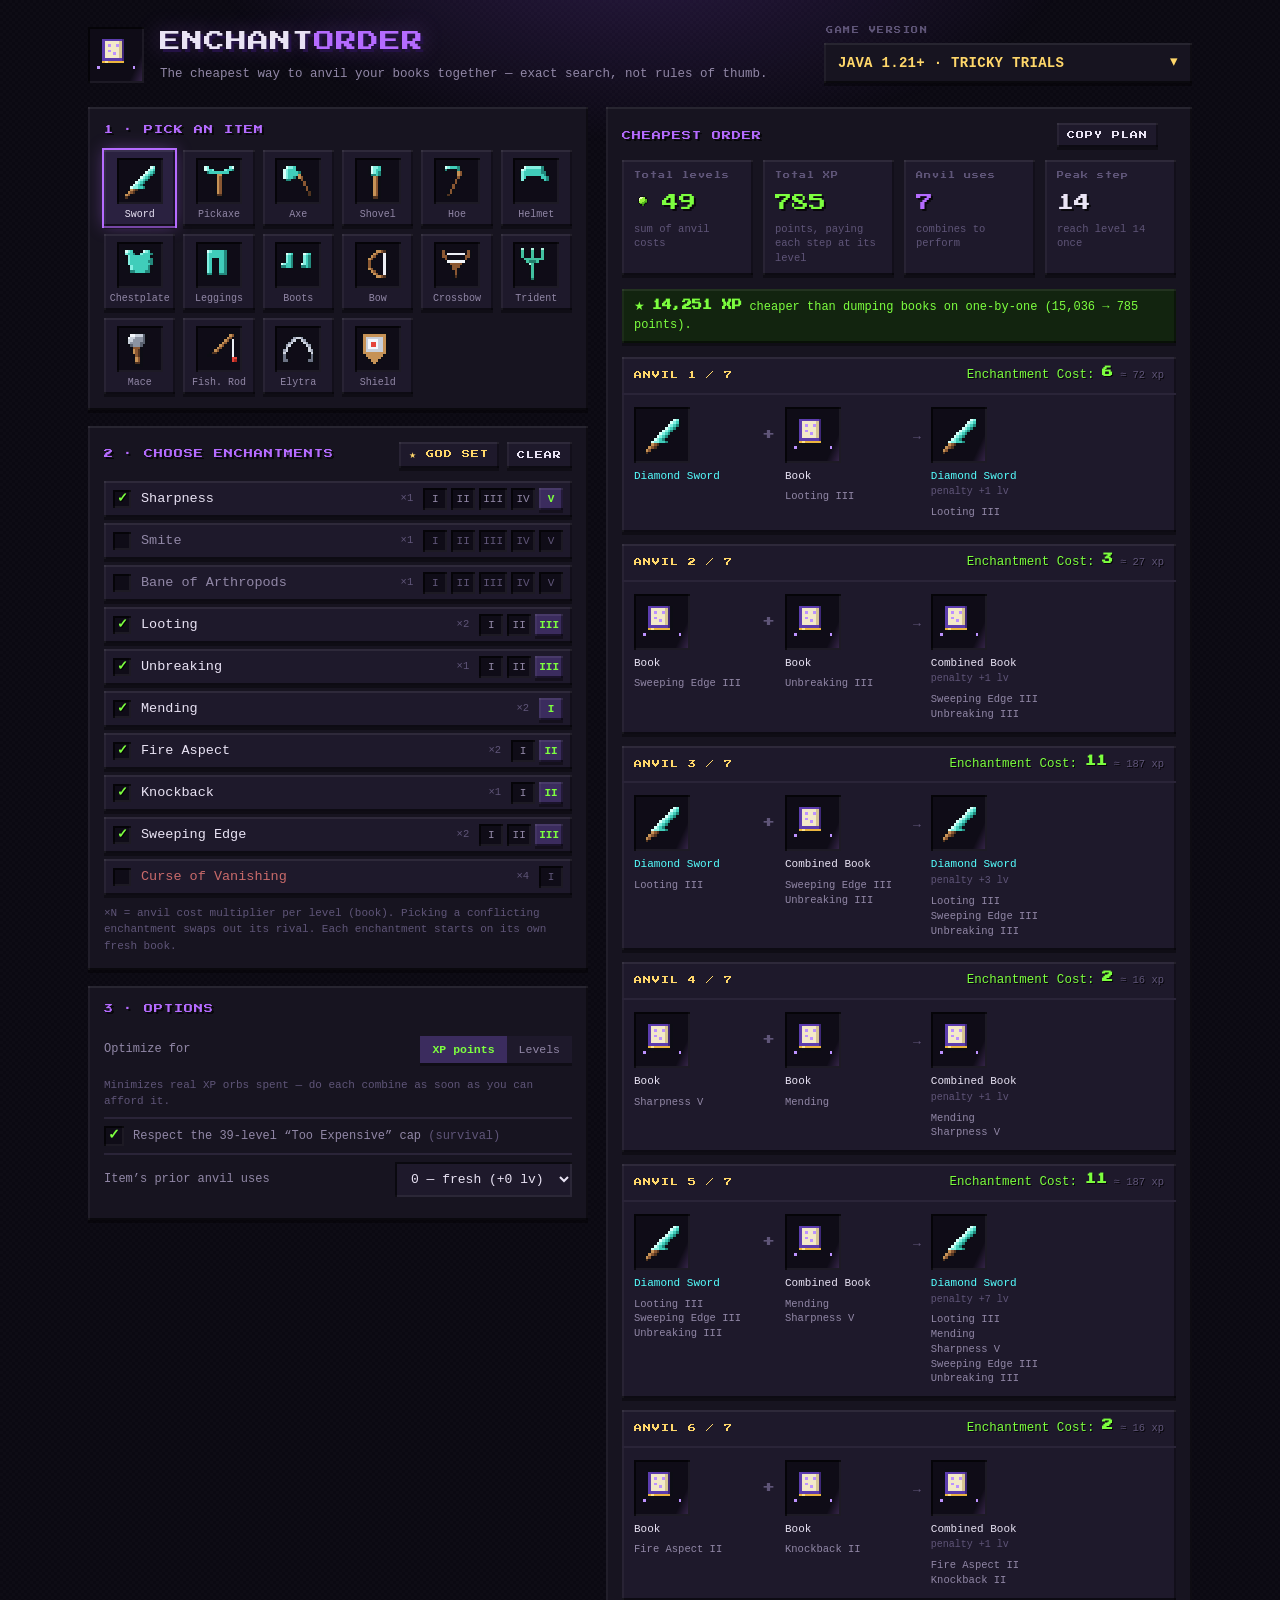
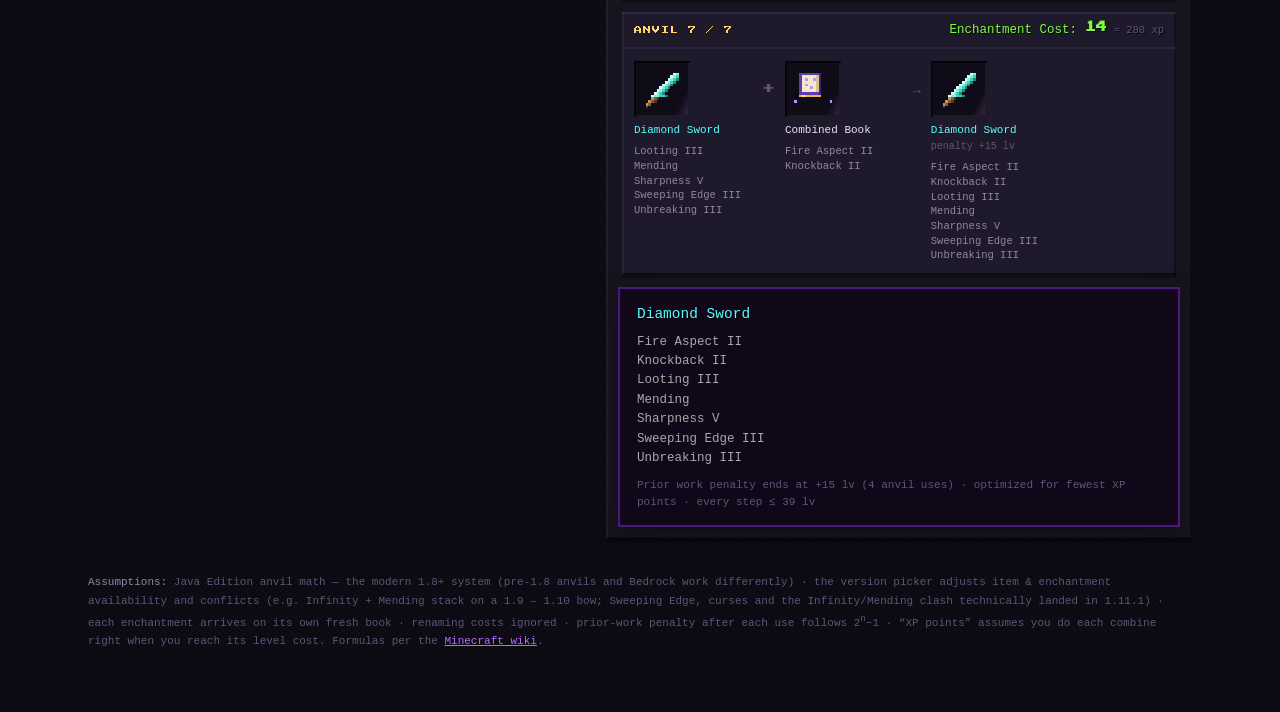
==== index.html @ 8fbfc524 "Redraw item sprites and enlarge version dropdown - Rework all 16 item icons plus the book, orb and a" ====
<!DOCTYPE html>
<html lang="en">
<head>
<meta charset="utf-8">
<meta name="viewport" content="width=device-width, initial-scale=1">
<meta name="description" content="Minecraft anvil calculator — find the cheapest order to combine enchanted books onto your gear (Java 1.8 – 1.21+ mechanics).">
<title>Enchant Order — Minecraft Anvil Calculator</title>
<style>
@font-face{font-family:'Press Start 2P';font-style:normal;font-weight:400;src:url([data-uri]) format('woff2');}
:root{
  color-scheme: dark;
  --void:#0b0912;
  --panel:#171420;
  --panel2:#1e192b;
  --slot:#0f0c17;
  --ink:#e9e3f4;
  --dim:#9187a6;
  --faint:#5f5578;
  --line:#2a2438;
  --glint:#b56bff;
  --glint-deep:#7d4ce0;
  --aqua:#55ffff;
  --xp:#7dff3f;
  --gold:#ffd76a;
  --red:#ff6a6a;
  --px:'Press Start 2P','Courier New',monospace;
  --mono:'Cascadia Mono','Consolas',ui-monospace,Menlo,monospace;
}
*{box-sizing:border-box;margin:0;padding:0}
html{background:var(--void)}
body{
  font-family:var(--mono); font-size:13.5px; line-height:1.5; color:var(--ink);
  background:
    conic-gradient(rgba(255,255,255,.012) 25%, transparent 0 50%, rgba(255,255,255,.012) 0 75%, transparent 0) 0 0/6px 6px,
    var(--void);
  min-height:100vh; overflow-x:hidden;
}
body::before{
  content:""; position:fixed; inset:0; pointer-events:none; z-index:0;
  background:radial-gradient(640px 320px at 50% -80px, rgba(139,79,222,.26), transparent 70%);
}
#runes{position:fixed; inset:0; overflow:hidden; pointer-events:none; z-index:0}
#runes span{
  position:absolute; bottom:-6vh; font-family:var(--mono); color:var(--glint);
  animation:runefloat linear infinite; opacity:0; will-change:transform,opacity;
  text-shadow:0 0 8px rgba(181,107,255,.8);
}
@keyframes runefloat{
  0%{transform:translateY(0) rotate(0deg); opacity:0}
  12%{opacity:var(--o,.13)}
  85%{opacity:var(--o,.13)}
  100%{transform:translateY(-108vh) rotate(var(--r,25deg)); opacity:0}
}
@media (prefers-reduced-motion: reduce){
  #runes{display:none}
  *,*::before,*::after{animation:none !important; transition:none !important}
}
.wrap{position:relative; z-index:1; max-width:1140px; margin:0 auto; padding:26px 18px 60px}

/* ---------- header ---------- */
header{display:flex; align-items:center; gap:16px; margin-bottom:24px; flex-wrap:wrap}
header .hslot{flex:none}
.h-title{font-family:var(--px); font-size:21px; color:var(--ink); letter-spacing:1px;
  text-shadow:3px 3px 0 #241245, 0 0 22px rgba(181,107,255,.35)}
.h-title .accent{color:var(--glint)}
.h-sub{color:var(--dim); font-size:12.5px; margin-top:7px}
.verwrap{margin-left:auto; align-self:flex-start; display:flex; flex-direction:column; gap:6px}
.verwrap .eyebrow{font-family:var(--px); font-size:7px; letter-spacing:1.5px; color:var(--faint);
  padding-left:2px}
.verpick{position:relative}
select.h-chip{font-family:var(--mono); font-size:14px; font-weight:bold; color:var(--gold);
  border:0; cursor:pointer; width:100%;
  padding:12px 40px 12px 14px; background:var(--panel); box-shadow:var(--bev-out);
  -webkit-appearance:none; appearance:none; letter-spacing:.3px}
select.h-chip:hover{color:#ffe9a0}
select.h-chip:focus-visible{outline:2px dashed var(--glint); outline-offset:2px}
select.h-chip option{background:#141019; color:var(--ink); font-weight:normal; padding:8px}
.verpick::after{content:"▾"; position:absolute; right:14px; top:50%; transform:translateY(-50%);
  color:var(--gold); pointer-events:none; font-size:15px}

/* ---------- pixel bevels ---------- */
:root{
  --bev-out: inset 0 2px 0 rgba(255,255,255,.07), inset 2px 0 0 rgba(255,255,255,.045),
             inset 0 -2px 0 rgba(0,0,0,.55), inset -2px 0 0 rgba(0,0,0,.4), 0 3px 0 rgba(0,0,0,.35);
  --bev-in:  inset 2px 2px 0 rgba(0,0,0,.65), inset -2px -2px 0 rgba(255,255,255,.06);
}
.panel{background:var(--panel); box-shadow:var(--bev-out); padding:16px; position:relative}
.panel + .panel{margin-top:16px}
.p-head{display:flex; align-items:baseline; gap:10px; margin-bottom:13px; flex-wrap:wrap}
.p-title{font-family:var(--px); font-size:9px; letter-spacing:1px; color:var(--glint);
  text-shadow:2px 2px 0 rgba(0,0,0,.7); text-transform:uppercase}
.p-note{color:var(--faint); font-size:11px}

/* ---------- layout ---------- */
main{display:grid; grid-template-columns:minmax(430px,500px) 1fr; gap:18px; align-items:start}
#right{position:sticky; top:16px}
@media (max-width:1020px){
  main{grid-template-columns:1fr}
  #right{position:static}
  .verwrap{margin-left:0}
}

/* ---------- slots & sprites ---------- */
.slot{
  width:56px; height:56px; background:var(--slot); box-shadow:var(--bev-in);
  display:flex; align-items:center; justify-content:center; position:relative; flex:none;
}
.slot .spr{image-rendering:pixelated}
.slot.glint::after{
  content:""; position:absolute; inset:2px; pointer-events:none; mix-blend-mode:screen;
  background:linear-gradient(115deg, transparent 32%, rgba(190,120,255,.42) 45%, rgba(120,200,255,.30) 55%, transparent 68%);
  background-size:260% 260%; animation:glintsweep 3.2s linear infinite;
}
@keyframes glintsweep{0%{background-position:120% 0}100%{background-position:-140% 0}}
@media (prefers-reduced-motion: reduce){.slot.glint::after{background:rgba(181,107,255,.12); animation:none}}

/* ---------- item grid ---------- */
#itemGrid{display:grid; grid-template-columns:repeat(auto-fill,minmax(66px,1fr)); gap:8px}
.itembtn{
  background:var(--panel2); border:0; box-shadow:var(--bev-out); cursor:pointer;
  padding:8px 4px 6px; display:flex; flex-direction:column; align-items:center; gap:5px;
  color:var(--dim); font-family:var(--mono); font-size:10px;
}
.itembtn .box{width:46px; height:46px; display:flex; align-items:center; justify-content:center;
  background:var(--slot); box-shadow:var(--bev-in)}
.itembtn:hover{color:var(--ink)}
.itembtn:active{transform:translateY(1px)}
.itembtn.on{color:var(--ink); background:#2a2140;
  box-shadow:var(--bev-out), 0 0 0 2px var(--glint), 0 0 16px rgba(181,107,255,.4)}
.itembtn:focus-visible{outline:2px dashed var(--glint); outline-offset:2px}

/* ---------- enchant list ---------- */
.tools{display:flex; gap:8px; margin-left:auto}
.pxbtn{
  font-family:var(--px); font-size:8px; color:var(--ink); background:var(--panel2);
  border:0; box-shadow:var(--bev-out); padding:8px 10px; cursor:pointer; letter-spacing:1px;
}
.pxbtn:hover{background:#2a2140}
.pxbtn:active{box-shadow:var(--bev-in); transform:translateY(1px)}
.pxbtn:focus-visible{outline:2px dashed var(--glint); outline-offset:2px}
.pxbtn.gold{color:var(--gold)}
#enchList{display:flex; flex-direction:column; gap:6px}
.ench{
  display:flex; align-items:center; gap:10px; padding:7px 9px; background:var(--panel2);
  box-shadow:var(--bev-out); cursor:pointer; user-select:none;
}
.ench:hover{background:#251d38}
.ench .tick{
  width:18px; height:18px; flex:none; background:var(--slot); box-shadow:var(--bev-in);
  display:flex; align-items:center; justify-content:center;
  color:var(--xp); font-weight:bold; font-size:13px;
}
.ench .tick::after{content:""}
.ench.on .tick::after{content:"✓"; text-shadow:1px 1px 0 rgba(0,0,0,.8)}
.ench .nm{color:var(--dim); flex:1 1 auto; min-width:0}
.ench.on .nm{color:var(--ink)}
.ench.curse .nm{color:#c96a6a}
.ench.on.curse .nm{color:var(--red)}
.ench .mult{color:var(--faint); font-size:10.5px; flex:none}
.lvls{display:flex; gap:4px; flex:none}
.lvl{
  min-width:24px; height:22px; border:0; background:var(--slot); box-shadow:var(--bev-in);
  color:var(--faint); font-family:var(--mono); font-size:11px; cursor:pointer; padding:0 4px;
}
.ench.on .lvl{color:var(--dim)}
.ench.on .lvl.sel{background:#3b2c5e; color:var(--xp); box-shadow:var(--bev-out); font-weight:bold}
.lvl:focus-visible{outline:2px dashed var(--glint); outline-offset:1px}
.ench.flash{animation:flashout .55s ease}
@keyframes flashout{0%{background:#4b2a2a}100%{background:var(--panel2)}}

/* ---------- options ---------- */
.optrow{display:flex; align-items:center; gap:12px; flex-wrap:wrap; padding:7px 0}
.optrow + .optrow{border-top:2px solid var(--line)}
.optlabel{color:var(--dim); font-size:12px; flex:1 1 160px}
.seg{display:flex; gap:0; box-shadow:var(--bev-out)}
.seg button{
  border:0; background:var(--panel2); color:var(--dim); font-family:var(--mono); font-size:11.5px;
  padding:7px 12px; cursor:pointer;
}
.seg button.on{background:#3b2c5e; color:var(--xp); font-weight:bold}
.seg button:focus-visible{outline:2px dashed var(--glint); outline-offset:-2px}
.checkbox{display:flex; align-items:center; gap:9px; cursor:pointer}
.checkbox .box{width:20px; height:20px; background:var(--slot); box-shadow:var(--bev-in);
  display:flex; align-items:center; justify-content:center; color:var(--xp); font-weight:bold}
select{
  background:var(--panel2); color:var(--ink); border:0; box-shadow:var(--bev-in);
  font-family:var(--mono); font-size:13px; padding:9px 12px; cursor:pointer;
}
select option{background:#141019; color:var(--ink)}
.opthint{width:100%; color:var(--faint); font-size:11px; margin-top:2px}

/* ---------- results ---------- */
#results .empty{
  display:flex; flex-direction:column; align-items:center; gap:16px; padding:44px 20px; text-align:center;
  color:var(--dim);
}
.tiles{display:grid; grid-template-columns:repeat(auto-fit,minmax(118px,1fr)); gap:10px; margin-bottom:14px}
.tile{background:var(--panel2); box-shadow:var(--bev-out); padding:11px 12px 10px}
.tile .t-label{font-family:var(--px); font-size:7px; letter-spacing:1px; color:var(--faint); margin-bottom:8px}
.tile .t-num{font-family:var(--px); font-size:17px; color:var(--ink); text-shadow:2px 2px 0 rgba(0,0,0,.7);
  display:flex; align-items:center; gap:8px; font-variant-numeric:tabular-nums}
.tile .t-num.green{color:var(--xp)}
.tile .t-num.purple{color:var(--glint)}
.tile .t-sub{color:var(--faint); font-size:10.5px; margin-top:7px; line-height:1.35}
.savings{
  margin:0 0 14px; padding:9px 12px; background:#12240f; box-shadow:var(--bev-out);
  color:var(--xp); font-size:12px;
}
.savings b{font-family:var(--px); font-size:10px}
.warncard{
  margin:0 0 14px; padding:12px 14px; background:#2c1113; box-shadow:var(--bev-out), 0 0 0 2px #7a2a2a;
  color:#ffb3b3; font-size:12.5px; line-height:1.55;
}
.warncard .wt{font-family:var(--px); font-size:9px; color:var(--red); margin-bottom:8px}

.step{background:var(--panel2); box-shadow:var(--bev-out); margin-bottom:12px}
.step-head{display:flex; align-items:center; gap:10px; padding:8px 12px; border-bottom:2px solid var(--line)}
.step-no{font-family:var(--px); font-size:8px; color:var(--gold); letter-spacing:1px}
.step-cost{margin-left:auto; color:var(--xp); font-size:12.5px; text-shadow:1px 1px 0 rgba(0,0,0,.8)}
.step-cost b{font-family:var(--px); font-size:11px}
.step-cost .xpeq{color:var(--faint); font-size:10.5px; margin-left:7px}
.combo{display:flex; align-items:flex-start; gap:10px; padding:12px; flex-wrap:wrap}
.cell{display:flex; flex-direction:column; gap:6px; width:118px}
.cell .nm{font-size:11px; color:var(--ink); line-height:1.35; overflow-wrap:break-word}
.cell .nm .t{color:var(--aqua)}
.cell .enchline{display:block; color:var(--dim); font-size:10.5px; line-height:1.4}
.cell .enchline.curse{color:var(--red)}
.cell .more{color:var(--faint); font-size:10px}
.op{font-family:var(--px); font-size:13px; color:var(--faint); padding-top:18px; flex:none}
.pwp{display:inline-block; margin-top:2px; font-size:10px; color:var(--faint)}

.tt{
  margin-top:16px; background:rgba(16,8,24,.96); padding:13px 15px;
  box-shadow:0 0 0 2px #17061f, 0 0 0 4px #4a1a78, 0 6px 24px rgba(0,0,0,.55);
}
.tt .tt-name{color:var(--aqua); font-size:14.5px; margin-bottom:7px; text-shadow:1px 1px 0 rgba(0,0,0,.8)}
.tt .tt-e{color:#a8a8a8; font-size:12.5px; line-height:1.55}
.tt .tt-e.curse{color:var(--red)}
.tt .tt-meta{color:var(--faint); font-size:11px; margin-top:9px; line-height:1.5}
.res-head{display:flex; align-items:center; gap:10px; margin-bottom:13px}
.res-head .p-title{font-size:9px}
#copyBtn{margin-left:auto}
.copied{color:var(--xp); font-size:11px; margin-left:8px}

footer{margin-top:34px; color:var(--faint); font-size:11px; line-height:1.7}
footer b{color:var(--dim); font-weight:normal}
a{color:var(--glint)}
</style>
</head>
<body>
<div id="runes" aria-hidden="true"></div>
<div class="wrap">

<header>
  <div class="slot glint hslot" id="headSlot"></div>
  <div>
    <div class="h-title">ENCHANT<span class="accent">ORDER</span></div>
    <div class="h-sub">The cheapest way to anvil your books together — exact search, not rules of thumb.</div>
  </div>
  <span class="verwrap">
    <span class="eyebrow">GAME VERSION</span>
    <span class="verpick"><select id="verSel" class="h-chip" aria-label="Minecraft version"
      title="Adjusts which items, enchantments and conflicts exist. Anvil math itself is identical from 1.8 onward."></select></span>
  </span>
</header>

<main>
  <section id="left">
    <div class="panel">
      <div class="p-head">
        <span class="p-title">1 · Pick an item</span>
      </div>
      <div id="itemGrid"></div>
    </div>

    <div class="panel">
      <div class="p-head">
        <span class="p-title">2 · Choose enchantments</span>
        <div class="tools">
          <button class="pxbtn gold" id="presetBtn" title="Select the classic max loadout for this item">★ GOD SET</button>
          <button class="pxbtn" id="clearBtn">CLEAR</button>
        </div>
      </div>
      <div id="enchList"></div>
      <div class="p-note" style="margin-top:10px">×N = anvil cost multiplier per level (book). Picking a conflicting enchantment swaps out its rival. Each enchantment starts on its own fresh book.</div>
    </div>

    <div class="panel">
      <div class="p-head"><span class="p-title">3 · Options</span></div>
      <div class="optrow">
        <span class="optlabel">Optimize for</span>
        <div class="seg" role="group" aria-label="Optimization metric">
          <button id="metXp">XP points</button><button id="metLv">Levels</button>
        </div>
        <div class="opthint" id="metHint"></div>
      </div>
      <div class="optrow">
        <label class="checkbox" id="capBox">
          <span class="box" id="capTick">✓</span>
          <span class="optlabel" style="flex:none">Respect the 39-level “Too Expensive” cap <span style="color:var(--faint)">(survival)</span></span>
        </label>
      </div>
      <div class="optrow">
        <span class="optlabel">Item’s prior anvil uses</span>
        <select id="priorSel" aria-label="Prior anvil uses on the item">
          <option value="0">0 — fresh (+0 lv)</option>
          <option value="1">1 (+1 lv)</option>
          <option value="2">2 (+3 lv)</option>
          <option value="3">3 (+7 lv)</option>
          <option value="4">4 (+15 lv)</option>
          <option value="5">5 (+31 lv)</option>
          <option value="6">6 (+63 lv)</option>
        </select>
      </div>
    </div>
  </section>

  <section id="right">
    <div class="panel" id="results"></div>
  </section>
</main>

<footer>
  <b>Assumptions:</b> Java Edition anvil math — the modern 1.8+ system (pre-1.8 anvils and Bedrock work differently) · the version picker adjusts item &amp; enchantment availability and conflicts (e.g. Infinity + Mending stack on a 1.9 – 1.10 bow; Sweeping Edge, curses and the Infinity/Mending clash technically landed in 1.11.1) · each enchantment arrives on its own fresh book · renaming costs ignored ·
  prior-work penalty after each use follows 2<sup>n</sup>−1 · “XP points” assumes you do each combine right when you reach its level cost.
  Formulas per the <a href="https://minecraft.wiki/w/Anvil_mechanics" target="_blank" rel="noopener">Minecraft wiki</a>.
</footer>

</div>
<script>
"use strict";
/* ============================== DATA ============================== */
const ROMAN = ["","I","II","III","IV","V","VI"];
const E = {
  protection:            {n:"Protection",            max:4, m:1},
  fire_protection:       {n:"Fire Protection",       max:4, m:1},
  blast_protection:      {n:"Blast Protection",      max:4, m:2},
  projectile_protection: {n:"Projectile Protection", max:4, m:1},
  feather_falling:       {n:"Feather Falling",       max:4, m:1},
  respiration:           {n:"Respiration",           max:3, m:2},
  aqua_affinity:         {n:"Aqua Affinity",         max:1, m:2},
  thorns:                {n:"Thorns",                max:3, m:4},
  depth_strider:         {n:"Depth Strider",         max:3, m:2},
  frost_walker:          {n:"Frost Walker",          max:2, m:2},
  soul_speed:            {n:"Soul Speed",            max:3, m:4},
  swift_sneak:           {n:"Swift Sneak",           max:3, m:4},
  sharpness:             {n:"Sharpness",             max:5, m:1},
  smite:                 {n:"Smite",                 max:5, m:1},
  bane_of_arthropods:    {n:"Bane of Arthropods",    max:5, m:1},
  knockback:             {n:"Knockback",             max:2, m:1},
  fire_aspect:           {n:"Fire Aspect",           max:2, m:2},
  looting:               {n:"Looting",               max:3, m:2},
  sweeping_edge:         {n:"Sweeping Edge",         max:3, m:2},
  efficiency:            {n:"Efficiency",            max:5, m:1},
  silk_touch:            {n:"Silk Touch",            max:1, m:4},
  unbreaking:            {n:"Unbreaking",            max:3, m:1},
  fortune:               {n:"Fortune",               max:3, m:2},
  power:                 {n:"Power",                 max:5, m:1},
  punch:                 {n:"Punch",                 max:2, m:2},
  flame:                 {n:"Flame",                 max:1, m:2},
  infinity:              {n:"Infinity",              max:1, m:4},
  luck_of_the_sea:       {n:"Luck of the Sea",       max:3, m:2},
  lure:                  {n:"Lure",                  max:3, m:2},
  loyalty:               {n:"Loyalty",               max:3, m:1},
  impaling:              {n:"Impaling",              max:5, m:2},
  riptide:               {n:"Riptide",               max:3, m:2},
  channeling:            {n:"Channeling",            max:1, m:4},
  multishot:             {n:"Multishot",             max:1, m:2},
  piercing:              {n:"Piercing",              max:4, m:1},
  quick_charge:          {n:"Quick Charge",          max:3, m:1},
  density:               {n:"Density",               max:5, m:1},
  breach:                {n:"Breach",                max:4, m:2},
  wind_burst:            {n:"Wind Burst",            max:3, m:2},
  mending:               {n:"Mending",               max:1, m:2},
  curse_of_binding:      {n:"Curse of Binding",      max:1, m:4, curse:true},
  curse_of_vanishing:    {n:"Curse of Vanishing",    max:1, m:4, curse:true},
};
/* ---- version gating ---- */
const VERSIONS = [
  {id:21, label:"JAVA 1.21+ · TRICKY TRIALS"},
  {id:19, label:"JAVA 1.19 - 1.20 · WILD UPDATE"},
  {id:16, label:"JAVA 1.16 - 1.18 · NETHER UPDATE"},
  {id:14, label:"JAVA 1.14 - 1.15 · VILLAGE &amp; PILLAGE"},
  {id:13, label:"JAVA 1.13 · UPDATE AQUATIC"},
  {id:11, label:"JAVA 1.11 - 1.12 · EXPLORATION"},
  {id:9,  label:"JAVA 1.9 - 1.10 · COMBAT UPDATE"},
  {id:8,  label:"JAVA 1.8 · BOUNTIFUL UPDATE"},
];
/* first version tier each enchantment exists in (default 8 = 1.8 or earlier) */
const ENCH_SINCE = {
  mending:9, frost_walker:9,
  curse_of_binding:11, curse_of_vanishing:11, sweeping_edge:11,   /* 1.11.1 */
  impaling:13, riptide:13, loyalty:13, channeling:13,
  multishot:14, piercing:14, quick_charge:14,
  soul_speed:16, swift_sneak:19,
  density:21, breach:21, wind_burst:21,
};
const ITEM_SINCE = { shield:9, elytra:9, trident:13, crossbow:14, mace:21 };
/* per-item exceptions: hoes only became enchantable mining tools in 1.16.2 */
const ITEM_ENCH_SINCE = { hoe: { efficiency:16, fortune:16, silk_touch:16 } };

function enchAvail(itemId, k, v){
  if ((ENCH_SINCE[k] || 8) > v) return false;
  const ex = ITEM_ENCH_SINCE[itemId];
  return !(ex && (ex[k] || 8) > v);
}
function availItems(v){ return ITEMS.filter(i => (ITEM_SINCE[i.id] || 8) <= v); }
function availEnch(item, v){ return item.ench.filter(k => enchAvail(item.id, k, v)); }

/* mutually exclusive sets (pairwise within each list) — version aware:
   Infinity/Mending only conflict from 1.11.1 onward. (The four Protections
   were stackable only during 1.14 - 1.14.2 — too narrow to model as a tier,
   so they stay exclusive everywhere.) */
let CONFLICTS = {};
function conflictsFor(v){
  const sets = [
    ["protection","fire_protection","blast_protection","projectile_protection"],
    ["sharpness","smite","bane_of_arthropods","density","breach"],
    ["silk_touch","fortune"],
    ["depth_strider","frost_walker"],
    ["riptide","loyalty"],
    ["riptide","channeling"],
    ["multishot","piercing"],
  ];
  if (v >= 11) sets.push(["infinity","mending"]);
  const map = {};
  for (const set of sets) for (const a of set){
    map[a] = map[a] || new Set();
    for (const b of set) if (b !== a) map[a].add(b);
  }
  return map;
}
/* enchant order = god-set priority (curses always skipped by preset) */
const ITEMS = [
  {id:"sword",       n:"Sword",       tip:"Diamond Sword",       ench:["sharpness","smite","bane_of_arthropods","looting","unbreaking","mending","fire_aspect","knockback","sweeping_edge","curse_of_vanishing"]},
  {id:"pickaxe",     n:"Pickaxe",     tip:"Diamond Pickaxe",     ench:["efficiency","fortune","silk_touch","unbreaking","mending","curse_of_vanishing"]},
  {id:"axe",         n:"Axe",         tip:"Diamond Axe",         ench:["efficiency","sharpness","smite","bane_of_arthropods","fortune","silk_touch","unbreaking","mending","curse_of_vanishing"]},
  {id:"shovel",      n:"Shovel",      tip:"Diamond Shovel",      ench:["efficiency","silk_touch","fortune","unbreaking","mending","curse_of_vanishing"]},
  {id:"hoe",         n:"Hoe",         tip:"Diamond Hoe",         ench:["efficiency","fortune","silk_touch","unbreaking","mending","curse_of_vanishing"]},
  {id:"helmet",      n:"Helmet",      tip:"Diamond Helmet",      ench:["protection","fire_protection","blast_protection","projectile_protection","respiration","aqua_affinity","thorns","unbreaking","mending","curse_of_binding","curse_of_vanishing"]},
  {id:"chestplate",  n:"Chestplate",  tip:"Diamond Chestplate",  ench:["protection","fire_protection","blast_protection","projectile_protection","thorns","unbreaking","mending","curse_of_binding","curse_of_vanishing"]},
  {id:"leggings",    n:"Leggings",    tip:"Diamond Leggings",    ench:["protection","fire_protection","blast_protection","projectile_protection","swift_sneak","thorns","unbreaking","mending","curse_of_binding","curse_of_vanishing"]},
  {id:"boots",       n:"Boots",       tip:"Diamond Boots",       ench:["protection","fire_protection","blast_protection","projectile_protection","feather_falling","depth_strider","frost_walker","soul_speed","thorns","unbreaking","mending","curse_of_binding","curse_of_vanishing"]},
  {id:"bow",         n:"Bow",         tip:"Bow",                 ench:["power","punch","flame","unbreaking","mending","infinity","curse_of_vanishing"]},
  {id:"crossbow",    n:"Crossbow",    tip:"Crossbow",            ench:["quick_charge","piercing","multishot","unbreaking","mending","curse_of_vanishing"]},
  {id:"trident",     n:"Trident",     tip:"Trident",             ench:["impaling","loyalty","channeling","riptide","unbreaking","mending","curse_of_vanishing"]},
  {id:"mace",        n:"Mace",        tip:"Mace",                ench:["density","breach","smite","bane_of_arthropods","wind_burst","fire_aspect","unbreaking","mending","curse_of_vanishing"]},
  {id:"fishing_rod", n:"Fish. Rod",   tip:"Fishing Rod",         ench:["luck_of_the_sea","lure","unbreaking","mending","curse_of_vanishing"]},
  {id:"elytra",      n:"Elytra",      tip:"Elytra",              ench:["unbreaking","mending","curse_of_binding","curse_of_vanishing"]},
  {id:"shield",      n:"Shield",      tip:"Shield",              ench:["unbreaking","mending","curse_of_vanishing"]},
];

/* ============================== SPRITES ============================== */
const PAL = {
  X:"#0d0d15",                                        // outline
  D:"#d8fff9", C:"#84efe1", c:"#40cdba", e:"#23887c", // diamond hi/lt/mid/shadow
  W:"#c69256", w:"#8a5732", v:"#503320",              // wood handle
  I:"#f3f6fb", i:"#c8cfda", j:"#8b93a2", J:"#5a6270", // iron / steel
  O:"#ffe488", o:"#ecb63f", y:"#a9761d",              // gold
  s:"#edeff5", S:"#aab0c0",                           // string / bowstring
  G:"#eaffb4", g:"#95f13a", h:"#57ba1e", H:"#318014", // xp orb greens
  T:"#aef3de", t:"#42c2a1", u:"#227e6b",              // trident teal
  P:"#5c3cae", p:"#402879", q:"#bd92ff", n:"#f3e9c9", N:"#d6c592", // book
  m:"#d0d5e1", M:"#99a0b2", k:"#6b7284",              // elytra membrane
  r:"#e5443a", R:"#a8281f",                           // red accents
};
const SPRITES = {
sword:[
"................",
"............XX..",
"...........XDCX.",
"..........XDCcX.",
".........XDCceX.",
"........XDCceX..",
".......XDCceX...",
"......XDCceX....",
".....XDCceX.....",
"....XDCceX......",
"...XDCCcceX.....",
"...XWwvX........",
"..XWwvX.........",
".XWwX...........",
".XvX............",
"................"],
pickaxe:[
"................",
"..XX........XX..",
".XDCXX....XXCDX.",
".XDCcCXXXXCcceX.",
"..XeccccccccXX..",
"...XXXXWWXXXX...",
"......XWwX......",
"......XWwX......",
"......XWwX......",
"......XWwX......",
"......XWwX......",
"......XWwX......",
"......XWwX......",
"......XvvX......",
"......XXXX......",
"................"],
axe:[
"................",
"...XXXX.........",
"..XDCCcX........",
".XDCcccXX.......",
".XDCcccceX......",
".XDCccccWX......",
".XDCcceXWwX.....",
"..XeeX..XwX.....",
"...XX....XwX....",
".........XwX....",
"..........XwX...",
"..........XwX...",
"...........XvX..",
"...........XvX..",
"............XX..",
"................"],
shovel:[
"................",
".....XXXX.......",
"....XDCCcX......",
"....XDCccX......",
"....XDCceX......",
"....XeeceX......",
".....XWwX.......",
".....XWwX.......",
".....XWwX.......",
".....XWwX.......",
".....XWwX.......",
".....XWwX.......",
".....XWwX.......",
".....XWwX.......",
".....XvvX.......",
".....XXXX......."],
hoe:[
"................",
"...XXXXXX.......",
"..XDCccceX......",
"..XeXXXXeX......",
"..XX...XWwX.....",
".......XWwX.....",
".......XwX......",
"......XwX.......",
"......XwX.......",
".....XwX........",
".....XwX........",
"....XwX.........",
"....XwX.........",
"...XvX..........",
"...XX...........",
"................"],
bow:[
"................",
".......XXXX.....",
"......XWWwvX....",
".....XWwX.sX....",
"....XWwX..sX....",
"...XWwX...sX....",
"...XwX....sX....",
"...XwX....sX....",
"...XwX....sX....",
"...XWwX...sX....",
"....XWwX..sX....",
".....XWwX.sX....",
"......XWWwvX....",
".......XXXX.....",
"................",
"................"],
crossbow:[
"................",
"..X.........X...",
".XwX.......XwX..",
".XwXsssssssXwX..",
".XwwX.....XwwX..",
"..XwXXXXXXXwX...",
"...XIIIIIIIX....",
"....XwwwwwX.....",
".....XwwwX......",
".....XwwX.......",
"......XwX.......",
"......XwX.......",
"......XvX.......",
"......XXX.......",
"................",
"................"],
trident:[
"................",
".XTX.XTX.XTX....",
".XtX.XtX.XtX....",
".XtX.XtX.XtX....",
".XtXXXtXXXtX....",
"..XttttttttX....",
"...XtuuutX......",
"....XTtX........",
".....XtX........",
".....XtX........",
".....XtX........",
".....XtX........",
".....XtX........",
".....XuX........",
".....XXX........",
"................"],
mace:[
"................",
"....XXXXXX......",
"...XIIiiiJX.....",
"..XIiijjjJX.....",
"..XiijjjjJX.....",
"..XijjjjJJX.....",
"...XJjjjJX......",
"....XwwwX.......",
"....XWwvX.......",
"....XWwvX.......",
".....XwvX.......",
".....XWwX.......",
".....XWwX.......",
".....XvvX.......",
".....XXXX.......",
"................"],
helmet:[
"................",
"...XXXXXXXX.....",
"..XDCCCCCCeX....",
".XDCcccccceX....",
".XCccccccceeX...",
".XCcccccccceX...",
".XCcXXXXXXcceX..",
".XCX......XceX..",
".XXX......XXX...",
"................",
"................",
"................",
"................",
"................",
"................",
"................"],
chestplate:[
"................",
".XXXX....XXXX...",
".XDCcX..XDCcX...",
".XCcceXXCccceX..",
"..XCccccccccX...",
"..XCcccccccceX..",
"..XCccccccceeX..",
"..XCcccccccceX..",
"...XCcccccceX...",
"...XCcccccceX...",
"...XeecccceeX...",
"....XXXXXXXX....",
"................",
"................",
"................",
"................"],
leggings:[
"................",
"...XXXXXXXX.....",
"..XDCccccceX....",
"..XCcccccceX....",
"..XCcccccceX....",
"..XCcXXXcceX....",
"..XCcX.XcceX....",
"..XCcX.XcceX....",
"..XCcX.XcceX....",
"..XCcX.XcceX....",
"..XCcX.XcceX....",
"..XeeX.XeeeX....",
"..XXX...XXX.....",
"................",
"................",
"................"],
boots:[
"................",
"................",
"...XXX....XXX...",
"..XDCcX..XDCcX..",
"..XCceX..XCceX..",
"..XCceX..XCceX..",
"XXXCceX.XXCceX..",
"XDCcceX.XDCceX..",
"XeecceX.XeeceX..",
"XXXXXXX.XXXXXX..",
"................",
"................",
"................",
"................",
"................",
"................"],
elytra:[
"................",
"................",
"......XXXX......",
".....XMmmMX.....",
"....XMmXXmMX....",
"...XMmX..XmMX...",
"..XMmX....XmMX..",
"..XmX......XmX..",
".XMmX......XmMX.",
".XmX........XmX.",
".XkX........XkX.",
".XkX........XkX.",
".XkkX......XkkX.",
"..XX........XX..",
"................",
"................"],
fishing_rod:[
"................",
"............XXX.",
"...........XWwX.",
"..........XWwX..",
".........XWwXs..",
"........XWwX.s..",
".......XWwX..s..",
"......XWwX...s..",
".....XWwX....s..",
"....XvvX.....s..",
"...XX........s..",
".............rr.",
".............rR.",
"................",
"................",
"................"],
shield:[
"................",
".XXXXXXXXXXX....",
".XWWWWWWWWWX....",
".XWiiiiiiiWX....",
".XWiIIIIiiWX....",
".XWiIrrIiiWX....",
".XWiIrrIiiWX....",
".XWiIIIIiiWX....",
".XWiiiiiiiWX....",
".XWWWWWWWWWX....",
"..XWWWWWWWX.....",
"...XWWWWWX......",
"....XWWWX.......",
".....XWX........",
"......X.........",
"................"],
book:[
"................",
"...XXXXXXXX.....",
"..XPPPPPPPpX....",
"..XPnnnnnNpX....",
"..XPnqnnqNpX....",
"..XPnnnnnNpX....",
"..XPnqnnnNpX....",
"..XPnnnqnNpX....",
"..XPnnnnnNpX....",
"..XPPPPPPPpX....",
"..XoOooooooX....",
"...XXXXXXXX.....",
".q............q.",
"................",
"................",
"................"],
anvil:[
"................",
"...XXXXXXXXXX...",
"..XIIIIIIIIIIX..",
"..XiiiiiiiiiiX..",
"...XJJJJJJJJX...",
".....XJJJJX.....",
".....XjjjjX.....",
"....XjjjjjjX....",
"...XiiiiiiiiX...",
"..XIIIIIIIIIIX..",
"..XJJJJJJJJJJX..",
"...XXXXXXXXXX...",
"................",
"................",
"................",
"................"],
orb:[
"................",
"................",
".....XXXX.......",
"....XGGggX......",
"...XGGgggX......",
"...XGgggghX.....",
"...XgggghhX.....",
"...XgghhhHX.....",
"....XhhhHX......",
".....XHHX.......",
"................",
"................",
"................",
"................",
"................",
"................"],
};
function spriteSVG(name, size){
  const g = SPRITES[name]; if (!g) return "";
  let rects = "";
  for (let y = 0; y < 16; y++){
    const row = g[y] || ""; let x = 0;
    while (x < 16){
      const ch = row[x];
      if (!ch || ch === "."){ x++; continue; }
      let x2 = x + 1;
      while (x2 < 16 && row[x2] === ch) x2++;
      rects += '<rect x="'+x+'" y="'+y+'" width="'+(x2-x)+'" height="1" fill="'+(PAL[ch]||"#f0f")+'"/>';
      x = x2;
    }
  }
  return '<svg class="spr" viewBox="0 0 16 16" width="'+size+'" height="'+size+'" shape-rendering="crispEdges" aria-hidden="true">'+rects+'</svg>';
}

/* ============================== SOLVER ============================== */
const xpPoints = l => l <= 0 ? 0 : l <= 16 ? l*l + 6*l : l <= 31 ? 2.5*l*l - 40.5*l + 360 : 4.5*l*l - 162.5*l + 2220;
const pen = u => Math.pow(2, u) - 1;

/* Exact minimum over every possible merge tree.
   books: [{value}] (value = level × book multiplier, paid every time that
   book's subtree is the sacrifice). DP over subsets keeping a Pareto
   frontier of (anvil-uses, cost) — fewer uses can never hurt later, so
   the frontier is exact. */
function solve(books, opts){
  const n = books.length;
  if (!n) return null;
  const full = (1 << n) - 1;
  const useXP = opts.metric === "xp";
  const capLv = opts.cap ? 39 : Infinity;
  const met = lv => useXP ? xpPoints(lv) : lv;

  const val = new Array(1 << n).fill(0);
  for (let m = 1; m <= full; m++){
    const lb = m & -m;
    val[m] = val[m ^ lb] + books[31 - Math.clz32(lb)].value;
  }
  function pareto(list){
    list.sort((a, b) => a.u - b.u || a.cost - b.cost);
    const keep = []; let best = Infinity;
    for (const e of list){ if (e.cost < best - 1e-9){ keep.push(e); best = e.cost; } }
    return keep;
  }
  /* book-only subtrees */
  const bdp = new Array(1 << n);
  function combine(out, T, tm, S, sm){
    for (const t of T) for (const s of S){
      const lv = pen(t.u) + pen(s.u) + val[sm];
      if (lv > capLv) continue;
      out.push({ u: Math.max(t.u, s.u) + 1, cost: t.cost + s.cost + met(lv), lv,
                 via: { tm, tu: t.u, sm, su: s.u } });
    }
  }
  for (let m = 1; m <= full; m++){
    if ((m & (m - 1)) === 0){ bdp[m] = [{ u: 0, cost: 0, lv: 0, via: null }]; continue; }
    const out = [];
    for (let a = (m - 1) & m; a > 0; a = (a - 1) & m){
      const b = m ^ a;
      if (a < b) continue;              /* each unordered split once */
      combine(out, bdp[a], a, bdp[b], b);
      combine(out, bdp[b], b, bdp[a], a);
    }
    bdp[m] = pareto(out);
  }
  /* item + subset (item is always the target) */
  const idp = new Array(1 << n);
  idp[0] = [{ u: opts.prior || 0, cost: 0, lv: 0, via: null }];
  for (let m = 1; m <= full; m++){
    const out = [];
    for (let s = m; s > 0; s = (s - 1) & m){
      const r = m ^ s;
      for (const t of idp[r]) for (const b of bdp[s]){
        const lv = pen(t.u) + pen(b.u) + val[s];
        if (lv > capLv) continue;
        out.push({ u: Math.max(t.u, b.u) + 1, cost: t.cost + b.cost + met(lv), lv,
                   via: { im: r, iu: t.u, sm: s, su: b.u } });
      }
    }
    idp[m] = pareto(out);
  }
  const finals = idp[full];
  if (!finals.length) return { infeasible: true };
  let best = finals[0];
  for (const f of finals) if (f.cost < best.cost) best = f;

  const steps = [];
  const find = (arr, u) => arr.find(e => e.u === u);
  function emitB(m, u){
    const e = find(bdp[m], u);
    if (!e.via) return;
    emitB(e.via.tm, e.via.tu);
    emitB(e.via.sm, e.via.su);
    steps.push({ kind:"book", tgtMask:e.via.tm, sacMask:e.via.sm, resMask:m, lv:e.lv, resU:e.u });
  }
  function emitI(m, u){
    const e = find(idp[m], u);
    if (!e.via) return;
    emitI(e.via.im, e.via.iu);
    emitB(e.via.sm, e.via.su);
    steps.push({ kind:"item", tgtMask:e.via.im, sacMask:e.via.sm, resMask:m, lv:e.lv, resU:e.u });
  }
  emitI(full, best.u);

  let totalLv = 0, totalXp = 0, peak = 0;
  for (const s of steps){ totalLv += s.lv; totalXp += xpPoints(s.lv); peak = Math.max(peak, s.lv); }
  /* naive baseline: one book at a time straight onto the item */
  let naiveLv = 0, naiveXp = 0;
  books.forEach((b, i) => {
    const lv = pen((opts.prior || 0) + i) + b.value;
    naiveLv += lv; naiveXp += xpPoints(lv);
  });
  return { infeasible:false, steps, totalLv, totalXp, peak, naiveLv, naiveXp, finalUses: best.u };
}

/* ============================== STATE & UI ============================== */
const $ = s => document.querySelector(s);
const fmt = x => Math.round(x).toLocaleString("en-US");
const STORE_KEY = "enchantorder_v1";

let S = { item: "sword", sel: {}, metric: "xp", cap: true, prior: 0, ver: 21 };
try {
  const saved = JSON.parse(localStorage.getItem(STORE_KEY) || "null");
  if (saved && saved.item && ITEMS.some(i => i.id === saved.item)) S = Object.assign(S, saved);
} catch (e) {}
if (!VERSIONS.some(v => v.id === S.ver)) S.ver = 21;
sanitizeForVersion();

function persist(){
  try { localStorage.setItem(STORE_KEY, JSON.stringify(S)); } catch (e) {}
}
function currentItem(){ return ITEMS.find(i => i.id === S.item); }

/* drop anything the chosen version doesn't have, then re-settle conflicts
   (item order = priority, mirrors the preset) */
function sanitizeForVersion(){
  CONFLICTS = conflictsFor(S.ver);
  if (!availItems(S.ver).some(i => i.id === S.item)) S.item = "sword";
  const it = currentItem();
  const keep = {};
  for (const k of availEnch(it, S.ver)){
    if (!(k in S.sel)) continue;
    let clash = false;
    for (const o in keep) if (CONFLICTS[k] && CONFLICTS[k].has(o)){ clash = true; break; }
    if (!clash) keep[k] = Math.min(S.sel[k], E[k].max);
  }
  S.sel = keep;
}

function applyPreset(rerender = true){
  const it = ITEMS.find(i => i.id === S.item) || ITEMS[0];
  S.sel = {};
  for (const k of availEnch(it, S.ver)){
    if (E[k].curse) continue;
    let clash = false;
    for (const other of Object.keys(S.sel)) if (CONFLICTS[k] && CONFLICTS[k].has(other)) { clash = true; break; }
    if (!clash) S.sel[k] = E[k].max;
  }
  if (rerender){ renderEnchList(); queueSolve(); persist(); }
}

/* ---- item grid ---- */
function renderItemGrid(){
  $("#itemGrid").innerHTML = availItems(S.ver).map(it =>
    '<button class="itembtn'+(it.id===S.item?" on":"")+'" data-item="'+it.id+'" title="'+it.tip+'" aria-pressed="'+(it.id===S.item)+'">'+
      '<span class="box">'+spriteSVG(it.id,40)+'</span><span>'+it.n+'</span></button>'
  ).join("");
}
document.addEventListener("click", e => {
  const b = e.target.closest(".itembtn");
  if (!b) return;
  if (b.dataset.item !== S.item){
    S.item = b.dataset.item;
    applyPreset(false);
    renderItemGrid(); renderEnchList(); queueSolve(); persist();
  }
});

/* ---- enchant list ---- */
function renderEnchList(flashKeys){
  const it = currentItem();
  $("#enchList").innerHTML = availEnch(it, S.ver).map(k => {
    const e = E[k], on = k in S.sel, lvl = S.sel[k] || e.max;
    const flash = flashKeys && flashKeys.has(k) ? " flash" : "";
    let lvls = "";
    for (let L = 1; L <= e.max; L++)
      lvls += '<button class="lvl'+(on&&L===lvl?" sel":"")+'" data-l="'+L+'" aria-label="'+e.n+" "+ROMAN[L]+'">'+ROMAN[L]+"</button>";
    return '<div class="ench'+(on?" on":"")+(e.curse?" curse":"")+flash+'" data-k="'+k+'" role="button" tabindex="0" aria-pressed="'+on+'">'+
      '<span class="tick"></span><span class="nm">'+e.n+'</span><span class="mult">×'+e.m+'</span><span class="lvls">'+lvls+"</span></div>";
  }).join("");
}
function toggleEnch(k, forceLvl){
  const removed = new Set();
  if (k in S.sel && forceLvl === undefined){
    delete S.sel[k];
  } else {
    if (CONFLICTS[k]) for (const other of CONFLICTS[k]) if (other in S.sel){ delete S.sel[other]; removed.add(other); }
    S.sel[k] = forceLvl || S.sel[k] || E[k].max;
  }
  renderEnchList(removed); queueSolve(); persist();
}
$("#enchList").addEventListener("click", e => {
  const lvlBtn = e.target.closest(".lvl");
  const row = e.target.closest(".ench");
  if (!row) return;
  const k = row.dataset.k;
  if (lvlBtn) toggleEnch(k, +lvlBtn.dataset.l);
  else toggleEnch(k);
});
$("#enchList").addEventListener("keydown", e => {
  const row = e.target.closest(".ench");
  if (row && (e.key === "Enter" || e.key === " ")){ e.preventDefault(); toggleEnch(row.dataset.k); }
});
$("#presetBtn").addEventListener("click", () => applyPreset());
$("#clearBtn").addEventListener("click", () => { S.sel = {}; renderEnchList(); queueSolve(); persist(); });

/* ---- options ---- */
function renderOpts(){
  $("#metXp").classList.toggle("on", S.metric === "xp");
  $("#metLv").classList.toggle("on", S.metric === "lv");
  $("#metHint").textContent = S.metric === "xp"
    ? "Minimizes real XP orbs spent — do each combine as soon as you can afford it."
    : "Minimizes the sum of the green level costs shown on the anvil.";
  $("#capTick").textContent = S.cap ? "✓" : "";
  $("#priorSel").value = String(S.prior);
}
$("#metXp").addEventListener("click", () => { S.metric = "xp"; renderOpts(); queueSolve(); persist(); });
$("#metLv").addEventListener("click", () => { S.metric = "lv"; renderOpts(); queueSolve(); persist(); });
$("#capBox").addEventListener("click", e => { e.preventDefault(); S.cap = !S.cap; renderOpts(); queueSolve(); persist(); });
$("#priorSel").addEventListener("change", e => { S.prior = +e.target.value; queueSolve(); persist(); });

/* ---- results ---- */
function booksFromSel(){
  const it = currentItem();
  return it.ench.filter(k => k in S.sel).map(k => ({ key: k, lvl: S.sel[k], value: S.sel[k] * E[k].m }));
}
function enchLabel(k, lvl){ return E[k].n + (E[k].max > 1 ? " " + ROMAN[lvl] : ""); }
function maskLines(mask, books, maxLines){
  const list = [];
  books.forEach((b, i) => { if (mask & (1 << i)) list.push(b); });
  list.sort((a, b) => E[a.key].n.localeCompare(E[b.key].n));
  const lines = list.map(b =>
    '<span class="enchline'+(E[b.key].curse?" curse":"")+'">'+enchLabel(b.key, b.lvl)+"</span>");
  if (maxLines && lines.length > maxLines)
    return lines.slice(0, maxLines).join("") + '<span class="more">+' + (lines.length - maxLines) + " more…</span>";
  return lines.join("");
}
function cellHTML(kind, mask, books, opts){
  const it = currentItem();
  const isItem = kind === "item";
  const sprite = isItem ? it.id : "book";
  const glint = isItem ? (mask !== 0 || S.prior > 0) : true;
  const single = !isItem && (mask & (mask - 1)) === 0;
  const name = isItem ? '<span class="t">'+it.tip+"</span>" : (single ? "Book" : "Combined Book");
  return '<div class="cell"><div class="slot'+(glint?" glint":"")+'">'+spriteSVG(sprite,44)+"</div>"+
    '<div class="nm">'+name+(opts && opts.pwp !== undefined ? ' <span class="pwp">penalty +'+opts.pwp+" lv</span>" : "")+"</div>"+
    '<div>'+maskLines(mask, books, opts && opts.maxLines)+"</div></div>";
}
function renderResults(){
  const el = $("#results");
  const books = booksFromSel();
  const it = currentItem();
  if (!books.length){
    el.innerHTML = '<div class="res-head"><span class="p-title">Cheapest order</span></div>'+
      '<div class="empty"><div class="slot glint" style="width:76px;height:76px">'+spriteSVG("book",60)+"</div>"+
      "<div>Pick an item and some enchantments —<br>the cheapest anvil order appears here.</div></div>";
    return;
  }
  const res = solve(books, { metric: S.metric, cap: S.cap, prior: S.prior });
  if (res.infeasible){
    const free = solve(books, { metric: S.metric, cap: false, prior: S.prior });
    el.innerHTML = '<div class="res-head"><span class="p-title">Cheapest order</span></div>'+
      '<div class="warncard"><div class="wt">⚠ TOO EXPENSIVE</div>'+
      "No ordering of these books stays under the 39-level survival cap."+
      (free && !free.infeasible ? " Ignoring the cap it would take <b>"+fmt(free.totalLv)+" levels</b> (creative/commands only)." : "")+
      "<br>Drop an enchantment (Thorns, Soul Speed and curses are the usual culprits), lower the item’s prior anvil uses, or untick the cap.</div>";
    return;
  }
  const steps = res.steps;
  const savedLv = res.naiveLv - res.totalLv;
  const savedXp = res.naiveXp - res.totalXp;
  const showSave = S.metric === "xp" ? savedXp > 0.5 : savedLv > 0;

  let html = '<div class="res-head"><span class="p-title">Cheapest order</span>'+
    '<button class="pxbtn" id="copyBtn" title="Copy the plan as text">COPY PLAN</button><span class="copied" id="copiedNote"></span></div>';

  html += '<div class="tiles">'+
    '<div class="tile"><div class="t-label">Total levels</div><div class="t-num green">'+spriteSVG("orb",20)+fmt(res.totalLv)+"</div>"+
      '<div class="t-sub">sum of anvil costs</div></div>'+
    '<div class="tile"><div class="t-label">Total XP</div><div class="t-num green">'+fmt(res.totalXp)+"</div>"+
      '<div class="t-sub">points, paying each step at its level</div></div>'+
    '<div class="tile"><div class="t-label">Anvil uses</div><div class="t-num purple">'+steps.length+"</div>"+
      '<div class="t-sub">combines to perform</div></div>'+
    '<div class="tile"><div class="t-label">Peak step</div><div class="t-num">'+fmt(res.peak)+"</div>"+
      '<div class="t-sub">reach level '+fmt(res.peak)+" once</div></div></div>";

  if (steps.length > 1 && showSave){
    html += '<div class="savings">★ <b>'+(S.metric === "xp" ? fmt(savedXp)+" XP" : fmt(savedLv)+" levels")+"</b> cheaper than dumping books on one-by-one ("+
      (S.metric === "xp" ? fmt(res.naiveXp)+" → "+fmt(res.totalXp)+" points" : fmt(res.naiveLv)+" → "+fmt(res.totalLv)+" levels")+").</div>";
  }

  steps.forEach((st, i) => {
    const tgt = st.kind === "item"
      ? cellHTML("item", st.tgtMask, books)
      : cellHTML("book", st.tgtMask, books, { maxLines: 4 });
    const sac = cellHTML("book", st.sacMask, books, { maxLines: 4 });
    const resCell = st.kind === "item"
      ? cellHTML("item", st.resMask, books, { pwp: pen(st.resU) })
      : cellHTML("book", st.resMask, books, { maxLines: 4, pwp: pen(st.resU) });
    html += '<div class="step"><div class="step-head"><span class="step-no">ANVIL '+(i+1)+" / "+steps.length+"</span>"+
      '<span class="step-cost">Enchantment Cost: <b>'+fmt(st.lv)+"</b><span class=\"xpeq\">≈ "+fmt(xpPoints(st.lv))+" xp</span></span></div>"+
      '<div class="combo">'+tgt+'<span class="op">+</span>'+sac+'<span class="op">→</span>'+resCell+"</div></div>";
  });

  const finalList = books.slice().sort((a,b) => E[a.key].n.localeCompare(E[b.key].n));
  html += '<div class="tt"><div class="tt-name">'+it.tip+"</div>"+
    finalList.map(b => '<div class="tt-e'+(E[b.key].curse?" curse":"")+'">'+enchLabel(b.key,b.lvl)+"</div>").join("")+
    '<div class="tt-meta">Prior work penalty ends at +'+fmt(pen(res.finalUses))+" lv ("+res.finalUses+" anvil uses) · "+
    "optimized for "+(S.metric === "xp" ? "fewest XP points" : "fewest total levels")+
    (S.cap ? " · every step ≤ 39 lv" : " · cap ignored")+"</div></div>";

  el.innerHTML = html;
  const copyBtn = $("#copyBtn");
  if (copyBtn) copyBtn.addEventListener("click", () => copyPlan(res, books));
}
function copyPlan(res, books){
  const it = currentItem();
  const nameOf = (mask, kind) => {
    const list = [];
    books.forEach((b, i) => { if (mask & (1 << i)) list.push(enchLabel(b.key, b.lvl)); });
    if (kind === "item") return it.tip + (list.length ? " (" + list.join(", ") + ")" : "");
    return "Book (" + list.join(", ") + ")";
  };
  let out = "Enchant Order — " + it.tip + "\n";
  out += "Optimizing: " + (S.metric === "xp" ? "fewest XP points" : "fewest levels") +
    " · 39-lv cap: " + (S.cap ? "on" : "off") + " · prior uses: " + S.prior + "\n\n";
  res.steps.forEach((st, i) => {
    out += (i+1) + ". " + nameOf(st.tgtMask, st.kind === "item" ? "item" : "book") +
      "  +  " + nameOf(st.sacMask, "book") +
      "  →  " + fmt(st.lv) + " levels (≈ " + fmt(xpPoints(st.lv)) + " xp)\n";
  });
  out += "\nTotal: " + fmt(res.totalLv) + " levels · " + fmt(res.totalXp) + " xp · peak step " + fmt(res.peak) + " lv";
  const done = () => { const n = $("#copiedNote"); if (n){ n.textContent = "copied!"; setTimeout(() => n.textContent = "", 1600); } };
  if (navigator.clipboard && navigator.clipboard.writeText)
    navigator.clipboard.writeText(out).then(done, () => fallbackCopy(out, done));
  else fallbackCopy(out, done);
}
function fallbackCopy(text, done){
  const ta = document.createElement("textarea");
  ta.value = text; ta.style.position = "fixed"; ta.style.opacity = "0";
  document.body.appendChild(ta); ta.select();
  try { document.execCommand("copy"); done(); } catch (e) {}
  document.body.removeChild(ta);
}

let solveTimer;
function queueSolve(){ clearTimeout(solveTimer); solveTimer = setTimeout(renderResults, 50); }

/* ---- ambient runes ---- */
(function runes(){
  const glyphs = "ᚠᚢᚦᚨᚱᚲᚷᚹᚺᚾᛁᛃᛇᛈᛉᛊᛏᛒᛖᛗᛚᛜᛞᛟ";
  const host = $("#runes");
  let html = "";
  for (let i = 0; i < 16; i++){
    const g = glyphs[Math.floor(Math.random() * glyphs.length)];
    const left = Math.random() * 100;
    const size = 11 + Math.random() * 15;
    const dur = 16 + Math.random() * 22;
    const delay = -Math.random() * dur;
    const rot = (Math.random() * 70 - 35).toFixed(0);
    const op = (0.07 + Math.random() * 0.1).toFixed(2);
    html += '<span style="left:'+left.toFixed(1)+'%;font-size:'+size.toFixed(0)+'px;'+
      'animation-duration:'+dur.toFixed(1)+'s;animation-delay:'+delay.toFixed(1)+'s;'+
      '--r:'+rot+'deg;--o:'+op+'">'+g+"</span>";
  }
  host.innerHTML = html;
})();

/* ---- boot ---- */
$("#headSlot").innerHTML = spriteSVG("book", 44);
$("#verSel").innerHTML = VERSIONS.map(v => '<option value="'+v.id+'">'+v.label+"</option>").join("");
$("#verSel").value = String(S.ver);
$("#verSel").addEventListener("change", e => {
  S.ver = +e.target.value;
  sanitizeForVersion();
  if (!Object.keys(S.sel).length) applyPreset(false);
  renderItemGrid(); renderEnchList(); queueSolve(); persist();
});
if (!Object.keys(S.sel).length) applyPreset(false);
renderItemGrid(); renderEnchList(); renderOpts(); renderResults();

/* dev hooks for testing */
window.EnchCalc = { solve, xpPoints, pen, E, ITEMS, SPRITES };
(function devCheck(){
  for (const k in SPRITES) SPRITES[k].forEach((r, i) => {
    if (r.length !== 16) console.error("sprite row length", k, i, r.length);
  });
})();
</script>
</body>
</html>
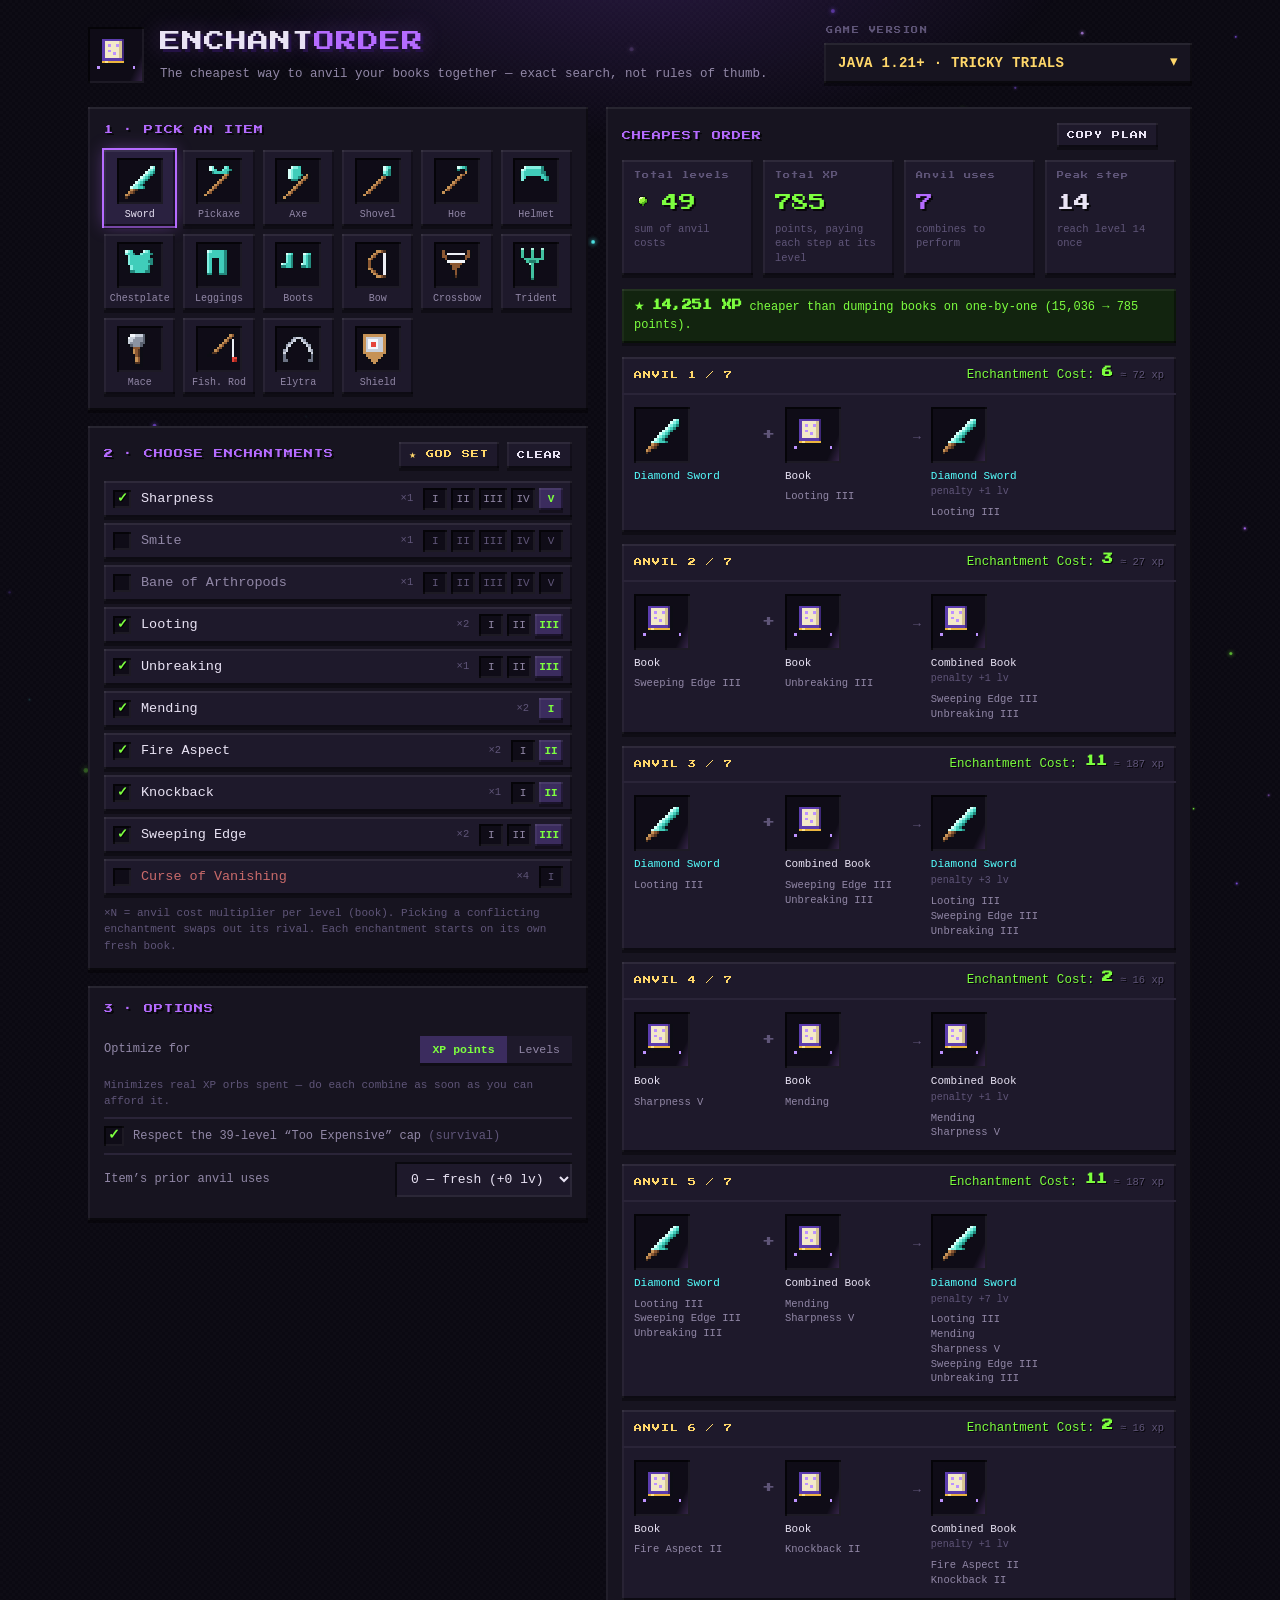
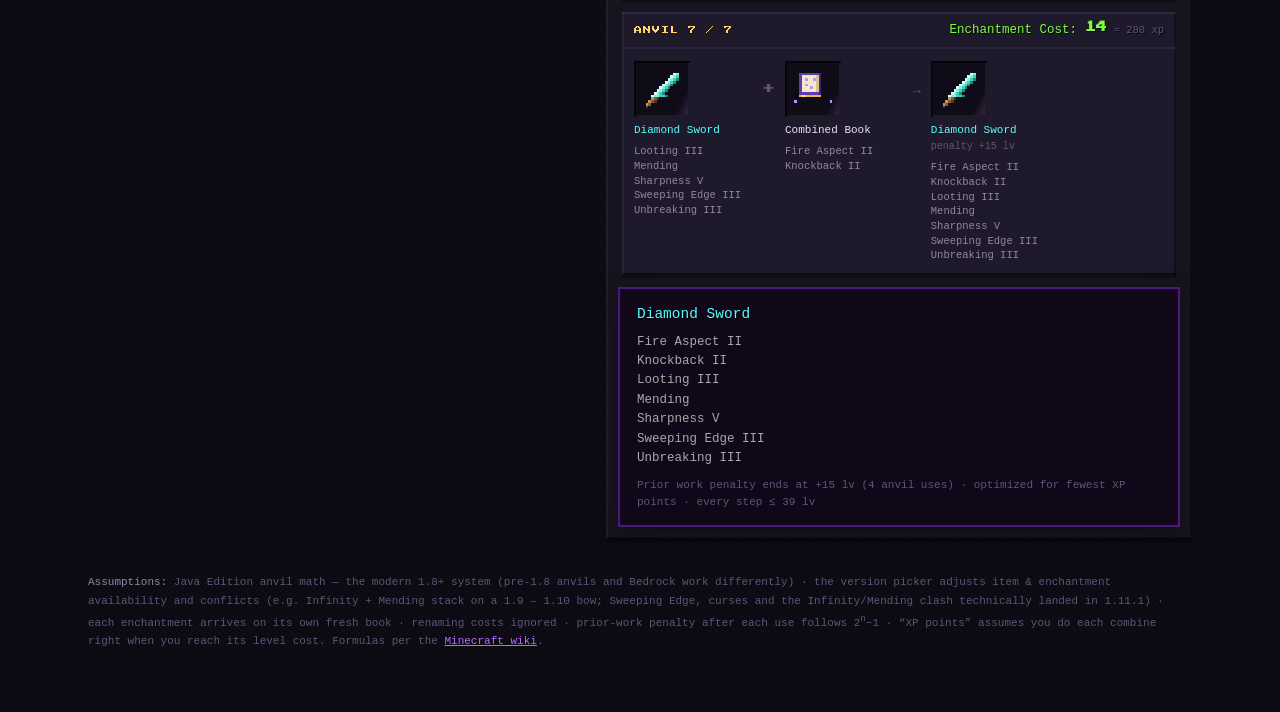
==== commit 7befd3c0: "Authentic MC tool silhouettes + ambient particle field - Redraw pickaxe, axe, shovel and hoe in Mine" ====
--- a/index.html
+++ b/index.html
@@ -39,6 +39,7 @@
   content:""; position:fixed; inset:0; pointer-events:none; z-index:0;
   background:radial-gradient(640px 320px at 50% -80px, rgba(139,79,222,.26), transparent 70%);
 }
+#particles{position:fixed; inset:0; width:100%; height:100%; pointer-events:none; z-index:0}
 #runes{position:fixed; inset:0; overflow:hidden; pointer-events:none; z-index:0}
 #runes span{
   position:absolute; bottom:-6vh; font-family:var(--mono); color:var(--glint);
@@ -248,6 +249,7 @@
 </style>
 </head>
 <body>
+<canvas id="particles" aria-hidden="true"></canvas>
 <div id="runes" aria-hidden="true"></div>
 <div class="wrap">
 
@@ -484,71 +486,71 @@
 "................"],
 pickaxe:[
 "................",
-"..XX........XX..",
-".XDCXX....XXCDX.",
-".XDCcCXXXXCcceX.",
-"..XeccccccccXX..",
-"...XXXXWWXXXX...",
+"....XX....XXX...",
+"...XDCX..XCcX...",
+"...XDCcXXCcceX..",
+"....XeccccceXX..",
+".....XXXXXWwX...",
+"........XWwX....",
+".......XWwX.....",
 "......XWwX......",
-"......XWwX......",
-"......XWwX......",
-"......XWwX......",
-"......XWwX......",
-"......XWwX......",
-"......XWwX......",
-"......XvvX......",
-"......XXXX......",
+".....XWwX.......",
+"....XWwX........",
+"...XWwX.........",
+"..XWwX..........",
+".XWX............",
+".XX.............",
 "................"],
 axe:[
-"................",
-"...XXXX.........",
-"..XDCCcX........",
-".XDCcccXX.......",
-".XDCcccceX......",
-".XDCccccWX......",
-".XDCcceXWwX.....",
-"..XeeX..XwX.....",
-"...XX....XwX....",
-".........XwX....",
-"..........XwX...",
-"..........XwX...",
-"...........XvX..",
-"...........XvX..",
-"............XX..",
-"................"],
-shovel:[
 "................",
 ".....XXXX.......",
 "....XDCCcX......",
-"....XDCccX......",
-"....XDCceX......",
-"....XeeceX......",
+"...XDCcccX......",
+"...XDCcccXX.....",
+"...XDCccceXWX...",
+"...XDCcceXWwX...",
+"....XeeeXWwX....",
+".....XXXWwX.....",
+"......XWwX......",
 ".....XWwX.......",
+"....XWwX........",
+"...XWwX.........",
+"..XWwX..........",
+".XWX............",
+".XX............."],
+shovel:[
+"................",
+".........XXXXX..",
+".........XDCcX..",
+".........XDCeX..",
+".........XCceX..",
+".........XeceX..",
+"........XWwX....",
+".......XWwX.....",
+"......XWwX......",
 ".....XWwX.......",
+"....XWwX........",
+"...XWwX.........",
+"..XWwX..........",
+".XWX............",
+".XX.............",
+"................"],
+hoe:[
+"................",
+"........XXXX....",
+".......XDCceX...",
+".......XeXXeX...",
+".......XX.XWX...",
+"........XWwX....",
+".......XWwX.....",
+"......XWwX......",
 ".....XWwX.......",
-".....XWwX.......",
-".....XWwX.......",
-".....XWwX.......",
-".....XWwX.......",
-".....XWwX.......",
-".....XvvX.......",
-".....XXXX......."],
-hoe:[
-"................",
-"...XXXXXX.......",
-"..XDCccceX......",
-"..XeXXXXeX......",
-"..XX...XWwX.....",
-".......XWwX.....",
-".......XwX......",
-"......XwX.......",
-"......XwX.......",
-".....XwX........",
-".....XwX........",
-"....XwX.........",
-"....XwX.........",
-"...XvX..........",
-"...XX...........",
+"....XWwX........",
+"...XWwX.........",
+"..XWwX..........",
+".XWX............",
+".XX.............",
+"................",
 "................"],
 bow:[
 "................",
@@ -1168,6 +1170,67 @@
   host.innerHTML = html;
 })();
 
+/* ---- ambient enchant particles (canvas) ---- */
+(function particles(){
+  const cv = $("#particles");
+  if (!cv || !cv.getContext) return;
+  const reduce = matchMedia("(prefers-reduced-motion: reduce)").matches;
+  const ctx = cv.getContext("2d");
+  let W = 0, H = 0, DPR = 1;
+  function resize(){
+    DPR = Math.min(window.devicePixelRatio || 1, 2);
+    W = cv.width = Math.floor(innerWidth * DPR);
+    H = cv.height = Math.floor(innerHeight * DPR);
+    cv.style.width = innerWidth + "px";
+    cv.style.height = innerHeight + "px";
+  }
+  resize();
+  addEventListener("resize", resize);
+  const COLORS = ["#b56bff", "#7d4ce0", "#55ffff", "#7dff3f", "#c78fff"];
+  const N = Math.max(36, Math.min(84, Math.floor(innerWidth / 15)));
+  const rnd = (a, b) => a + Math.random() * (b - a);
+  function spawn(atBottom){
+    return {
+      x: rnd(0, W),
+      y: atBottom ? H + rnd(0, 40) * DPR : rnd(0, H),
+      r: rnd(0.7, 2.3) * DPR,
+      vy: -rnd(5, 17) * DPR / 60,
+      sway: rnd(6, 26) * DPR,
+      sw: rnd(0.35, 1.1),
+      ph: rnd(0, Math.PI * 2),
+      tw: rnd(0.5, 1.5),
+      c: COLORS[Math.floor(Math.random() * COLORS.length)]
+    };
+  }
+  const P = [];
+  for (let i = 0; i < N; i++) P.push(spawn(false));
+  function draw(t){
+    ctx.clearRect(0, 0, W, H);
+    ctx.globalCompositeOperation = "lighter";
+    for (const p of P){
+      if (!reduce){ p.y += p.vy; p.ph += 0.016 * p.tw; }
+      const x = p.x + Math.sin(t * p.sw + p.ph) * p.sway;
+      const a = 0.30 + 0.34 * Math.sin(t * p.tw * 1.6 + p.ph);
+      if (p.y < -12 * DPR) Object.assign(p, spawn(true));
+      const halo = p.r * 4.2;
+      const g = ctx.createRadialGradient(x, p.y, 0, x, p.y, halo);
+      g.addColorStop(0, p.c);
+      g.addColorStop(1, "transparent");
+      ctx.globalAlpha = Math.max(0, a) * 0.62;
+      ctx.fillStyle = g;
+      ctx.beginPath(); ctx.arc(x, p.y, halo, 0, Math.PI * 2); ctx.fill();
+      ctx.globalAlpha = Math.max(0, a) * 0.9;
+      ctx.fillStyle = p.c;
+      ctx.beginPath(); ctx.arc(x, p.y, p.r, 0, Math.PI * 2); ctx.fill();
+    }
+    ctx.globalAlpha = 1;
+    ctx.globalCompositeOperation = "source-over";
+  }
+  if (reduce){ draw(0); return; }
+  let t = 0;
+  (function loop(){ t += 0.016; draw(t); requestAnimationFrame(loop); })();
+})();
+
 /* ---- boot ---- */
 $("#headSlot").innerHTML = spriteSVG("book", 44);
 $("#verSel").innerHTML = VERSIONS.map(v => '<option value="'+v.id+'">'+v.label+"</option>").join("");
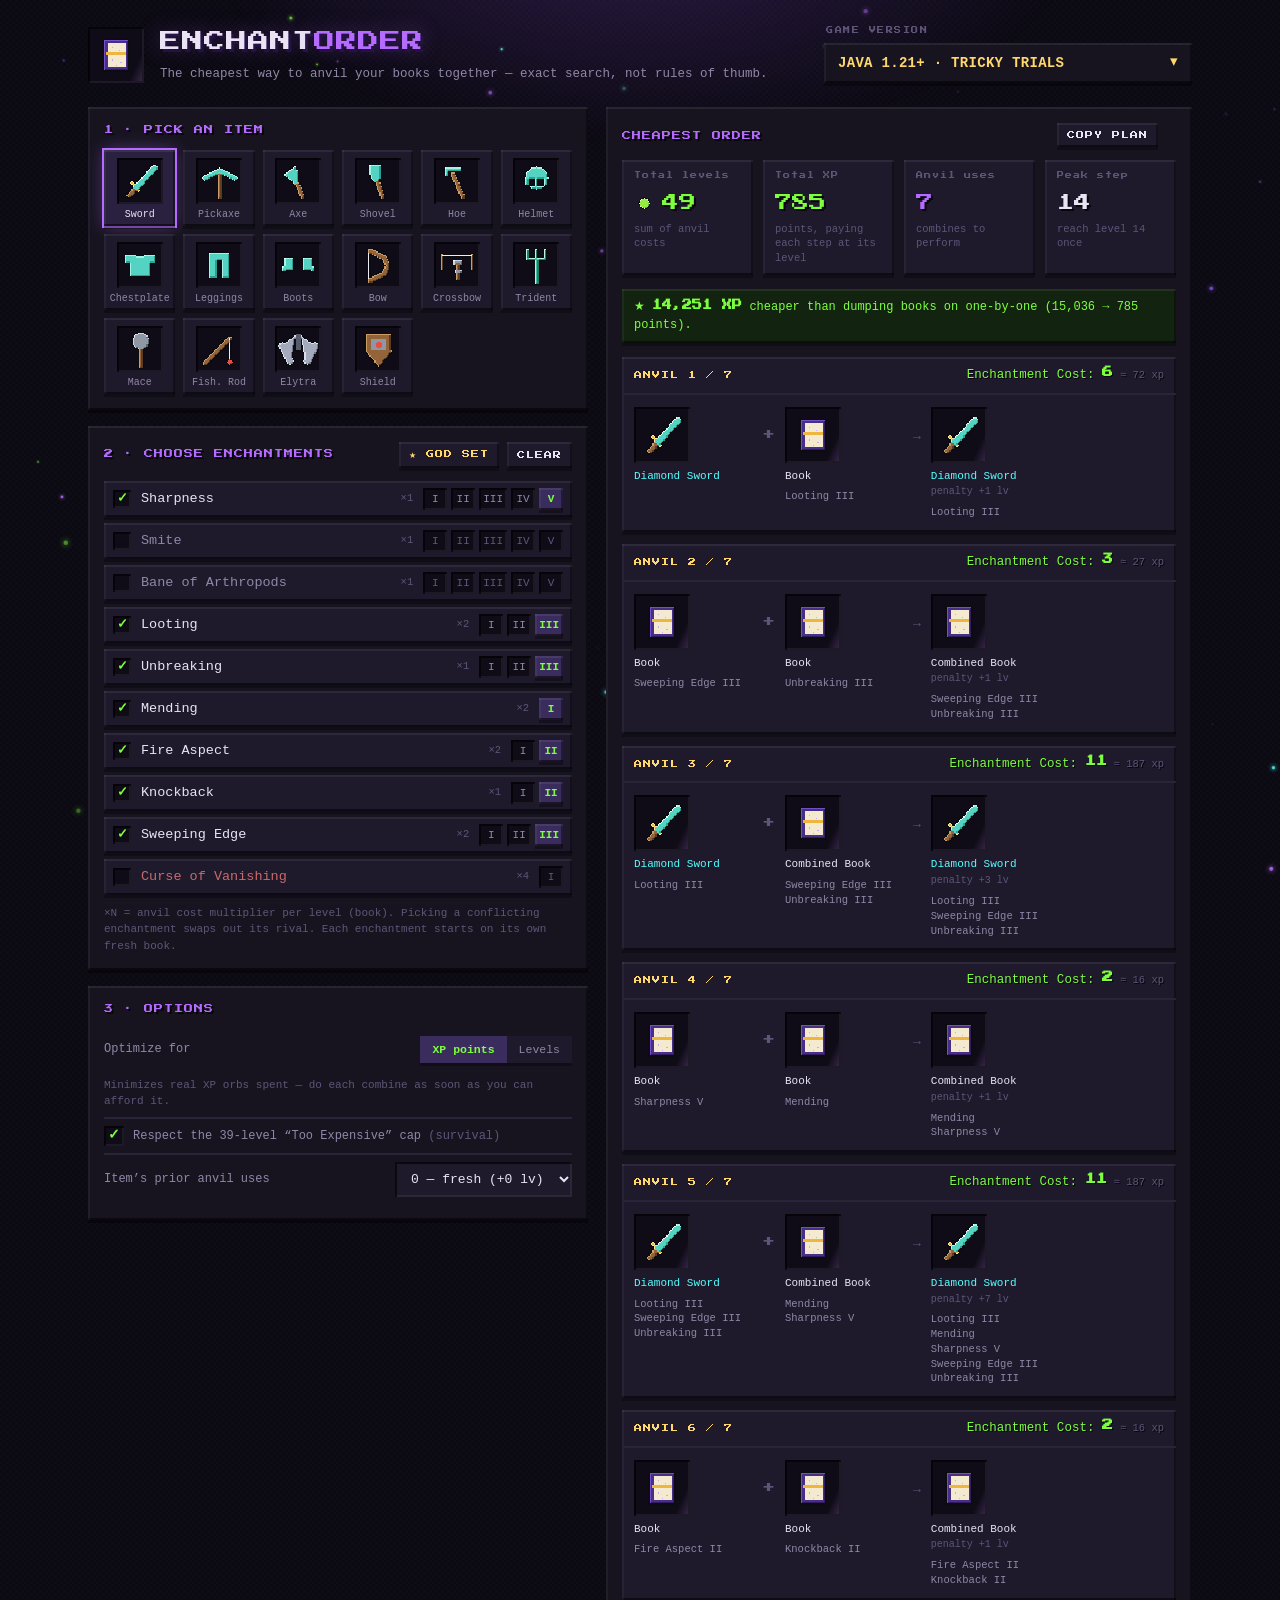
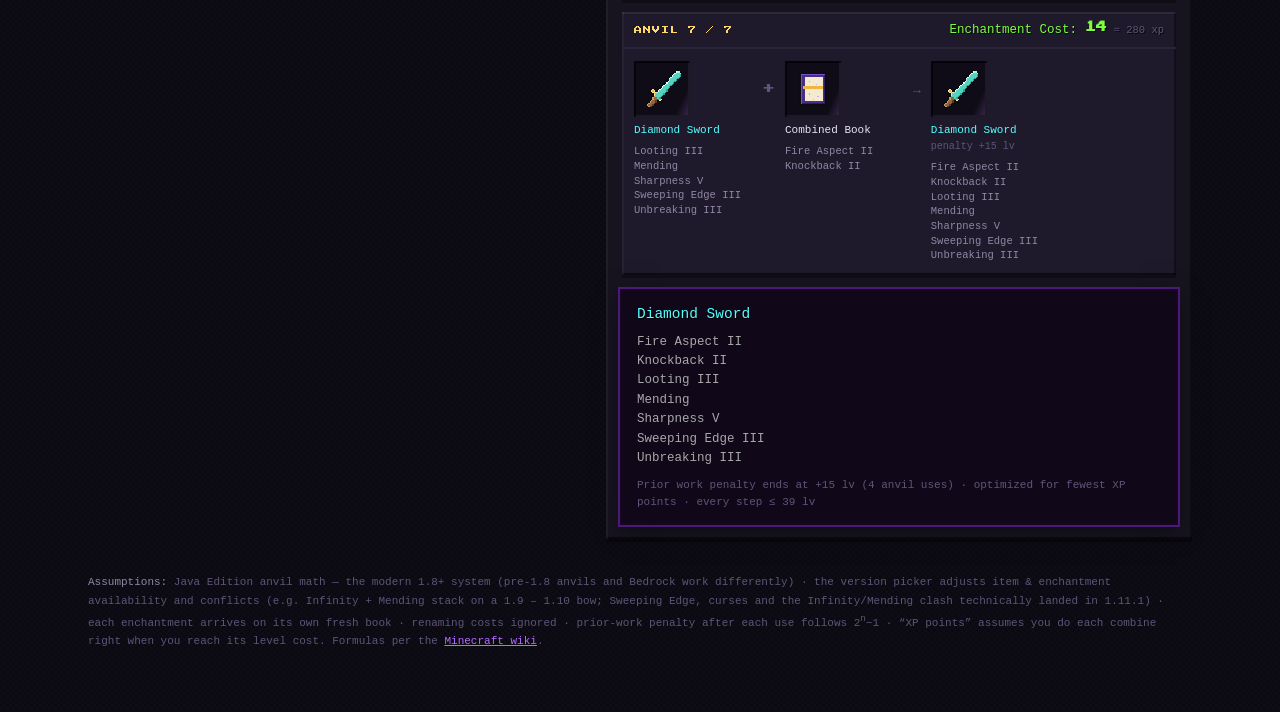
==== commit a3f57ca8: "Generate 32x32 icons procedurally with shading pass Replace the hand-placed 16x16 grids with an icon" ====
--- a/index.html
+++ b/index.html
@@ -454,358 +454,119 @@
 
 /* ============================== SPRITES ============================== */
 const PAL = {
-  X:"#0d0d15",                                        // outline
-  D:"#d8fff9", C:"#84efe1", c:"#40cdba", e:"#23887c", // diamond hi/lt/mid/shadow
-  W:"#c69256", w:"#8a5732", v:"#503320",              // wood handle
-  I:"#f3f6fb", i:"#c8cfda", j:"#8b93a2", J:"#5a6270", // iron / steel
-  O:"#ffe488", o:"#ecb63f", y:"#a9761d",              // gold
-  s:"#edeff5", S:"#aab0c0",                           // string / bowstring
-  G:"#eaffb4", g:"#95f13a", h:"#57ba1e", H:"#318014", // xp orb greens
-  T:"#aef3de", t:"#42c2a1", u:"#227e6b",              // trident teal
-  P:"#5c3cae", p:"#402879", q:"#bd92ff", n:"#f3e9c9", N:"#d6c592", // book
-  m:"#d0d5e1", M:"#99a0b2", k:"#6b7284",              // elytra membrane
-  r:"#e5443a", R:"#a8281f",                           // red accents
+  X:"#0b0b12",                                        // outline
+  D:"#ecfffb", C:"#a6f2e6", c:"#54d3c2", e:"#2ba192", // diamond hi/lt/mid/shadow
+  W:"#cb9c66", w:"#93643a", v:"#5d3b22",              // wood handle
+  I:"#f5f8fd", i:"#cfd6e1", j:"#8f97a5", J:"#59616f", // iron / steel
+  O:"#ffe79a", o:"#eeb63f", y:"#a9761d",              // gold
+  s:"#eceef4", S:"#a9aebd",                           // string / bowstring
+  G:"#ecffbe", g:"#93ec3f", h:"#57b81e",              // xp orb greens
+  T:"#b8f6e2", t:"#43c2a0", u:"#217e6a",              // trident teal
+  P:"#7250c8", p:"#482e88", b:"#301c5f", q:"#cda6ff", // book cover + rune
+  n:"#f4ead0", N:"#d9ca9c",                           // book pages
+  m:"#dbe0ea", M:"#a3aabc", l:"#6f7688", k:"#565c6c", // elytra membrane
+  r:"#ec4d42", R:"#b02b22",                           // red accents
 };
-const SPRITES = {
-sword:[
-"................",
-"............XX..",
-"...........XDCX.",
-"..........XDCcX.",
-".........XDCceX.",
-"........XDCceX..",
-".......XDCceX...",
-"......XDCceX....",
-".....XDCceX.....",
-"....XDCceX......",
-"...XDCCcceX.....",
-"...XWwvX........",
-"..XWwvX.........",
-".XWwX...........",
-".XvX............",
-"................"],
-pickaxe:[
-"................",
-"....XX....XXX...",
-"...XDCX..XCcX...",
-"...XDCcXXCcceX..",
-"....XeccccceXX..",
-".....XXXXXWwX...",
-"........XWwX....",
-".......XWwX.....",
-"......XWwX......",
-".....XWwX.......",
-"....XWwX........",
-"...XWwX.........",
-"..XWwX..........",
-".XWX............",
-".XX.............",
-"................"],
-axe:[
-"................",
-".....XXXX.......",
-"....XDCCcX......",
-"...XDCcccX......",
-"...XDCcccXX.....",
-"...XDCccceXWX...",
-"...XDCcceXWwX...",
-"....XeeeXWwX....",
-".....XXXWwX.....",
-"......XWwX......",
-".....XWwX.......",
-"....XWwX........",
-"...XWwX.........",
-"..XWwX..........",
-".XWX............",
-".XX............."],
-shovel:[
-"................",
-".........XXXXX..",
-".........XDCcX..",
-".........XDCeX..",
-".........XCceX..",
-".........XeceX..",
-"........XWwX....",
-".......XWwX.....",
-"......XWwX......",
-".....XWwX.......",
-"....XWwX........",
-"...XWwX.........",
-"..XWwX..........",
-".XWX............",
-".XX.............",
-"................"],
-hoe:[
-"................",
-"........XXXX....",
-".......XDCceX...",
-".......XeXXeX...",
-".......XX.XWX...",
-"........XWwX....",
-".......XWwX.....",
-"......XWwX......",
-".....XWwX.......",
-"....XWwX........",
-"...XWwX.........",
-"..XWwX..........",
-".XWX............",
-".XX.............",
-"................",
-"................"],
-bow:[
-"................",
-".......XXXX.....",
-"......XWWwvX....",
-".....XWwX.sX....",
-"....XWwX..sX....",
-"...XWwX...sX....",
-"...XwX....sX....",
-"...XwX....sX....",
-"...XwX....sX....",
-"...XWwX...sX....",
-"....XWwX..sX....",
-".....XWwX.sX....",
-"......XWWwvX....",
-".......XXXX.....",
-"................",
-"................"],
-crossbow:[
-"................",
-"..X.........X...",
-".XwX.......XwX..",
-".XwXsssssssXwX..",
-".XwwX.....XwwX..",
-"..XwXXXXXXXwX...",
-"...XIIIIIIIX....",
-"....XwwwwwX.....",
-".....XwwwX......",
-".....XwwX.......",
-"......XwX.......",
-"......XwX.......",
-"......XvX.......",
-"......XXX.......",
-"................",
-"................"],
-trident:[
-"................",
-".XTX.XTX.XTX....",
-".XtX.XtX.XtX....",
-".XtX.XtX.XtX....",
-".XtXXXtXXXtX....",
-"..XttttttttX....",
-"...XtuuutX......",
-"....XTtX........",
-".....XtX........",
-".....XtX........",
-".....XtX........",
-".....XtX........",
-".....XtX........",
-".....XuX........",
-".....XXX........",
-"................"],
-mace:[
-"................",
-"....XXXXXX......",
-"...XIIiiiJX.....",
-"..XIiijjjJX.....",
-"..XiijjjjJX.....",
-"..XijjjjJJX.....",
-"...XJjjjJX......",
-"....XwwwX.......",
-"....XWwvX.......",
-"....XWwvX.......",
-".....XwvX.......",
-".....XWwX.......",
-".....XWwX.......",
-".....XvvX.......",
-".....XXXX.......",
-"................"],
-helmet:[
-"................",
-"...XXXXXXXX.....",
-"..XDCCCCCCeX....",
-".XDCcccccceX....",
-".XCccccccceeX...",
-".XCcccccccceX...",
-".XCcXXXXXXcceX..",
-".XCX......XceX..",
-".XXX......XXX...",
-"................",
-"................",
-"................",
-"................",
-"................",
-"................",
-"................"],
-chestplate:[
-"................",
-".XXXX....XXXX...",
-".XDCcX..XDCcX...",
-".XCcceXXCccceX..",
-"..XCccccccccX...",
-"..XCcccccccceX..",
-"..XCccccccceeX..",
-"..XCcccccccceX..",
-"...XCcccccceX...",
-"...XCcccccceX...",
-"...XeecccceeX...",
-"....XXXXXXXX....",
-"................",
-"................",
-"................",
-"................"],
-leggings:[
-"................",
-"...XXXXXXXX.....",
-"..XDCccccceX....",
-"..XCcccccceX....",
-"..XCcccccceX....",
-"..XCcXXXcceX....",
-"..XCcX.XcceX....",
-"..XCcX.XcceX....",
-"..XCcX.XcceX....",
-"..XCcX.XcceX....",
-"..XCcX.XcceX....",
-"..XeeX.XeeeX....",
-"..XXX...XXX.....",
-"................",
-"................",
-"................"],
-boots:[
-"................",
-"................",
-"...XXX....XXX...",
-"..XDCcX..XDCcX..",
-"..XCceX..XCceX..",
-"..XCceX..XCceX..",
-"XXXCceX.XXCceX..",
-"XDCcceX.XDCceX..",
-"XeecceX.XeeceX..",
-"XXXXXXX.XXXXXX..",
-"................",
-"................",
-"................",
-"................",
-"................",
-"................"],
-elytra:[
-"................",
-"................",
-"......XXXX......",
-".....XMmmMX.....",
-"....XMmXXmMX....",
-"...XMmX..XmMX...",
-"..XMmX....XmMX..",
-"..XmX......XmX..",
-".XMmX......XmMX.",
-".XmX........XmX.",
-".XkX........XkX.",
-".XkX........XkX.",
-".XkkX......XkkX.",
-"..XX........XX..",
-"................",
-"................"],
-fishing_rod:[
-"................",
-"............XXX.",
-"...........XWwX.",
-"..........XWwX..",
-".........XWwXs..",
-"........XWwX.s..",
-".......XWwX..s..",
-"......XWwX...s..",
-".....XWwX....s..",
-"....XvvX.....s..",
-"...XX........s..",
-".............rr.",
-".............rR.",
-"................",
-"................",
-"................"],
-shield:[
-"................",
-".XXXXXXXXXXX....",
-".XWWWWWWWWWX....",
-".XWiiiiiiiWX....",
-".XWiIIIIiiWX....",
-".XWiIrrIiiWX....",
-".XWiIrrIiiWX....",
-".XWiIIIIiiWX....",
-".XWiiiiiiiWX....",
-".XWWWWWWWWWX....",
-"..XWWWWWWWX.....",
-"...XWWWWWX......",
-"....XWWWX.......",
-".....XWX........",
-"......X.........",
-"................"],
-book:[
-"................",
-"...XXXXXXXX.....",
-"..XPPPPPPPpX....",
-"..XPnnnnnNpX....",
-"..XPnqnnqNpX....",
-"..XPnnnnnNpX....",
-"..XPnqnnnNpX....",
-"..XPnnnqnNpX....",
-"..XPnnnnnNpX....",
-"..XPPPPPPPpX....",
-"..XoOooooooX....",
-"...XXXXXXXX.....",
-".q............q.",
-"................",
-"................",
-"................"],
-anvil:[
-"................",
-"...XXXXXXXXXX...",
-"..XIIIIIIIIIIX..",
-"..XiiiiiiiiiiX..",
-"...XJJJJJJJJX...",
-".....XJJJJX.....",
-".....XjjjjX.....",
-"....XjjjjjjX....",
-"...XiiiiiiiiX...",
-"..XIIIIIIIIIIX..",
-"..XJJJJJJJJJJX..",
-"...XXXXXXXXXX...",
-"................",
-"................",
-"................",
-"................"],
-orb:[
-"................",
-"................",
-".....XXXX.......",
-"....XGGggX......",
-"...XGGgggX......",
-"...XGgggghX.....",
-"...XgggghhX.....",
-"...XgghhhHX.....",
-"....XhhhHX......",
-".....XHHX.......",
-"................",
-"................",
-"................",
-"................",
-"................",
-"................"],
-};
+
+/* ============================================================
+   Procedural icon generator — original 32x32 pixel art in the
+   Minecraft style. Each item is drawn from primitives in flat
+   "material" colors, then a light-from-top-left shading pass adds
+   highlight/shadow tiers and an outline pass rims every shape.
+   ============================================================ */
+const ICON = (function(){
+  const N = 32;
+  const grid = () => Array.from({length:N}, () => new Array(N).fill("."));
+  const inb = (x,y) => x>=0 && x<N && y>=0 && y<N;
+  const put = (G,x,y,c) => { x=Math.round(x); y=Math.round(y); if(inb(x,y)) G[y][x]=c; };
+  const rect = (G,x,y,w,h,c) => { for(let j=0;j<h;j++) for(let i=0;i<w;i++) put(G,x+i,y+j,c); };
+  const disc = (G,cx,cy,r,c) => { const r2=r*r;
+    for(let y=Math.floor(cy-r); y<=Math.ceil(cy+r); y++)
+      for(let x=Math.floor(cx-r); x<=Math.ceil(cx+r); x++){
+        const dx=x-cx, dy=y-cy; if(dx*dx+dy*dy<=r2) put(G,x,y,c);
+      } };
+  const line = (G,x0,y0,x1,y1,r,c) => {
+    const st = Math.ceil(Math.max(Math.abs(x1-x0), Math.abs(y1-y0)))*2 + 1;
+    for(let s=0;s<=st;s++){ const t=s/st; disc(G, x0+(x1-x0)*t, y0+(y1-y0)*t, r, c); } };
+  const tri = (G,ax,ay,bx,by,cx,cy,c) => {
+    const e=(px,py,x1,y1,x2,y2)=>(px-x1)*(y2-y1)-(py-y1)*(x2-x1);
+    const mnY=Math.floor(Math.min(ay,by,cy)), mxY=Math.ceil(Math.max(ay,by,cy));
+    const mnX=Math.floor(Math.min(ax,bx,cx)), mxX=Math.ceil(Math.max(ax,bx,cx));
+    for(let y=mnY;y<=mxY;y++) for(let x=mnX;x<=mxX;x++){
+      const d1=e(x+.5,y+.5,ax,ay,bx,by), d2=e(x+.5,y+.5,bx,by,cx,cy), d3=e(x+.5,y+.5,cx,cy,ax,ay);
+      if(!((d1<0||d2<0||d3<0) && (d1>0||d2>0||d3>0))) put(G,x,y,c);
+    } };
+  const TIER = {
+    c:{lt:"C",dk:"e",hl:"D"}, w:{lt:"W",dk:"v",hl:"W"}, j:{lt:"i",dk:"J",hl:"I"},
+    g:{lt:"G",dk:"h",hl:"G"}, t:{lt:"T",dk:"u",hl:"T"}, p:{lt:"P",dk:"b",hl:"P"},
+    M:{lt:"m",dk:"l",hl:"m"}, o:{lt:"O",dk:"y",hl:"O"}, s:{lt:"s",dk:"S",hl:"s"},
+    r:{lt:"r",dk:"R",hl:"r"}, n:{lt:"n",dk:"N",hl:"n"}
+  };
+  const shade = (G) => {
+    const B = G.map(r=>r.slice());
+    const emp = (x,y) => !inb(x,y) || B[y][x]===".";
+    for(let y=0;y<N;y++) for(let x=0;x<N;x++){
+      const t = TIER[B[y][x]]; if(!t) continue;
+      const up=emp(x,y-1), lf=emp(x-1,y), dn=emp(x,y+1), rt=emp(x+1,y);
+      if(up&&lf) G[y][x]=t.hl; else if(up||lf) G[y][x]=t.lt; else if(dn||rt) G[y][x]=t.dk;
+    } };
+  const outline = (G) => {
+    const B = G.map(r=>r.slice());
+    const fl = (x,y) => inb(x,y) && B[y][x]!==".";
+    for(let y=0;y<N;y++) for(let x=0;x<N;x++){
+      if(B[y][x]!==".") continue;
+      if(fl(x-1,y)||fl(x+1,y)||fl(x,y-1)||fl(x,y+1)||fl(x-1,y-1)||fl(x+1,y-1)||fl(x-1,y+1)||fl(x+1,y+1)) G[y][x]="X";
+    } };
+  const DRAW = {
+    sword(G){ line(G,7,27,13,20,1.8,"w"); disc(G,6.5,27,1.8,"w");
+      line(G,9,17,14,23,1.3,"o"); line(G,13,20,27,5,2.4,"c"); },
+    pickaxe(G){ line(G,16,10,16,28,1.6,"w"); line(G,4,13,16,7,2.1,"c"); line(G,28,13,16,7,2.1,"c"); },
+    axe(G){ line(G,19,28,12,11,1.8,"w"); tri(G,14,4,4,11,14,18,"c"); rect(G,12,7,4,11,"c"); },
+    shovel(G){ line(G,19,28,13,11,1.8,"w"); rect(G,9,3,9,8,"c"); disc(G,13.5,11,4.4,"c"); },
+    hoe(G){ line(G,20,28,12,10,1.8,"w"); rect(G,6,5,13,3,"c"); rect(G,6,8,3,4,"c"); },
+    bow(G){ rect(G,8,4,1,24,"s"); line(G,9,4,21,10,1.9,"w"); line(G,21,10,23,16,1.9,"w");
+      line(G,23,16,21,22,1.9,"w"); line(G,21,22,9,28,1.9,"w"); },
+    crossbow(G){ rect(G,3,7,2,13,"w"); rect(G,27,7,2,13,"w"); rect(G,4,8,24,1,"s");
+      rect(G,13,12,7,4,"j"); line(G,16,15,16,26,1.5,"w"); rect(G,14,20,6,2,"j"); },
+    trident(G){ line(G,16,29,16,11,1.5,"t"); rect(G,8,10,16,2,"t");
+      rect(G,8,3,2,8,"t"); rect(G,15,3,2,8,"t"); rect(G,22,3,2,8,"t"); },
+    mace(G){ line(G,16,29,16,13,1.6,"w"); disc(G,16,9,6.5,"j"); rect(G,10,9,12,4,"j"); },
+    fishing_rod(G){ line(G,4,27,24,7,1.5,"w"); rect(G,24,7,1,18,"s"); disc(G,24,26,2,"r"); },
+    shield(G){ rect(G,6,4,20,13,"w");
+      for(let y=17;y<=29;y++){ const hw=Math.round(10*(29-y)/12); rect(G,16-hw,y,2*hw+1,1,"w"); }
+      rect(G,10,8,12,9,"j"); disc(G,16,12,2.5,"r"); },
+    elytra(G){ rect(G,14,4,4,13,"k"); tri(G,14,5,3,13,10,26,"M"); line(G,3,13,9,25,3,"M");
+      tri(G,18,5,29,13,22,26,"M"); line(G,29,13,23,25,3,"M"); },
+    helmet(G){ disc(G,16,13,9,"c"); rect(G,7,13,18,6,"c"); rect(G,10,14,5,6,"."); rect(G,17,14,5,6,"."); },
+    chestplate(G){ rect(G,8,8,16,17,"c"); rect(G,4,8,6,6,"c"); rect(G,22,8,6,6,"c"); rect(G,13,6,6,3,"."); },
+    leggings(G){ rect(G,8,6,16,6,"c"); rect(G,8,12,6,14,"c"); rect(G,18,12,6,14,"c"); },
+    boots(G){ rect(G,5,10,7,10,"c"); rect(G,3,17,3,4,"c"); rect(G,20,10,7,10,"c"); rect(G,26,17,3,4,"c"); },
+    book(G){ rect(G,7,5,18,22,"p"); rect(G,10,7,13,18,"n"); rect(G,7,5,3,22,"p"); rect(G,9,14,14,2,"o");
+      put(G,13,10,"q"); put(G,18,12,"q"); put(G,13,19,"q"); put(G,19,21,"q"); put(G,16,23,"q"); },
+    orb(G){ disc(G,16,16,8,"g"); },
+    anvil(G){ rect(G,7,6,18,4,"j"); rect(G,11,10,10,3,"j"); rect(G,13,13,6,4,"j"); rect(G,9,17,14,3,"j"); rect(G,8,20,16,4,"j"); }
+  };
+  const out = {};
+  for(const k in DRAW){ const G = grid(); DRAW[k](G); shade(G); outline(G); out[k] = G.map(r=>r.join("")); }
+  return out;
+})();
+const SPRITES = ICON;
 function spriteSVG(name, size){
   const g = SPRITES[name]; if (!g) return "";
+  const H = g.length, Wd = g[0].length;
   let rects = "";
-  for (let y = 0; y < 16; y++){
+  for (let y = 0; y < H; y++){
     const row = g[y] || ""; let x = 0;
-    while (x < 16){
+    while (x < Wd){
       const ch = row[x];
       if (!ch || ch === "."){ x++; continue; }
       let x2 = x + 1;
-      while (x2 < 16 && row[x2] === ch) x2++;
+      while (x2 < Wd && row[x2] === ch) x2++;
       rects += '<rect x="'+x+'" y="'+y+'" width="'+(x2-x)+'" height="1" fill="'+(PAL[ch]||"#f0f")+'"/>';
       x = x2;
     }
   }
-  return '<svg class="spr" viewBox="0 0 16 16" width="'+size+'" height="'+size+'" shape-rendering="crispEdges" aria-hidden="true">'+rects+'</svg>';
+  return '<svg class="spr" viewBox="0 0 '+Wd+' '+H+'" width="'+size+'" height="'+size+'" shape-rendering="crispEdges" aria-hidden="true">'+rects+'</svg>';
 }
 
 /* ============================== SOLVER ============================== */
@@ -1247,9 +1008,11 @@
 /* dev hooks for testing */
 window.EnchCalc = { solve, xpPoints, pen, E, ITEMS, SPRITES };
 (function devCheck(){
-  for (const k in SPRITES) SPRITES[k].forEach((r, i) => {
-    if (r.length !== 16) console.error("sprite row length", k, i, r.length);
-  });
+  for (const k in SPRITES){ const w = SPRITES[k][0].length;
+    SPRITES[k].forEach((r, i) => {
+      if (r.length !== w) console.error("sprite row length", k, i, r.length, "expected", w);
+    });
+  }
 })();
 </script>
 </body>
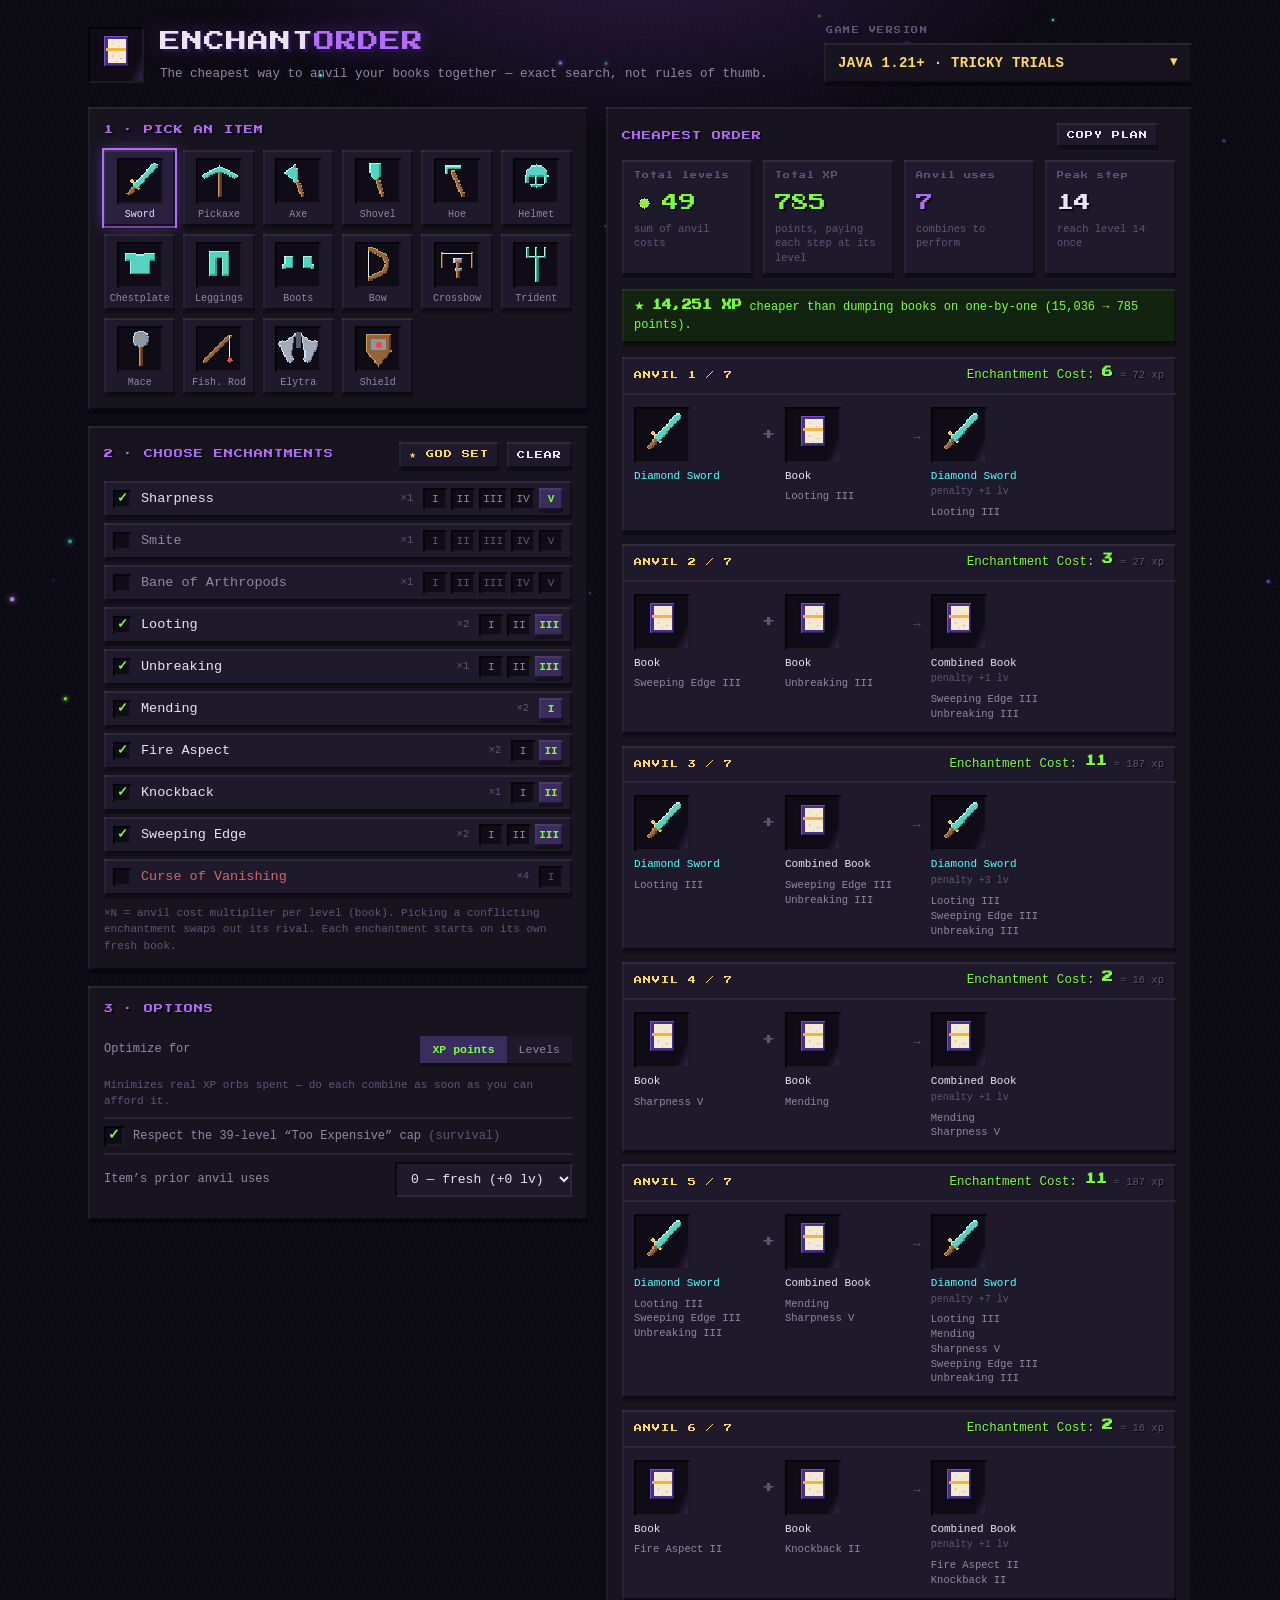
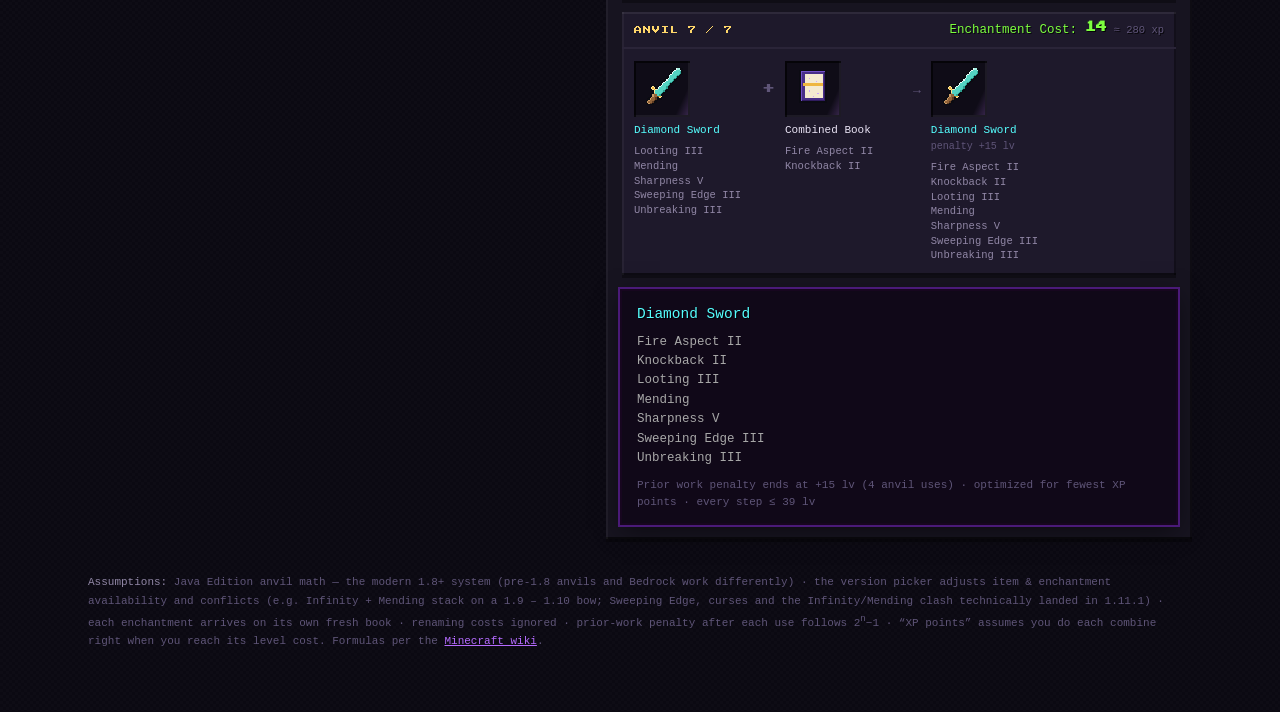
==== commit c19df6aa: "Use local texture pack for item icons with generated fallback Each item now renders its texture from" ====
--- a/index.html
+++ b/index.html
@@ -107,6 +107,7 @@
   display:flex; align-items:center; justify-content:center; position:relative; flex:none;
 }
 .slot .spr{image-rendering:pixelated}
+.tex{image-rendering:pixelated; display:block; object-fit:contain}
 .slot.glint::after{
   content:""; position:absolute; inset:2px; pointer-events:none; mix-blend-mode:screen;
   background:linear-gradient(115deg, transparent 32%, rgba(190,120,255,.42) 45%, rgba(120,200,255,.30) 55%, transparent 68%);
@@ -569,6 +570,28 @@
   return '<svg class="spr" viewBox="0 0 '+Wd+' '+H+'" width="'+size+'" height="'+size+'" shape-rendering="crispEdges" aria-hidden="true">'+rects+'</svg>';
 }
 
+/* Optional local texture pack (see assets/, kept out of git). When a texture
+   file is present it is used; otherwise this silently falls back to the
+   generated pixel-art icon above, so the deployed site always renders. */
+const TEX_BASE = "assets/item-textures/items/";
+const TEX = {
+  sword:"diamond_sword", pickaxe:"diamond_pickaxe", axe:"diamond_axe",
+  shovel:"diamond_shovel", hoe:"diamond_hoe", helmet:"diamond_helmet",
+  chestplate:"diamond_chestplate", leggings:"diamond_leggings", boots:"diamond_boots",
+  bow:"bow", crossbow:"crossbow_standby", trident:"trident", mace:"mace",
+  fishing_rod:"fishing_rod", elytra:"elytra", book:"enchanted_book"
+};
+function iconHTML(name, size){
+  const svg = spriteSVG(name, size);
+  const tex = TEX[name];
+  if (!tex) return svg;
+  const px = size + "px";
+  return '<img class="tex" src="'+TEX_BASE+tex+'.png" width="'+size+'" height="'+size+'"'+
+    ' alt="" style="width:'+px+';height:'+px+'"'+
+    ' onerror="this.style.display=\'none\';this.nextElementSibling.style.display=\'\'">'+
+    '<span class="texfb" style="display:none">'+svg+'</span>';
+}
+
 /* ============================== SOLVER ============================== */
 const xpPoints = l => l <= 0 ? 0 : l <= 16 ? l*l + 6*l : l <= 31 ? 2.5*l*l - 40.5*l + 360 : 4.5*l*l - 162.5*l + 2220;
 const pen = u => Math.pow(2, u) - 1;
@@ -718,7 +741,7 @@
 function renderItemGrid(){
   $("#itemGrid").innerHTML = availItems(S.ver).map(it =>
     '<button class="itembtn'+(it.id===S.item?" on":"")+'" data-item="'+it.id+'" title="'+it.tip+'" aria-pressed="'+(it.id===S.item)+'">'+
-      '<span class="box">'+spriteSVG(it.id,40)+'</span><span>'+it.n+'</span></button>'
+      '<span class="box">'+iconHTML(it.id,40)+'</span><span>'+it.n+'</span></button>'
   ).join("");
 }
 document.addEventListener("click", e => {
@@ -807,7 +830,7 @@
   const glint = isItem ? (mask !== 0 || S.prior > 0) : true;
   const single = !isItem && (mask & (mask - 1)) === 0;
   const name = isItem ? '<span class="t">'+it.tip+"</span>" : (single ? "Book" : "Combined Book");
-  return '<div class="cell"><div class="slot'+(glint?" glint":"")+'">'+spriteSVG(sprite,44)+"</div>"+
+  return '<div class="cell"><div class="slot'+(glint?" glint":"")+'">'+iconHTML(sprite,44)+"</div>"+
     '<div class="nm">'+name+(opts && opts.pwp !== undefined ? ' <span class="pwp">penalty +'+opts.pwp+" lv</span>" : "")+"</div>"+
     '<div>'+maskLines(mask, books, opts && opts.maxLines)+"</div></div>";
 }
@@ -817,7 +840,7 @@
   const it = currentItem();
   if (!books.length){
     el.innerHTML = '<div class="res-head"><span class="p-title">Cheapest order</span></div>'+
-      '<div class="empty"><div class="slot glint" style="width:76px;height:76px">'+spriteSVG("book",60)+"</div>"+
+      '<div class="empty"><div class="slot glint" style="width:76px;height:76px">'+iconHTML("book",60)+"</div>"+
       "<div>Pick an item and some enchantments —<br>the cheapest anvil order appears here.</div></div>";
     return;
   }
@@ -993,7 +1016,7 @@
 })();
 
 /* ---- boot ---- */
-$("#headSlot").innerHTML = spriteSVG("book", 44);
+$("#headSlot").innerHTML = iconHTML("book", 44);
 $("#verSel").innerHTML = VERSIONS.map(v => '<option value="'+v.id+'">'+v.label+"</option>").join("");
 $("#verSel").value = String(S.ver);
 $("#verSel").addEventListener("change", e => {
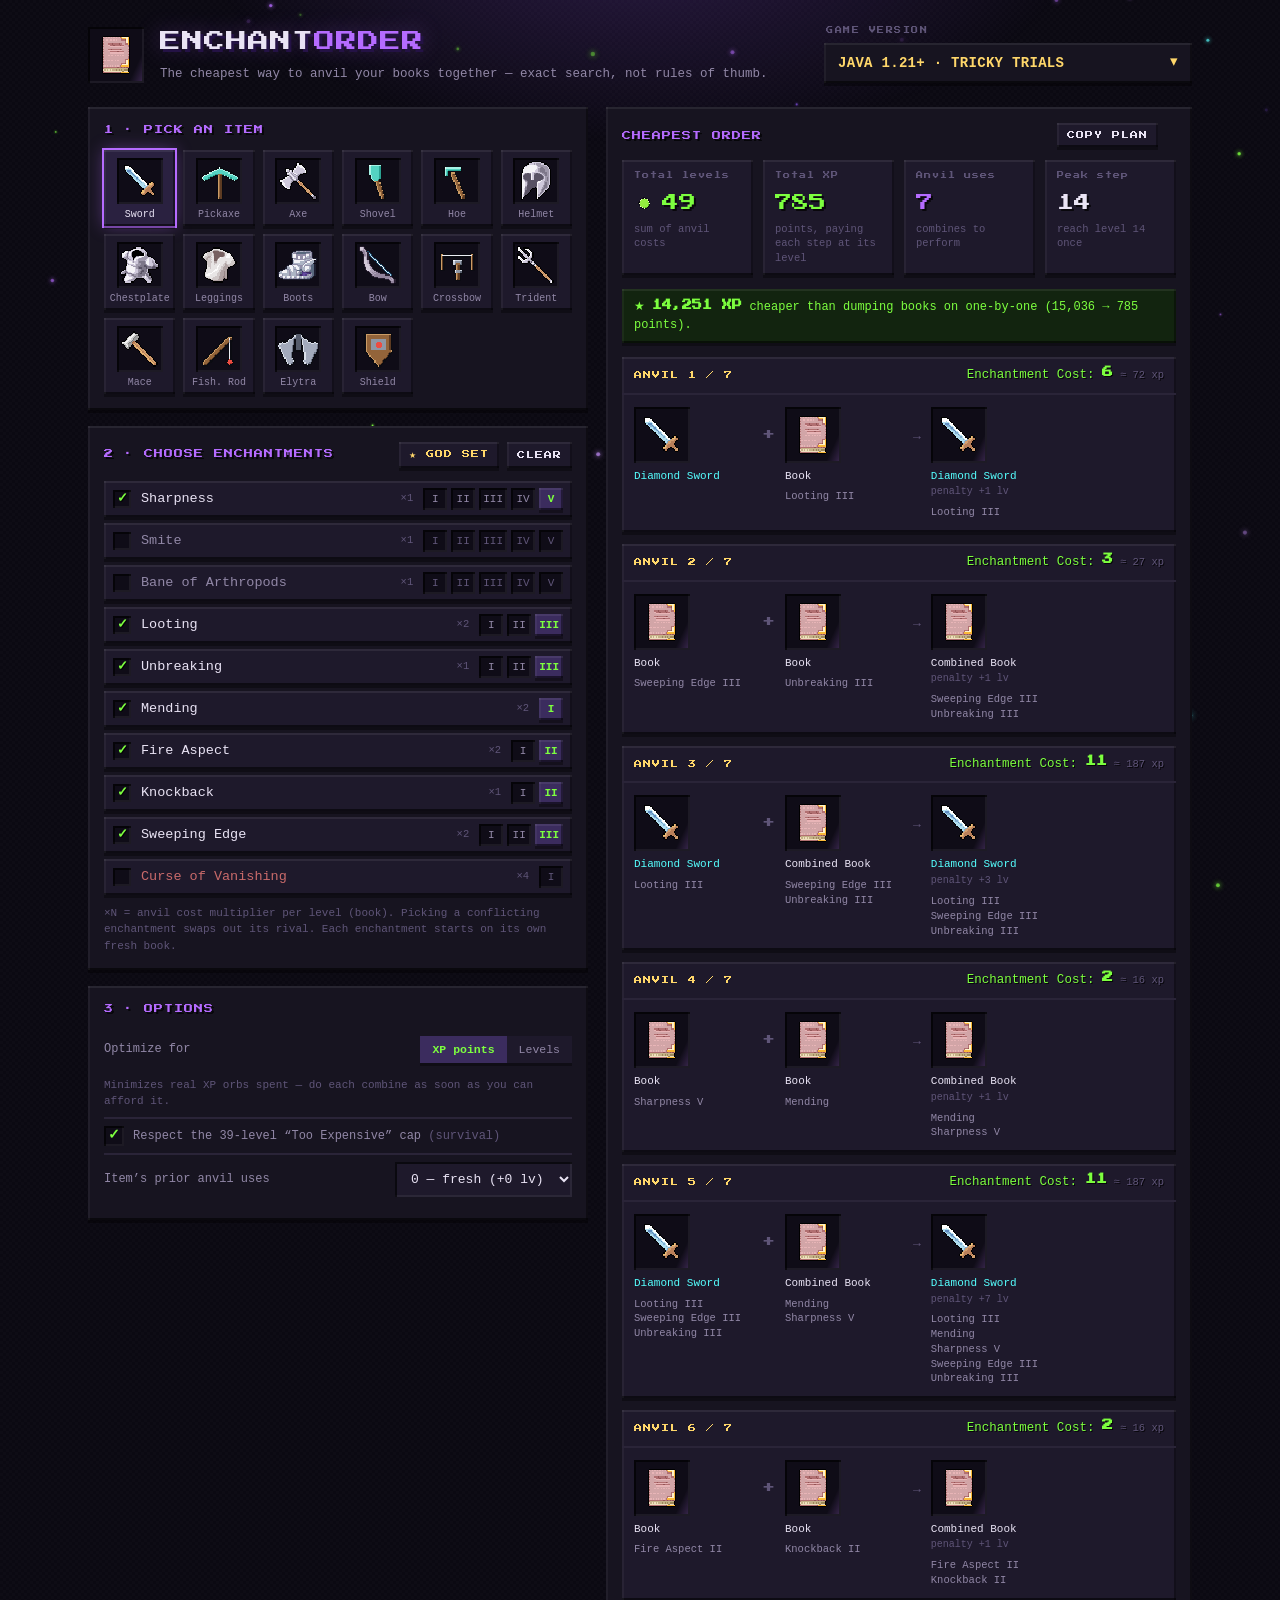
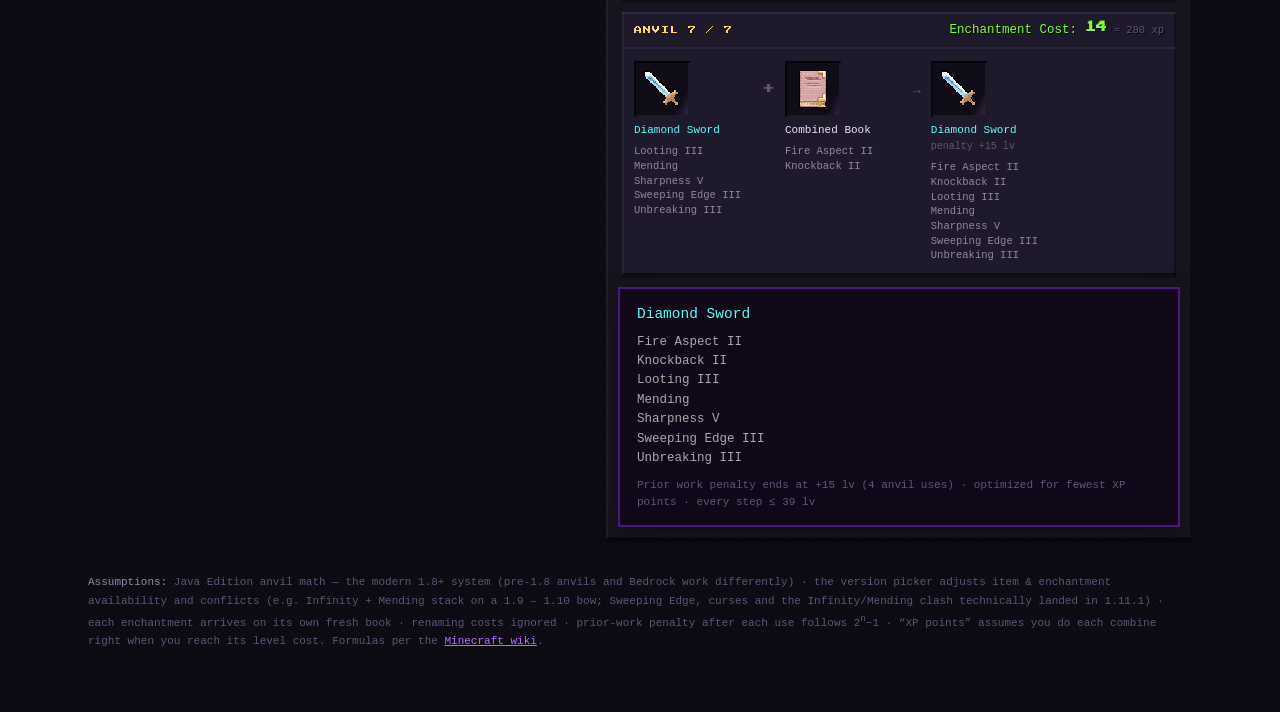
==== commit 54c3cd3d: "Add CC0 item icons and use them for matching items Pull item icons from a new committed assets/cc0-i" ====
--- a/index.html
+++ b/index.html
@@ -570,16 +570,14 @@
   return '<svg class="spr" viewBox="0 0 '+Wd+' '+H+'" width="'+size+'" height="'+size+'" shape-rendering="crispEdges" aria-hidden="true">'+rects+'</svg>';
 }
 
-/* Optional local texture pack (see assets/, kept out of git). When a texture
-   file is present it is used; otherwise this silently falls back to the
-   generated pixel-art icon above, so the deployed site always renders. */
-const TEX_BASE = "assets/item-textures/items/";
+/* CC0 item icons (assets/cc0-icons/, committed & public-domain). Items with a
+   matching icon file use it; everything else silently falls back to the
+   generated pixel-art icon above, so the grid always renders. Filenames match
+   item ids. See assets/cc0-icons/README.txt for the source and license. */
+const TEX_BASE = "assets/cc0-icons/";
 const TEX = {
-  sword:"diamond_sword", pickaxe:"diamond_pickaxe", axe:"diamond_axe",
-  shovel:"diamond_shovel", hoe:"diamond_hoe", helmet:"diamond_helmet",
-  chestplate:"diamond_chestplate", leggings:"diamond_leggings", boots:"diamond_boots",
-  bow:"bow", crossbow:"crossbow_standby", trident:"trident", mace:"mace",
-  fishing_rod:"fishing_rod", elytra:"elytra", book:"enchanted_book"
+  sword:"sword", axe:"axe", mace:"mace", bow:"bow", trident:"trident",
+  book:"book", helmet:"helmet", chestplate:"chestplate", leggings:"leggings", boots:"boots"
 };
 function iconHTML(name, size){
   const svg = spriteSVG(name, size);
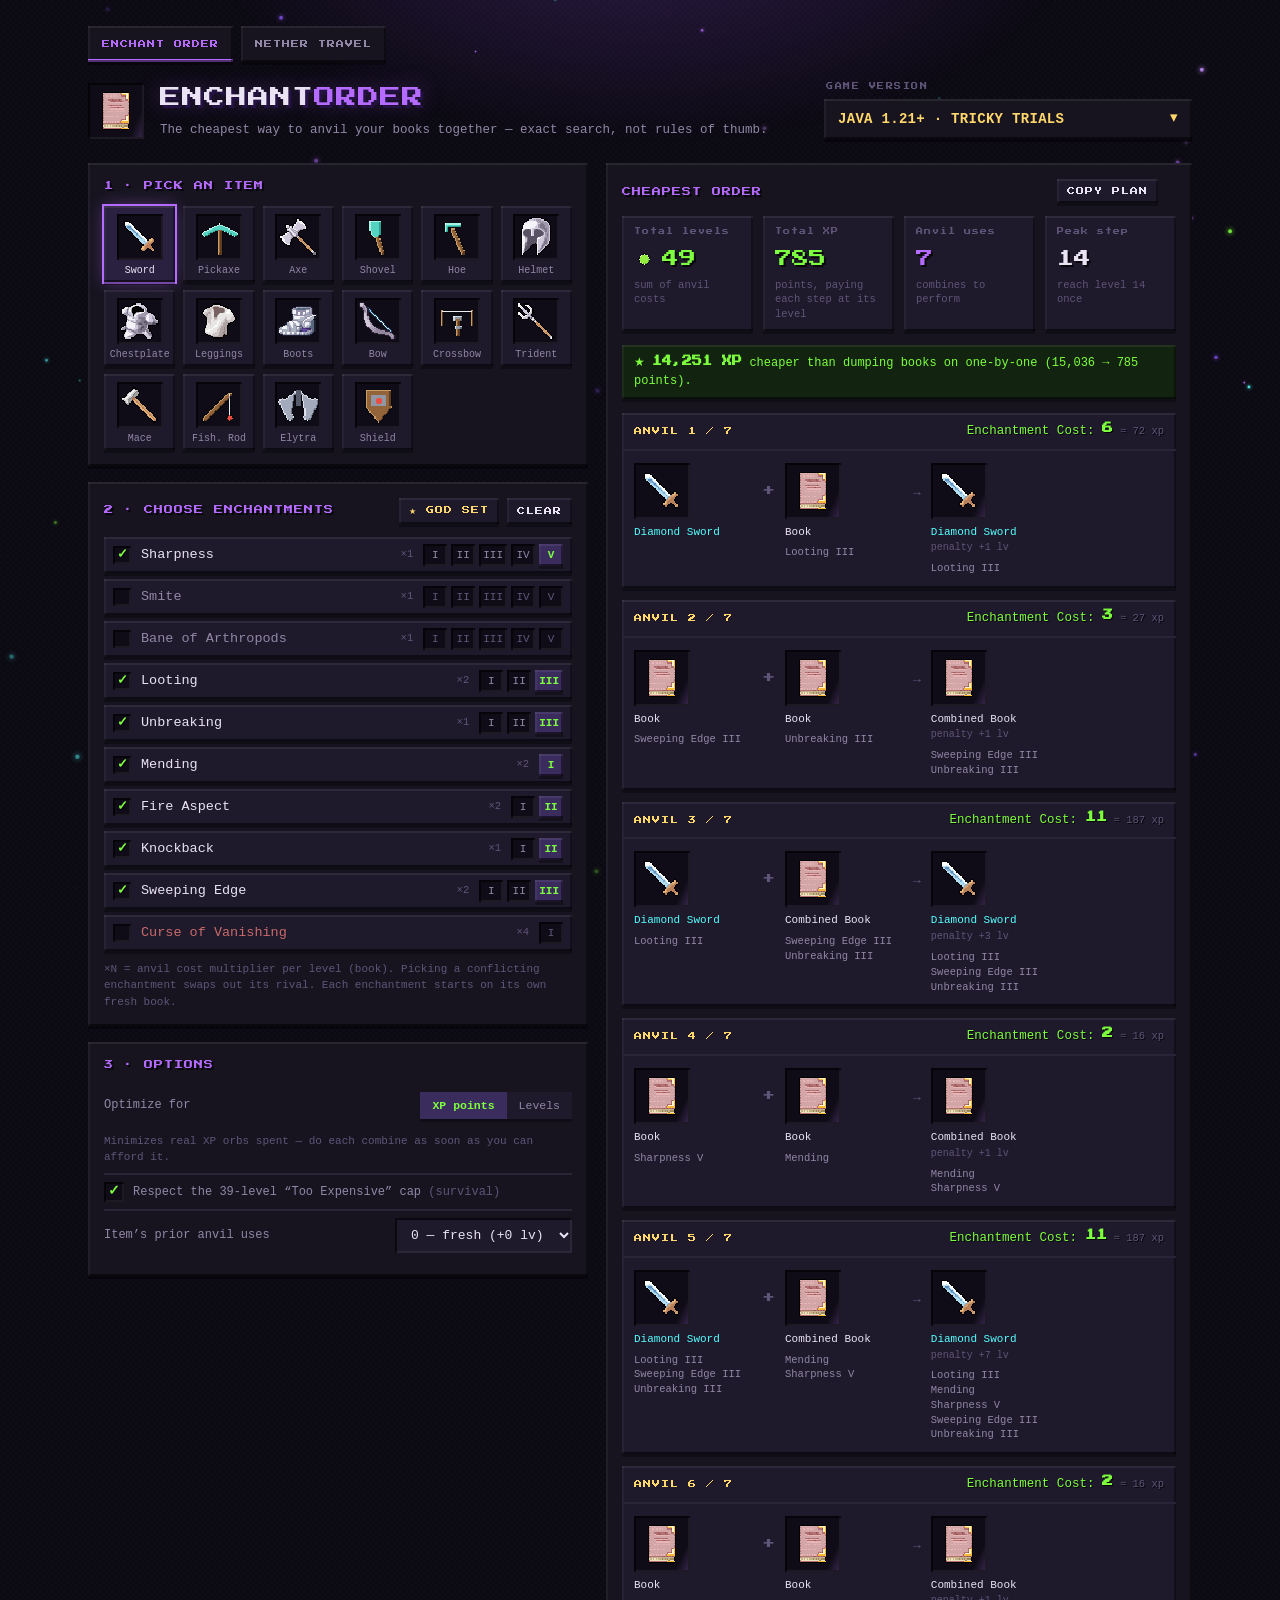
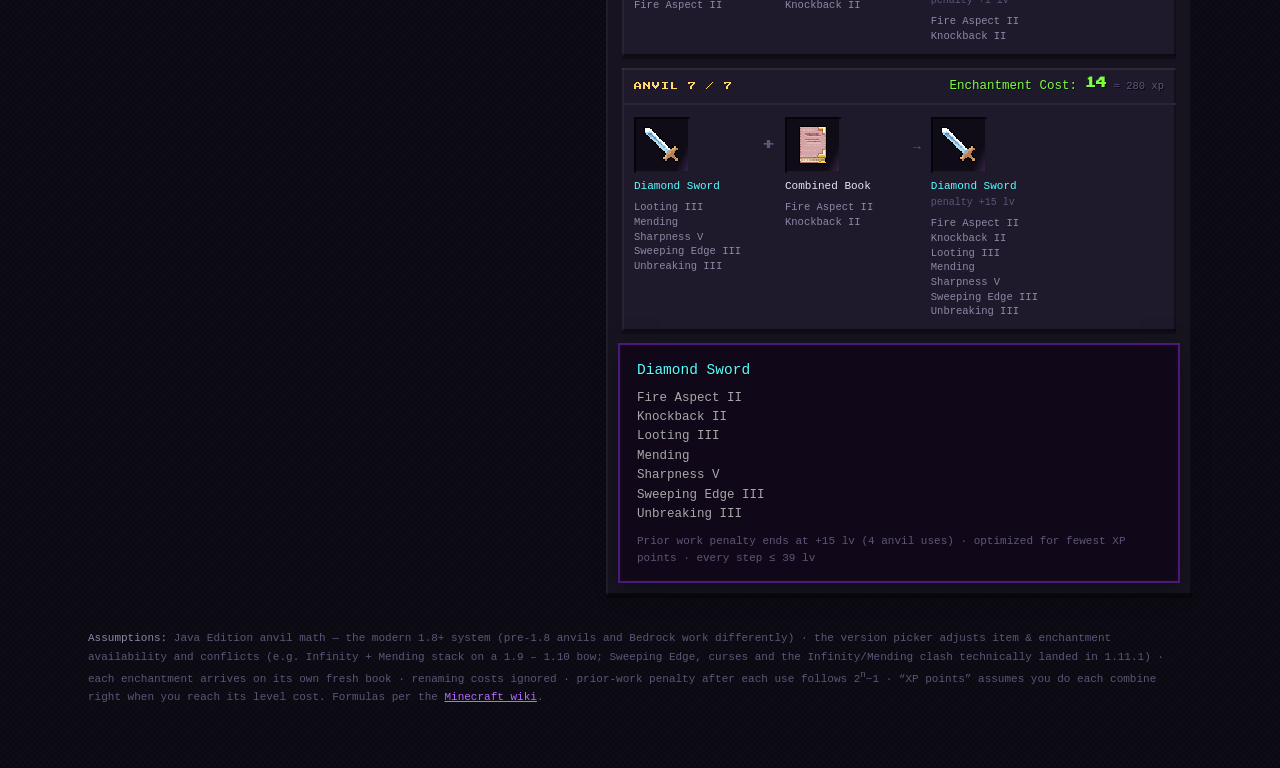
==== commit 62b756c8: "Add Nether Travel page (Overworld <-> Nether coordinate calculator) New nether.html converts Overwor" ====
--- a/index.html
+++ b/index.html
@@ -58,6 +58,15 @@
 }
 .wrap{position:relative; z-index:1; max-width:1140px; margin:0 auto; padding:26px 18px 60px}
 
+/* ---------- nav tabs ---------- */
+.tabs{display:flex; gap:8px; margin-bottom:20px; flex-wrap:wrap}
+.tab{font-family:var(--px); font-size:8px; letter-spacing:1px; text-decoration:none;
+  color:var(--dim); background:var(--panel); box-shadow:var(--bev-out); padding:12px 14px}
+.tab:hover{color:var(--ink); background:var(--panel2)}
+.tab.on{color:var(--glint); box-shadow:var(--bev-out), inset 0 -3px 0 var(--glint)}
+.tab:active{transform:translateY(1px)}
+.tab:focus-visible{outline:2px dashed var(--glint); outline-offset:2px}
+
 /* ---------- header ---------- */
 header{display:flex; align-items:center; gap:16px; margin-bottom:24px; flex-wrap:wrap}
 header .hslot{flex:none}
@@ -253,6 +262,11 @@
 <canvas id="particles" aria-hidden="true"></canvas>
 <div id="runes" aria-hidden="true"></div>
 <div class="wrap">
+
+<nav class="tabs" aria-label="Tools">
+  <a class="tab on" href="index.html" aria-current="page">ENCHANT ORDER</a>
+  <a class="tab" href="nether.html">NETHER TRAVEL</a>
+</nav>
 
 <header>
   <div class="slot glint hslot" id="headSlot"></div>
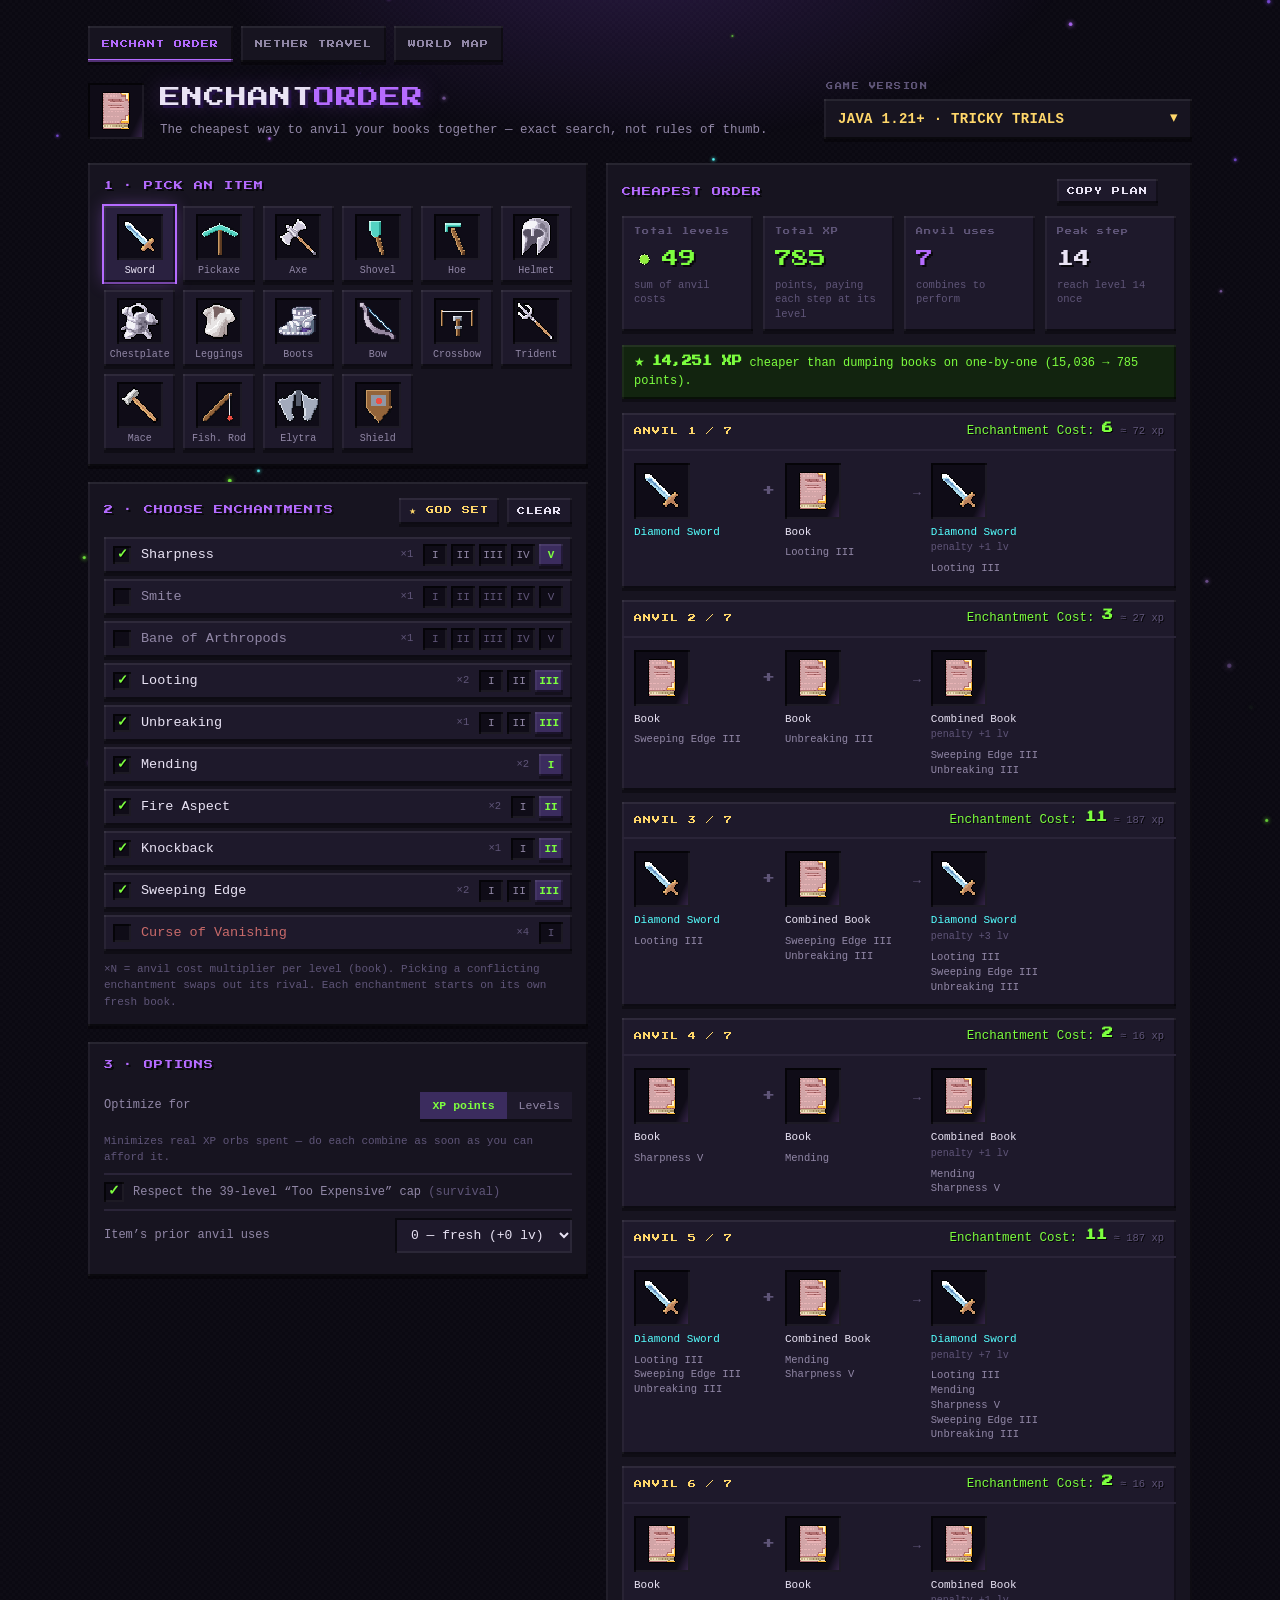
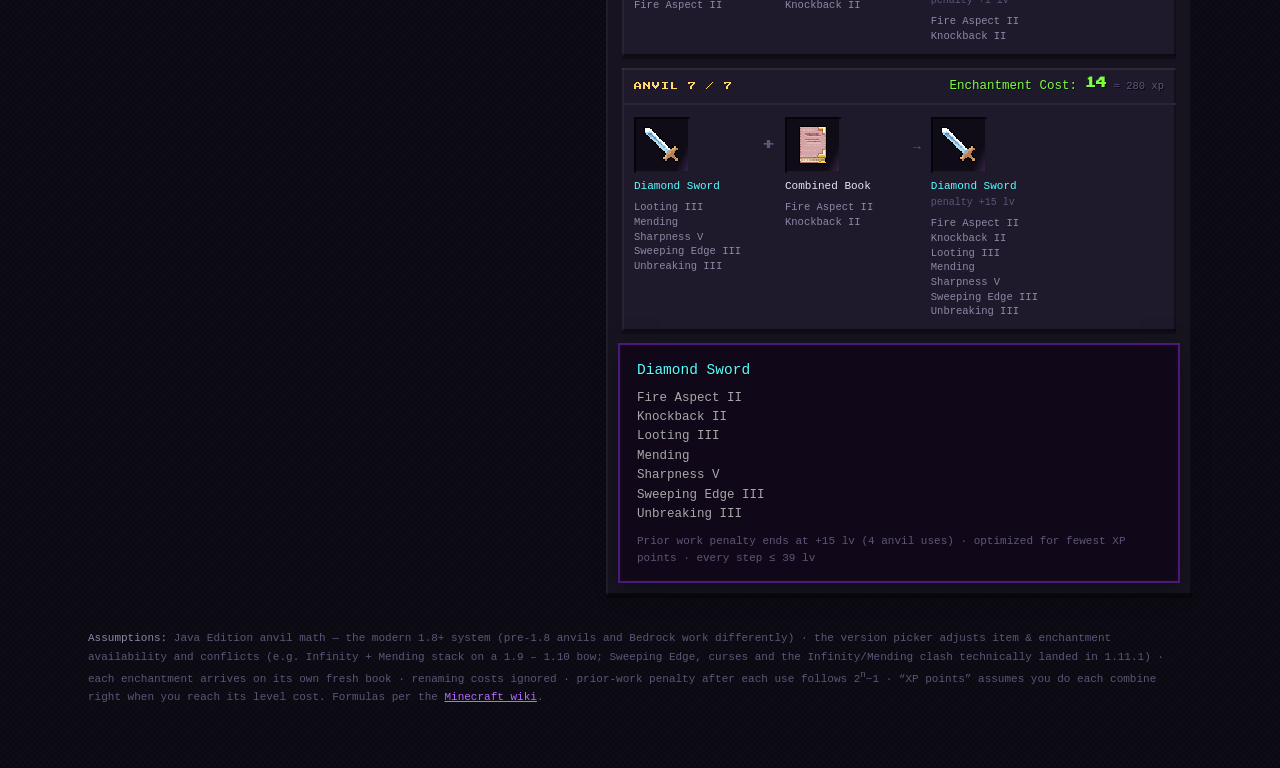
==== commit db8e1066: "Add World Map page: seed explorer that deep-links into Chunkbase New worldmap.html takes a world see" ====
--- a/index.html
+++ b/index.html
@@ -266,6 +266,7 @@
 <nav class="tabs" aria-label="Tools">
   <a class="tab on" href="index.html" aria-current="page">ENCHANT ORDER</a>
   <a class="tab" href="nether.html">NETHER TRAVEL</a>
+  <a class="tab" href="worldmap.html">WORLD MAP</a>
 </nav>
 
 <header>
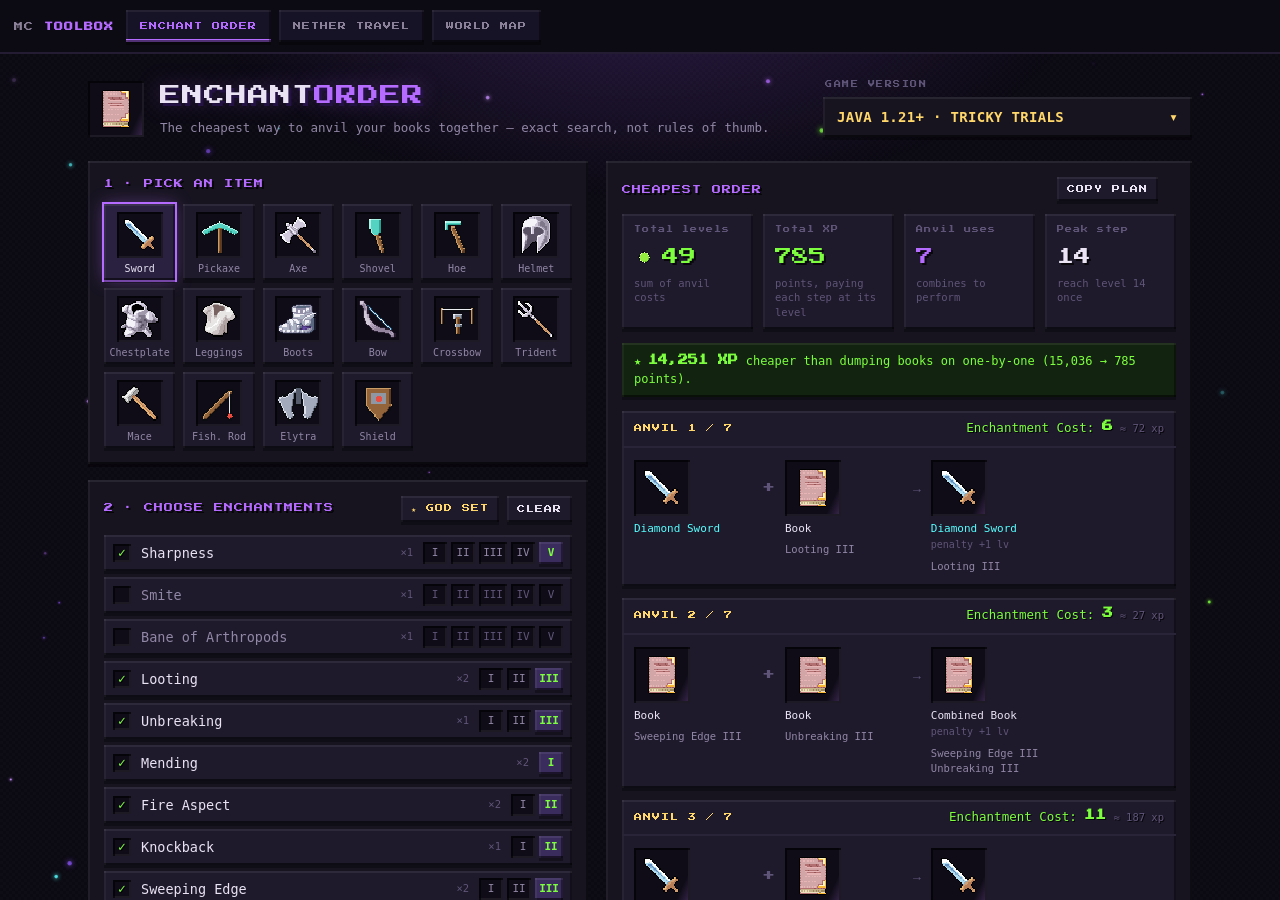
==== commit 247d62e6: "Host all three tools in one shell for instant, state-preserving tabs index.html is now a lightweight" ====
--- a/index.html
+++ b/index.html
@@ -3,1053 +3,110 @@
 <head>
 <meta charset="utf-8">
 <meta name="viewport" content="width=device-width, initial-scale=1">
-<meta name="description" content="Minecraft anvil calculator — find the cheapest order to combine enchanted books onto your gear (Java 1.8 – 1.21+ mechanics).">
-<title>Enchant Order — Minecraft Anvil Calculator</title>
+<meta name="description" content="A Minecraft toolbox: enchantment-order optimizer, Nether travel calculator, and world-map seed explorer — all in one place.">
+<title>Minecraft Toolbox — Enchant · Nether · World Map</title>
+<link rel="stylesheet" href="theme.css">
 <style>
-@font-face{font-family:'Press Start 2P';font-style:normal;font-weight:400;src:url([data-uri]) format('woff2');}
 :root{
-  color-scheme: dark;
-  --void:#0b0912;
-  --panel:#171420;
-  --panel2:#1e192b;
-  --slot:#0f0c17;
-  --ink:#e9e3f4;
-  --dim:#9187a6;
-  --faint:#5f5578;
-  --line:#2a2438;
-  --glint:#b56bff;
-  --glint-deep:#7d4ce0;
-  --aqua:#55ffff;
-  --xp:#7dff3f;
-  --gold:#ffd76a;
-  --red:#ff6a6a;
   --px:'Press Start 2P','Courier New',monospace;
   --mono:'Cascadia Mono','Consolas',ui-monospace,Menlo,monospace;
+  --bar:#0c0a12; --bar2:#171326; --ink:#e9e3f4; --dim:#8b8199; --line:#241c33;
+  --enchant:#b56bff; --nether:#ff8a3c; --world:#43d17f;
+  --bev-out: inset 0 2px 0 rgba(255,255,255,.06), inset 2px 0 0 rgba(255,255,255,.04),
+             inset 0 -2px 0 rgba(0,0,0,.55), inset -2px 0 0 rgba(0,0,0,.4), 0 3px 0 rgba(0,0,0,.35);
 }
-*{box-sizing:border-box;margin:0;padding:0}
-html{background:var(--void)}
-body{
-  font-family:var(--mono); font-size:13.5px; line-height:1.5; color:var(--ink);
-  background:
-    conic-gradient(rgba(255,255,255,.012) 25%, transparent 0 50%, rgba(255,255,255,.012) 0 75%, transparent 0) 0 0/6px 6px,
-    var(--void);
-  min-height:100vh; overflow-x:hidden;
-}
-body::before{
-  content:""; position:fixed; inset:0; pointer-events:none; z-index:0;
-  background:radial-gradient(640px 320px at 50% -80px, rgba(139,79,222,.26), transparent 70%);
-}
-#particles{position:fixed; inset:0; width:100%; height:100%; pointer-events:none; z-index:0}
-#runes{position:fixed; inset:0; overflow:hidden; pointer-events:none; z-index:0}
-#runes span{
-  position:absolute; bottom:-6vh; font-family:var(--mono); color:var(--glint);
-  animation:runefloat linear infinite; opacity:0; will-change:transform,opacity;
-  text-shadow:0 0 8px rgba(181,107,255,.8);
-}
-@keyframes runefloat{
-  0%{transform:translateY(0) rotate(0deg); opacity:0}
-  12%{opacity:var(--o,.13)}
-  85%{opacity:var(--o,.13)}
-  100%{transform:translateY(-108vh) rotate(var(--r,25deg)); opacity:0}
-}
-@media (prefers-reduced-motion: reduce){
-  #runes{display:none}
-  *,*::before,*::after{animation:none !important; transition:none !important}
-}
-.wrap{position:relative; z-index:1; max-width:1140px; margin:0 auto; padding:26px 18px 60px}
+*{box-sizing:border-box; margin:0; padding:0}
+html,body{height:100%}
+body{background:#0b0912; font-family:var(--mono); color:var(--ink); overflow:hidden;
+  display:flex; flex-direction:column}
 
-/* ---------- nav tabs ---------- */
-.tabs{display:flex; gap:8px; margin-bottom:20px; flex-wrap:wrap}
-.tab{font-family:var(--px); font-size:8px; letter-spacing:1px; text-decoration:none;
-  color:var(--dim); background:var(--panel); box-shadow:var(--bev-out); padding:12px 14px}
-.tab:hover{color:var(--ink); background:var(--panel2)}
-.tab.on{color:var(--glint); box-shadow:var(--bev-out), inset 0 -3px 0 var(--glint)}
+.appbar{flex:none; display:flex; align-items:center; gap:12px; flex-wrap:wrap;
+  padding:10px 14px; background:var(--bar); border-bottom:2px solid var(--line); z-index:2}
+.brand{font-family:var(--px); font-size:9px; letter-spacing:1px; color:var(--dim); white-space:nowrap}
+.brand b{color:var(--enchant)}
+.tabbar{display:flex; gap:8px; flex-wrap:wrap}
+.tab{font-family:var(--px); font-size:8px; letter-spacing:1px; color:var(--dim); background:var(--bar2);
+  box-shadow:var(--bev-out); padding:12px 14px; border:0; cursor:pointer}
+.tab:hover{color:var(--ink); background:#20193a}
+.tab[aria-selected="true"]{color:var(--acc); box-shadow:var(--bev-out), inset 0 -3px 0 var(--acc)}
 .tab:active{transform:translateY(1px)}
-.tab:focus-visible{outline:2px dashed var(--glint); outline-offset:2px}
+.tab:focus-visible{outline:2px dashed var(--acc, #fff); outline-offset:2px}
+.tab.enchant{--acc:var(--enchant)} .tab.nether{--acc:var(--nether)} .tab.world{--acc:var(--world)}
 
-/* ---------- header ---------- */
-header{display:flex; align-items:center; gap:16px; margin-bottom:24px; flex-wrap:wrap}
-header .hslot{flex:none}
-.h-title{font-family:var(--px); font-size:21px; color:var(--ink); letter-spacing:1px;
-  text-shadow:3px 3px 0 #241245, 0 0 22px rgba(181,107,255,.35)}
-.h-title .accent{color:var(--glint)}
-.h-sub{color:var(--dim); font-size:12.5px; margin-top:7px}
-.verwrap{margin-left:auto; align-self:flex-start; display:flex; flex-direction:column; gap:6px}
-.verwrap .eyebrow{font-family:var(--px); font-size:7px; letter-spacing:1.5px; color:var(--faint);
-  padding-left:2px}
-.verpick{position:relative}
-select.h-chip{font-family:var(--mono); font-size:14px; font-weight:bold; color:var(--gold);
-  border:0; cursor:pointer; width:100%;
-  padding:12px 40px 12px 14px; background:var(--panel); box-shadow:var(--bev-out);
-  -webkit-appearance:none; appearance:none; letter-spacing:.3px}
-select.h-chip:hover{color:#ffe9a0}
-select.h-chip:focus-visible{outline:2px dashed var(--glint); outline-offset:2px}
-select.h-chip option{background:#141019; color:var(--ink); font-weight:normal; padding:8px}
-.verpick::after{content:"▾"; position:absolute; right:14px; top:50%; transform:translateY(-50%);
-  color:var(--gold); pointer-events:none; font-size:15px}
+.frames{position:relative; flex:1 1 auto; min-height:0}
+.frames iframe{position:absolute; inset:0; width:100%; height:100%; border:0; background:#0b0912;
+  display:none}
+.frames iframe.active{display:block}
 
-/* ---------- pixel bevels ---------- */
-:root{
-  --bev-out: inset 0 2px 0 rgba(255,255,255,.07), inset 2px 0 0 rgba(255,255,255,.045),
-             inset 0 -2px 0 rgba(0,0,0,.55), inset -2px 0 0 rgba(0,0,0,.4), 0 3px 0 rgba(0,0,0,.35);
-  --bev-in:  inset 2px 2px 0 rgba(0,0,0,.65), inset -2px -2px 0 rgba(255,255,255,.06);
-}
-.panel{background:var(--panel); box-shadow:var(--bev-out); padding:16px; position:relative}
-.panel + .panel{margin-top:16px}
-.p-head{display:flex; align-items:baseline; gap:10px; margin-bottom:13px; flex-wrap:wrap}
-.p-title{font-family:var(--px); font-size:9px; letter-spacing:1px; color:var(--glint);
-  text-shadow:2px 2px 0 rgba(0,0,0,.7); text-transform:uppercase}
-.p-note{color:var(--faint); font-size:11px}
-
-/* ---------- layout ---------- */
-main{display:grid; grid-template-columns:minmax(430px,500px) 1fr; gap:18px; align-items:start}
-#right{position:sticky; top:16px}
-@media (max-width:1020px){
-  main{grid-template-columns:1fr}
-  #right{position:static}
-  .verwrap{margin-left:0}
-}
-
-/* ---------- slots & sprites ---------- */
-.slot{
-  width:56px; height:56px; background:var(--slot); box-shadow:var(--bev-in);
-  display:flex; align-items:center; justify-content:center; position:relative; flex:none;
-}
-.slot .spr{image-rendering:pixelated}
-.tex{image-rendering:pixelated; display:block; object-fit:contain}
-.slot.glint::after{
-  content:""; position:absolute; inset:2px; pointer-events:none; mix-blend-mode:screen;
-  background:linear-gradient(115deg, transparent 32%, rgba(190,120,255,.42) 45%, rgba(120,200,255,.30) 55%, transparent 68%);
-  background-size:260% 260%; animation:glintsweep 3.2s linear infinite;
-}
-@keyframes glintsweep{0%{background-position:120% 0}100%{background-position:-140% 0}}
-@media (prefers-reduced-motion: reduce){.slot.glint::after{background:rgba(181,107,255,.12); animation:none}}
-
-/* ---------- item grid ---------- */
-#itemGrid{display:grid; grid-template-columns:repeat(auto-fill,minmax(66px,1fr)); gap:8px}
-.itembtn{
-  background:var(--panel2); border:0; box-shadow:var(--bev-out); cursor:pointer;
-  padding:8px 4px 6px; display:flex; flex-direction:column; align-items:center; gap:5px;
-  color:var(--dim); font-family:var(--mono); font-size:10px;
-}
-.itembtn .box{width:46px; height:46px; display:flex; align-items:center; justify-content:center;
-  background:var(--slot); box-shadow:var(--bev-in)}
-.itembtn:hover{color:var(--ink)}
-.itembtn:active{transform:translateY(1px)}
-.itembtn.on{color:var(--ink); background:#2a2140;
-  box-shadow:var(--bev-out), 0 0 0 2px var(--glint), 0 0 16px rgba(181,107,255,.4)}
-.itembtn:focus-visible{outline:2px dashed var(--glint); outline-offset:2px}
-
-/* ---------- enchant list ---------- */
-.tools{display:flex; gap:8px; margin-left:auto}
-.pxbtn{
-  font-family:var(--px); font-size:8px; color:var(--ink); background:var(--panel2);
-  border:0; box-shadow:var(--bev-out); padding:8px 10px; cursor:pointer; letter-spacing:1px;
-}
-.pxbtn:hover{background:#2a2140}
-.pxbtn:active{box-shadow:var(--bev-in); transform:translateY(1px)}
-.pxbtn:focus-visible{outline:2px dashed var(--glint); outline-offset:2px}
-.pxbtn.gold{color:var(--gold)}
-#enchList{display:flex; flex-direction:column; gap:6px}
-.ench{
-  display:flex; align-items:center; gap:10px; padding:7px 9px; background:var(--panel2);
-  box-shadow:var(--bev-out); cursor:pointer; user-select:none;
-}
-.ench:hover{background:#251d38}
-.ench .tick{
-  width:18px; height:18px; flex:none; background:var(--slot); box-shadow:var(--bev-in);
-  display:flex; align-items:center; justify-content:center;
-  color:var(--xp); font-weight:bold; font-size:13px;
-}
-.ench .tick::after{content:""}
-.ench.on .tick::after{content:"✓"; text-shadow:1px 1px 0 rgba(0,0,0,.8)}
-.ench .nm{color:var(--dim); flex:1 1 auto; min-width:0}
-.ench.on .nm{color:var(--ink)}
-.ench.curse .nm{color:#c96a6a}
-.ench.on.curse .nm{color:var(--red)}
-.ench .mult{color:var(--faint); font-size:10.5px; flex:none}
-.lvls{display:flex; gap:4px; flex:none}
-.lvl{
-  min-width:24px; height:22px; border:0; background:var(--slot); box-shadow:var(--bev-in);
-  color:var(--faint); font-family:var(--mono); font-size:11px; cursor:pointer; padding:0 4px;
-}
-.ench.on .lvl{color:var(--dim)}
-.ench.on .lvl.sel{background:#3b2c5e; color:var(--xp); box-shadow:var(--bev-out); font-weight:bold}
-.lvl:focus-visible{outline:2px dashed var(--glint); outline-offset:1px}
-.ench.flash{animation:flashout .55s ease}
-@keyframes flashout{0%{background:#4b2a2a}100%{background:var(--panel2)}}
-
-/* ---------- options ---------- */
-.optrow{display:flex; align-items:center; gap:12px; flex-wrap:wrap; padding:7px 0}
-.optrow + .optrow{border-top:2px solid var(--line)}
-.optlabel{color:var(--dim); font-size:12px; flex:1 1 160px}
-.seg{display:flex; gap:0; box-shadow:var(--bev-out)}
-.seg button{
-  border:0; background:var(--panel2); color:var(--dim); font-family:var(--mono); font-size:11.5px;
-  padding:7px 12px; cursor:pointer;
-}
-.seg button.on{background:#3b2c5e; color:var(--xp); font-weight:bold}
-.seg button:focus-visible{outline:2px dashed var(--glint); outline-offset:-2px}
-.checkbox{display:flex; align-items:center; gap:9px; cursor:pointer}
-.checkbox .box{width:20px; height:20px; background:var(--slot); box-shadow:var(--bev-in);
-  display:flex; align-items:center; justify-content:center; color:var(--xp); font-weight:bold}
-select{
-  background:var(--panel2); color:var(--ink); border:0; box-shadow:var(--bev-in);
-  font-family:var(--mono); font-size:13px; padding:9px 12px; cursor:pointer;
-}
-select option{background:#141019; color:var(--ink)}
-.opthint{width:100%; color:var(--faint); font-size:11px; margin-top:2px}
-
-/* ---------- results ---------- */
-#results .empty{
-  display:flex; flex-direction:column; align-items:center; gap:16px; padding:44px 20px; text-align:center;
-  color:var(--dim);
-}
-.tiles{display:grid; grid-template-columns:repeat(auto-fit,minmax(118px,1fr)); gap:10px; margin-bottom:14px}
-.tile{background:var(--panel2); box-shadow:var(--bev-out); padding:11px 12px 10px}
-.tile .t-label{font-family:var(--px); font-size:7px; letter-spacing:1px; color:var(--faint); margin-bottom:8px}
-.tile .t-num{font-family:var(--px); font-size:17px; color:var(--ink); text-shadow:2px 2px 0 rgba(0,0,0,.7);
-  display:flex; align-items:center; gap:8px; font-variant-numeric:tabular-nums}
-.tile .t-num.green{color:var(--xp)}
-.tile .t-num.purple{color:var(--glint)}
-.tile .t-sub{color:var(--faint); font-size:10.5px; margin-top:7px; line-height:1.35}
-.savings{
-  margin:0 0 14px; padding:9px 12px; background:#12240f; box-shadow:var(--bev-out);
-  color:var(--xp); font-size:12px;
-}
-.savings b{font-family:var(--px); font-size:10px}
-.warncard{
-  margin:0 0 14px; padding:12px 14px; background:#2c1113; box-shadow:var(--bev-out), 0 0 0 2px #7a2a2a;
-  color:#ffb3b3; font-size:12.5px; line-height:1.55;
-}
-.warncard .wt{font-family:var(--px); font-size:9px; color:var(--red); margin-bottom:8px}
-
-.step{background:var(--panel2); box-shadow:var(--bev-out); margin-bottom:12px}
-.step-head{display:flex; align-items:center; gap:10px; padding:8px 12px; border-bottom:2px solid var(--line)}
-.step-no{font-family:var(--px); font-size:8px; color:var(--gold); letter-spacing:1px}
-.step-cost{margin-left:auto; color:var(--xp); font-size:12.5px; text-shadow:1px 1px 0 rgba(0,0,0,.8)}
-.step-cost b{font-family:var(--px); font-size:11px}
-.step-cost .xpeq{color:var(--faint); font-size:10.5px; margin-left:7px}
-.combo{display:flex; align-items:flex-start; gap:10px; padding:12px; flex-wrap:wrap}
-.cell{display:flex; flex-direction:column; gap:6px; width:118px}
-.cell .nm{font-size:11px; color:var(--ink); line-height:1.35; overflow-wrap:break-word}
-.cell .nm .t{color:var(--aqua)}
-.cell .enchline{display:block; color:var(--dim); font-size:10.5px; line-height:1.4}
-.cell .enchline.curse{color:var(--red)}
-.cell .more{color:var(--faint); font-size:10px}
-.op{font-family:var(--px); font-size:13px; color:var(--faint); padding-top:18px; flex:none}
-.pwp{display:inline-block; margin-top:2px; font-size:10px; color:var(--faint)}
-
-.tt{
-  margin-top:16px; background:rgba(16,8,24,.96); padding:13px 15px;
-  box-shadow:0 0 0 2px #17061f, 0 0 0 4px #4a1a78, 0 6px 24px rgba(0,0,0,.55);
-}
-.tt .tt-name{color:var(--aqua); font-size:14.5px; margin-bottom:7px; text-shadow:1px 1px 0 rgba(0,0,0,.8)}
-.tt .tt-e{color:#a8a8a8; font-size:12.5px; line-height:1.55}
-.tt .tt-e.curse{color:var(--red)}
-.tt .tt-meta{color:var(--faint); font-size:11px; margin-top:9px; line-height:1.5}
-.res-head{display:flex; align-items:center; gap:10px; margin-bottom:13px}
-.res-head .p-title{font-size:9px}
-#copyBtn{margin-left:auto}
-.copied{color:var(--xp); font-size:11px; margin-left:8px}
-
-footer{margin-top:34px; color:var(--faint); font-size:11px; line-height:1.7}
-footer b{color:var(--dim); font-weight:normal}
-a{color:var(--glint)}
+/* first-load hint fades once frames are ready */
+.loading{position:absolute; inset:0; display:flex; align-items:center; justify-content:center;
+  font-family:var(--px); font-size:9px; color:var(--dim); letter-spacing:1px; background:#0b0912;
+  z-index:1; transition:opacity .4s ease}
+.loading.gone{opacity:0; pointer-events:none}
 </style>
 </head>
 <body>
-<canvas id="particles" aria-hidden="true"></canvas>
-<div id="runes" aria-hidden="true"></div>
-<div class="wrap">
+<div class="appbar">
+  <span class="brand">MC&nbsp;<b>TOOLBOX</b></span>
+  <div class="tabbar" role="tablist" aria-label="Tools">
+    <button class="tab enchant" role="tab" id="tab-enchant" data-tool="enchant" aria-selected="true"  aria-controls="fr-enchant">ENCHANT ORDER</button>
+    <button class="tab nether"  role="tab" id="tab-nether"  data-tool="nether"  aria-selected="false" aria-controls="fr-nether">NETHER TRAVEL</button>
+    <button class="tab world"   role="tab" id="tab-world"   data-tool="world"   aria-selected="false" aria-controls="fr-world">WORLD MAP</button>
+  </div>
+</div>
 
-<nav class="tabs" aria-label="Tools">
-  <a class="tab on" href="index.html" aria-current="page">ENCHANT ORDER</a>
-  <a class="tab" href="nether.html">NETHER TRAVEL</a>
-  <a class="tab" href="worldmap.html">WORLD MAP</a>
-</nav>
+<div class="frames">
+  <div class="loading" id="loading">LOADING TOOLS…</div>
+  <iframe class="active" id="fr-enchant" data-tool="enchant" src="enchant.html"  title="Enchant Order"></iframe>
+  <iframe id="fr-nether"  data-tool="nether" src="nether.html"   title="Nether Travel"></iframe>
+  <iframe id="fr-world"   data-tool="world"  src="worldmap.html" title="World Map"></iframe>
+</div>
 
-<header>
-  <div class="slot glint hslot" id="headSlot"></div>
-  <div>
-    <div class="h-title">ENCHANT<span class="accent">ORDER</span></div>
-    <div class="h-sub">The cheapest way to anvil your books together — exact search, not rules of thumb.</div>
-  </div>
-  <span class="verwrap">
-    <span class="eyebrow">GAME VERSION</span>
-    <span class="verpick"><select id="verSel" class="h-chip" aria-label="Minecraft version"
-      title="Adjusts which items, enchantments and conflicts exist. Anvil math itself is identical from 1.8 onward."></select></span>
-  </span>
-</header>
-
-<main>
-  <section id="left">
-    <div class="panel">
-      <div class="p-head">
-        <span class="p-title">1 · Pick an item</span>
-      </div>
-      <div id="itemGrid"></div>
-    </div>
-
-    <div class="panel">
-      <div class="p-head">
-        <span class="p-title">2 · Choose enchantments</span>
-        <div class="tools">
-          <button class="pxbtn gold" id="presetBtn" title="Select the classic max loadout for this item">★ GOD SET</button>
-          <button class="pxbtn" id="clearBtn">CLEAR</button>
-        </div>
-      </div>
-      <div id="enchList"></div>
-      <div class="p-note" style="margin-top:10px">×N = anvil cost multiplier per level (book). Picking a conflicting enchantment swaps out its rival. Each enchantment starts on its own fresh book.</div>
-    </div>
-
-    <div class="panel">
-      <div class="p-head"><span class="p-title">3 · Options</span></div>
-      <div class="optrow">
-        <span class="optlabel">Optimize for</span>
-        <div class="seg" role="group" aria-label="Optimization metric">
-          <button id="metXp">XP points</button><button id="metLv">Levels</button>
-        </div>
-        <div class="opthint" id="metHint"></div>
-      </div>
-      <div class="optrow">
-        <label class="checkbox" id="capBox">
-          <span class="box" id="capTick">✓</span>
-          <span class="optlabel" style="flex:none">Respect the 39-level “Too Expensive” cap <span style="color:var(--faint)">(survival)</span></span>
-        </label>
-      </div>
-      <div class="optrow">
-        <span class="optlabel">Item’s prior anvil uses</span>
-        <select id="priorSel" aria-label="Prior anvil uses on the item">
-          <option value="0">0 — fresh (+0 lv)</option>
-          <option value="1">1 (+1 lv)</option>
-          <option value="2">2 (+3 lv)</option>
-          <option value="3">3 (+7 lv)</option>
-          <option value="4">4 (+15 lv)</option>
-          <option value="5">5 (+31 lv)</option>
-          <option value="6">6 (+63 lv)</option>
-        </select>
-      </div>
-    </div>
-  </section>
-
-  <section id="right">
-    <div class="panel" id="results"></div>
-  </section>
-</main>
-
-<footer>
-  <b>Assumptions:</b> Java Edition anvil math — the modern 1.8+ system (pre-1.8 anvils and Bedrock work differently) · the version picker adjusts item &amp; enchantment availability and conflicts (e.g. Infinity + Mending stack on a 1.9 – 1.10 bow; Sweeping Edge, curses and the Infinity/Mending clash technically landed in 1.11.1) · each enchantment arrives on its own fresh book · renaming costs ignored ·
-  prior-work penalty after each use follows 2<sup>n</sup>−1 · “XP points” assumes you do each combine right when you reach its level cost.
-  Formulas per the <a href="https://minecraft.wiki/w/Anvil_mechanics" target="_blank" rel="noopener">Minecraft wiki</a>.
-</footer>
-
-</div>
 <script>
 "use strict";
-/* ============================== DATA ============================== */
-const ROMAN = ["","I","II","III","IV","V","VI"];
-const E = {
-  protection:            {n:"Protection",            max:4, m:1},
-  fire_protection:       {n:"Fire Protection",       max:4, m:1},
-  blast_protection:      {n:"Blast Protection",      max:4, m:2},
-  projectile_protection: {n:"Projectile Protection", max:4, m:1},
-  feather_falling:       {n:"Feather Falling",       max:4, m:1},
-  respiration:           {n:"Respiration",           max:3, m:2},
-  aqua_affinity:         {n:"Aqua Affinity",         max:1, m:2},
-  thorns:                {n:"Thorns",                max:3, m:4},
-  depth_strider:         {n:"Depth Strider",         max:3, m:2},
-  frost_walker:          {n:"Frost Walker",          max:2, m:2},
-  soul_speed:            {n:"Soul Speed",            max:3, m:4},
-  swift_sneak:           {n:"Swift Sneak",           max:3, m:4},
-  sharpness:             {n:"Sharpness",             max:5, m:1},
-  smite:                 {n:"Smite",                 max:5, m:1},
-  bane_of_arthropods:    {n:"Bane of Arthropods",    max:5, m:1},
-  knockback:             {n:"Knockback",             max:2, m:1},
-  fire_aspect:           {n:"Fire Aspect",           max:2, m:2},
-  looting:               {n:"Looting",               max:3, m:2},
-  sweeping_edge:         {n:"Sweeping Edge",         max:3, m:2},
-  efficiency:            {n:"Efficiency",            max:5, m:1},
-  silk_touch:            {n:"Silk Touch",            max:1, m:4},
-  unbreaking:            {n:"Unbreaking",            max:3, m:1},
-  fortune:               {n:"Fortune",               max:3, m:2},
-  power:                 {n:"Power",                 max:5, m:1},
-  punch:                 {n:"Punch",                 max:2, m:2},
-  flame:                 {n:"Flame",                 max:1, m:2},
-  infinity:              {n:"Infinity",              max:1, m:4},
-  luck_of_the_sea:       {n:"Luck of the Sea",       max:3, m:2},
-  lure:                  {n:"Lure",                  max:3, m:2},
-  loyalty:               {n:"Loyalty",               max:3, m:1},
-  impaling:              {n:"Impaling",              max:5, m:2},
-  riptide:               {n:"Riptide",               max:3, m:2},
-  channeling:            {n:"Channeling",            max:1, m:4},
-  multishot:             {n:"Multishot",             max:1, m:2},
-  piercing:              {n:"Piercing",              max:4, m:1},
-  quick_charge:          {n:"Quick Charge",          max:3, m:1},
-  density:               {n:"Density",               max:5, m:1},
-  breach:                {n:"Breach",                max:4, m:2},
-  wind_burst:            {n:"Wind Burst",            max:3, m:2},
-  mending:               {n:"Mending",               max:1, m:2},
-  curse_of_binding:      {n:"Curse of Binding",      max:1, m:4, curse:true},
-  curse_of_vanishing:    {n:"Curse of Vanishing",    max:1, m:4, curse:true},
-};
-/* ---- version gating ---- */
-const VERSIONS = [
-  {id:21, label:"JAVA 1.21+ · TRICKY TRIALS"},
-  {id:19, label:"JAVA 1.19 - 1.20 · WILD UPDATE"},
-  {id:16, label:"JAVA 1.16 - 1.18 · NETHER UPDATE"},
-  {id:14, label:"JAVA 1.14 - 1.15 · VILLAGE &amp; PILLAGE"},
-  {id:13, label:"JAVA 1.13 · UPDATE AQUATIC"},
-  {id:11, label:"JAVA 1.11 - 1.12 · EXPLORATION"},
-  {id:9,  label:"JAVA 1.9 - 1.10 · COMBAT UPDATE"},
-  {id:8,  label:"JAVA 1.8 · BOUNTIFUL UPDATE"},
-];
-/* first version tier each enchantment exists in (default 8 = 1.8 or earlier) */
-const ENCH_SINCE = {
-  mending:9, frost_walker:9,
-  curse_of_binding:11, curse_of_vanishing:11, sweeping_edge:11,   /* 1.11.1 */
-  impaling:13, riptide:13, loyalty:13, channeling:13,
-  multishot:14, piercing:14, quick_charge:14,
-  soul_speed:16, swift_sneak:19,
-  density:21, breach:21, wind_burst:21,
-};
-const ITEM_SINCE = { shield:9, elytra:9, trident:13, crossbow:14, mace:21 };
-/* per-item exceptions: hoes only became enchantable mining tools in 1.16.2 */
-const ITEM_ENCH_SINCE = { hoe: { efficiency:16, fortune:16, silk_touch:16 } };
+const TOOLS = ["enchant", "nether", "world"];
+const tabs = [...document.querySelectorAll(".tab")];
+const frames = [...document.querySelectorAll(".frames iframe")];
 
-function enchAvail(itemId, k, v){
-  if ((ENCH_SINCE[k] || 8) > v) return false;
-  const ex = ITEM_ENCH_SINCE[itemId];
-  return !(ex && (ex[k] || 8) > v);
+function toolFromHash(){
+  const h = location.hash.replace("#", "");
+  return TOOLS.includes(h) ? h : "enchant";
 }
-function availItems(v){ return ITEMS.filter(i => (ITEM_SINCE[i.id] || 8) <= v); }
-function availEnch(item, v){ return item.ench.filter(k => enchAvail(item.id, k, v)); }
-
-/* mutually exclusive sets (pairwise within each list) — version aware:
-   Infinity/Mending only conflict from 1.11.1 onward. (The four Protections
-   were stackable only during 1.14 - 1.14.2 — too narrow to model as a tier,
-   so they stay exclusive everywhere.) */
-let CONFLICTS = {};
-function conflictsFor(v){
-  const sets = [
-    ["protection","fire_protection","blast_protection","projectile_protection"],
-    ["sharpness","smite","bane_of_arthropods","density","breach"],
-    ["silk_touch","fortune"],
-    ["depth_strider","frost_walker"],
-    ["riptide","loyalty"],
-    ["riptide","channeling"],
-    ["multishot","piercing"],
-  ];
-  if (v >= 11) sets.push(["infinity","mending"]);
-  const map = {};
-  for (const set of sets) for (const a of set){
-    map[a] = map[a] || new Set();
-    for (const b of set) if (b !== a) map[a].add(b);
-  }
-  return map;
-}
-/* enchant order = god-set priority (curses always skipped by preset) */
-const ITEMS = [
-  {id:"sword",       n:"Sword",       tip:"Diamond Sword",       ench:["sharpness","smite","bane_of_arthropods","looting","unbreaking","mending","fire_aspect","knockback","sweeping_edge","curse_of_vanishing"]},
-  {id:"pickaxe",     n:"Pickaxe",     tip:"Diamond Pickaxe",     ench:["efficiency","fortune","silk_touch","unbreaking","mending","curse_of_vanishing"]},
-  {id:"axe",         n:"Axe",         tip:"Diamond Axe",         ench:["efficiency","sharpness","smite","bane_of_arthropods","fortune","silk_touch","unbreaking","mending","curse_of_vanishing"]},
-  {id:"shovel",      n:"Shovel",      tip:"Diamond Shovel",      ench:["efficiency","silk_touch","fortune","unbreaking","mending","curse_of_vanishing"]},
-  {id:"hoe",         n:"Hoe",         tip:"Diamond Hoe",         ench:["efficiency","fortune","silk_touch","unbreaking","mending","curse_of_vanishing"]},
-  {id:"helmet",      n:"Helmet",      tip:"Diamond Helmet",      ench:["protection","fire_protection","blast_protection","projectile_protection","respiration","aqua_affinity","thorns","unbreaking","mending","curse_of_binding","curse_of_vanishing"]},
-  {id:"chestplate",  n:"Chestplate",  tip:"Diamond Chestplate",  ench:["protection","fire_protection","blast_protection","projectile_protection","thorns","unbreaking","mending","curse_of_binding","curse_of_vanishing"]},
-  {id:"leggings",    n:"Leggings",    tip:"Diamond Leggings",    ench:["protection","fire_protection","blast_protection","projectile_protection","swift_sneak","thorns","unbreaking","mending","curse_of_binding","curse_of_vanishing"]},
-  {id:"boots",       n:"Boots",       tip:"Diamond Boots",       ench:["protection","fire_protection","blast_protection","projectile_protection","feather_falling","depth_strider","frost_walker","soul_speed","thorns","unbreaking","mending","curse_of_binding","curse_of_vanishing"]},
-  {id:"bow",         n:"Bow",         tip:"Bow",                 ench:["power","punch","flame","unbreaking","mending","infinity","curse_of_vanishing"]},
-  {id:"crossbow",    n:"Crossbow",    tip:"Crossbow",            ench:["quick_charge","piercing","multishot","unbreaking","mending","curse_of_vanishing"]},
-  {id:"trident",     n:"Trident",     tip:"Trident",             ench:["impaling","loyalty","channeling","riptide","unbreaking","mending","curse_of_vanishing"]},
-  {id:"mace",        n:"Mace",        tip:"Mace",                ench:["density","breach","smite","bane_of_arthropods","wind_burst","fire_aspect","unbreaking","mending","curse_of_vanishing"]},
-  {id:"fishing_rod", n:"Fish. Rod",   tip:"Fishing Rod",         ench:["luck_of_the_sea","lure","unbreaking","mending","curse_of_vanishing"]},
-  {id:"elytra",      n:"Elytra",      tip:"Elytra",              ench:["unbreaking","mending","curse_of_binding","curse_of_vanishing"]},
-  {id:"shield",      n:"Shield",      tip:"Shield",              ench:["unbreaking","mending","curse_of_vanishing"]},
-];
-
-/* ============================== SPRITES ============================== */
-const PAL = {
-  X:"#0b0b12",                                        // outline
-  D:"#ecfffb", C:"#a6f2e6", c:"#54d3c2", e:"#2ba192", // diamond hi/lt/mid/shadow
-  W:"#cb9c66", w:"#93643a", v:"#5d3b22",              // wood handle
-  I:"#f5f8fd", i:"#cfd6e1", j:"#8f97a5", J:"#59616f", // iron / steel
-  O:"#ffe79a", o:"#eeb63f", y:"#a9761d",              // gold
-  s:"#eceef4", S:"#a9aebd",                           // string / bowstring
-  G:"#ecffbe", g:"#93ec3f", h:"#57b81e",              // xp orb greens
-  T:"#b8f6e2", t:"#43c2a0", u:"#217e6a",              // trident teal
-  P:"#7250c8", p:"#482e88", b:"#301c5f", q:"#cda6ff", // book cover + rune
-  n:"#f4ead0", N:"#d9ca9c",                           // book pages
-  m:"#dbe0ea", M:"#a3aabc", l:"#6f7688", k:"#565c6c", // elytra membrane
-  r:"#ec4d42", R:"#b02b22",                           // red accents
-};
-
-/* ============================================================
-   Procedural icon generator — original 32x32 pixel art in the
-   Minecraft style. Each item is drawn from primitives in flat
-   "material" colors, then a light-from-top-left shading pass adds
-   highlight/shadow tiers and an outline pass rims every shape.
-   ============================================================ */
-const ICON = (function(){
-  const N = 32;
-  const grid = () => Array.from({length:N}, () => new Array(N).fill("."));
-  const inb = (x,y) => x>=0 && x<N && y>=0 && y<N;
-  const put = (G,x,y,c) => { x=Math.round(x); y=Math.round(y); if(inb(x,y)) G[y][x]=c; };
-  const rect = (G,x,y,w,h,c) => { for(let j=0;j<h;j++) for(let i=0;i<w;i++) put(G,x+i,y+j,c); };
-  const disc = (G,cx,cy,r,c) => { const r2=r*r;
-    for(let y=Math.floor(cy-r); y<=Math.ceil(cy+r); y++)
-      for(let x=Math.floor(cx-r); x<=Math.ceil(cx+r); x++){
-        const dx=x-cx, dy=y-cy; if(dx*dx+dy*dy<=r2) put(G,x,y,c);
-      } };
-  const line = (G,x0,y0,x1,y1,r,c) => {
-    const st = Math.ceil(Math.max(Math.abs(x1-x0), Math.abs(y1-y0)))*2 + 1;
-    for(let s=0;s<=st;s++){ const t=s/st; disc(G, x0+(x1-x0)*t, y0+(y1-y0)*t, r, c); } };
-  const tri = (G,ax,ay,bx,by,cx,cy,c) => {
-    const e=(px,py,x1,y1,x2,y2)=>(px-x1)*(y2-y1)-(py-y1)*(x2-x1);
-    const mnY=Math.floor(Math.min(ay,by,cy)), mxY=Math.ceil(Math.max(ay,by,cy));
-    const mnX=Math.floor(Math.min(ax,bx,cx)), mxX=Math.ceil(Math.max(ax,bx,cx));
-    for(let y=mnY;y<=mxY;y++) for(let x=mnX;x<=mxX;x++){
-      const d1=e(x+.5,y+.5,ax,ay,bx,by), d2=e(x+.5,y+.5,bx,by,cx,cy), d3=e(x+.5,y+.5,cx,cy,ax,ay);
-      if(!((d1<0||d2<0||d3<0) && (d1>0||d2>0||d3>0))) put(G,x,y,c);
-    } };
-  const TIER = {
-    c:{lt:"C",dk:"e",hl:"D"}, w:{lt:"W",dk:"v",hl:"W"}, j:{lt:"i",dk:"J",hl:"I"},
-    g:{lt:"G",dk:"h",hl:"G"}, t:{lt:"T",dk:"u",hl:"T"}, p:{lt:"P",dk:"b",hl:"P"},
-    M:{lt:"m",dk:"l",hl:"m"}, o:{lt:"O",dk:"y",hl:"O"}, s:{lt:"s",dk:"S",hl:"s"},
-    r:{lt:"r",dk:"R",hl:"r"}, n:{lt:"n",dk:"N",hl:"n"}
-  };
-  const shade = (G) => {
-    const B = G.map(r=>r.slice());
-    const emp = (x,y) => !inb(x,y) || B[y][x]===".";
-    for(let y=0;y<N;y++) for(let x=0;x<N;x++){
-      const t = TIER[B[y][x]]; if(!t) continue;
-      const up=emp(x,y-1), lf=emp(x-1,y), dn=emp(x,y+1), rt=emp(x+1,y);
-      if(up&&lf) G[y][x]=t.hl; else if(up||lf) G[y][x]=t.lt; else if(dn||rt) G[y][x]=t.dk;
-    } };
-  const outline = (G) => {
-    const B = G.map(r=>r.slice());
-    const fl = (x,y) => inb(x,y) && B[y][x]!==".";
-    for(let y=0;y<N;y++) for(let x=0;x<N;x++){
-      if(B[y][x]!==".") continue;
-      if(fl(x-1,y)||fl(x+1,y)||fl(x,y-1)||fl(x,y+1)||fl(x-1,y-1)||fl(x+1,y-1)||fl(x-1,y+1)||fl(x+1,y+1)) G[y][x]="X";
-    } };
-  const DRAW = {
-    sword(G){ line(G,7,27,13,20,1.8,"w"); disc(G,6.5,27,1.8,"w");
-      line(G,9,17,14,23,1.3,"o"); line(G,13,20,27,5,2.4,"c"); },
-    pickaxe(G){ line(G,16,10,16,28,1.6,"w"); line(G,4,13,16,7,2.1,"c"); line(G,28,13,16,7,2.1,"c"); },
-    axe(G){ line(G,19,28,12,11,1.8,"w"); tri(G,14,4,4,11,14,18,"c"); rect(G,12,7,4,11,"c"); },
-    shovel(G){ line(G,19,28,13,11,1.8,"w"); rect(G,9,3,9,8,"c"); disc(G,13.5,11,4.4,"c"); },
-    hoe(G){ line(G,20,28,12,10,1.8,"w"); rect(G,6,5,13,3,"c"); rect(G,6,8,3,4,"c"); },
-    bow(G){ rect(G,8,4,1,24,"s"); line(G,9,4,21,10,1.9,"w"); line(G,21,10,23,16,1.9,"w");
-      line(G,23,16,21,22,1.9,"w"); line(G,21,22,9,28,1.9,"w"); },
-    crossbow(G){ rect(G,3,7,2,13,"w"); rect(G,27,7,2,13,"w"); rect(G,4,8,24,1,"s");
-      rect(G,13,12,7,4,"j"); line(G,16,15,16,26,1.5,"w"); rect(G,14,20,6,2,"j"); },
-    trident(G){ line(G,16,29,16,11,1.5,"t"); rect(G,8,10,16,2,"t");
-      rect(G,8,3,2,8,"t"); rect(G,15,3,2,8,"t"); rect(G,22,3,2,8,"t"); },
-    mace(G){ line(G,16,29,16,13,1.6,"w"); disc(G,16,9,6.5,"j"); rect(G,10,9,12,4,"j"); },
-    fishing_rod(G){ line(G,4,27,24,7,1.5,"w"); rect(G,24,7,1,18,"s"); disc(G,24,26,2,"r"); },
-    shield(G){ rect(G,6,4,20,13,"w");
-      for(let y=17;y<=29;y++){ const hw=Math.round(10*(29-y)/12); rect(G,16-hw,y,2*hw+1,1,"w"); }
-      rect(G,10,8,12,9,"j"); disc(G,16,12,2.5,"r"); },
-    elytra(G){ rect(G,14,4,4,13,"k"); tri(G,14,5,3,13,10,26,"M"); line(G,3,13,9,25,3,"M");
-      tri(G,18,5,29,13,22,26,"M"); line(G,29,13,23,25,3,"M"); },
-    helmet(G){ disc(G,16,13,9,"c"); rect(G,7,13,18,6,"c"); rect(G,10,14,5,6,"."); rect(G,17,14,5,6,"."); },
-    chestplate(G){ rect(G,8,8,16,17,"c"); rect(G,4,8,6,6,"c"); rect(G,22,8,6,6,"c"); rect(G,13,6,6,3,"."); },
-    leggings(G){ rect(G,8,6,16,6,"c"); rect(G,8,12,6,14,"c"); rect(G,18,12,6,14,"c"); },
-    boots(G){ rect(G,5,10,7,10,"c"); rect(G,3,17,3,4,"c"); rect(G,20,10,7,10,"c"); rect(G,26,17,3,4,"c"); },
-    book(G){ rect(G,7,5,18,22,"p"); rect(G,10,7,13,18,"n"); rect(G,7,5,3,22,"p"); rect(G,9,14,14,2,"o");
-      put(G,13,10,"q"); put(G,18,12,"q"); put(G,13,19,"q"); put(G,19,21,"q"); put(G,16,23,"q"); },
-    orb(G){ disc(G,16,16,8,"g"); },
-    anvil(G){ rect(G,7,6,18,4,"j"); rect(G,11,10,10,3,"j"); rect(G,13,13,6,4,"j"); rect(G,9,17,14,3,"j"); rect(G,8,20,16,4,"j"); }
-  };
-  const out = {};
-  for(const k in DRAW){ const G = grid(); DRAW[k](G); shade(G); outline(G); out[k] = G.map(r=>r.join("")); }
-  return out;
-})();
-const SPRITES = ICON;
-function spriteSVG(name, size){
-  const g = SPRITES[name]; if (!g) return "";
-  const H = g.length, Wd = g[0].length;
-  let rects = "";
-  for (let y = 0; y < H; y++){
-    const row = g[y] || ""; let x = 0;
-    while (x < Wd){
-      const ch = row[x];
-      if (!ch || ch === "."){ x++; continue; }
-      let x2 = x + 1;
-      while (x2 < Wd && row[x2] === ch) x2++;
-      rects += '<rect x="'+x+'" y="'+y+'" width="'+(x2-x)+'" height="1" fill="'+(PAL[ch]||"#f0f")+'"/>';
-      x = x2;
-    }
-  }
-  return '<svg class="spr" viewBox="0 0 '+Wd+' '+H+'" width="'+size+'" height="'+size+'" shape-rendering="crispEdges" aria-hidden="true">'+rects+'</svg>';
+function render(){
+  const tool = toolFromHash();
+  tabs.forEach(t => t.setAttribute("aria-selected", String(t.dataset.tool === tool)));
+  frames.forEach(f => f.classList.toggle("active", f.dataset.tool === tool));
 }
 
-/* CC0 item icons (assets/cc0-icons/, committed & public-domain). Items with a
-   matching icon file use it; everything else silently falls back to the
-   generated pixel-art icon above, so the grid always renders. Filenames match
-   item ids. See assets/cc0-icons/README.txt for the source and license. */
-const TEX_BASE = "assets/cc0-icons/";
-const TEX = {
-  sword:"sword", axe:"axe", mace:"mace", bow:"bow", trident:"trident",
-  book:"book", helmet:"helmet", chestplate:"chestplate", leggings:"leggings", boots:"boots"
-};
-function iconHTML(name, size){
-  const svg = spriteSVG(name, size);
-  const tex = TEX[name];
-  if (!tex) return svg;
-  const px = size + "px";
-  return '<img class="tex" src="'+TEX_BASE+tex+'.png" width="'+size+'" height="'+size+'"'+
-    ' alt="" style="width:'+px+';height:'+px+'"'+
-    ' onerror="this.style.display=\'none\';this.nextElementSibling.style.display=\'\'">'+
-    '<span class="texfb" style="display:none">'+svg+'</span>';
-}
+/* clicking a tab just updates the hash — no navigation, no reload.
+   The matching iframe is already loaded and its state is preserved. */
+tabs.forEach(t => t.addEventListener("click", () => {
+  if (toolFromHash() !== t.dataset.tool) location.hash = t.dataset.tool;
+  else render();
+}));
+window.addEventListener("hashchange", render);
 
-/* ============================== SOLVER ============================== */
-const xpPoints = l => l <= 0 ? 0 : l <= 16 ? l*l + 6*l : l <= 31 ? 2.5*l*l - 40.5*l + 360 : 4.5*l*l - 162.5*l + 2220;
-const pen = u => Math.pow(2, u) - 1;
-
-/* Exact minimum over every possible merge tree.
-   books: [{value}] (value = level × book multiplier, paid every time that
-   book's subtree is the sacrifice). DP over subsets keeping a Pareto
-   frontier of (anvil-uses, cost) — fewer uses can never hurt later, so
-   the frontier is exact. */
-function solve(books, opts){
-  const n = books.length;
-  if (!n) return null;
-  const full = (1 << n) - 1;
-  const useXP = opts.metric === "xp";
-  const capLv = opts.cap ? 39 : Infinity;
-  const met = lv => useXP ? xpPoints(lv) : lv;
-
-  const val = new Array(1 << n).fill(0);
-  for (let m = 1; m <= full; m++){
-    const lb = m & -m;
-    val[m] = val[m ^ lb] + books[31 - Math.clz32(lb)].value;
-  }
-  function pareto(list){
-    list.sort((a, b) => a.u - b.u || a.cost - b.cost);
-    const keep = []; let best = Infinity;
-    for (const e of list){ if (e.cost < best - 1e-9){ keep.push(e); best = e.cost; } }
-    return keep;
-  }
-  /* book-only subtrees */
-  const bdp = new Array(1 << n);
-  function combine(out, T, tm, S, sm){
-    for (const t of T) for (const s of S){
-      const lv = pen(t.u) + pen(s.u) + val[sm];
-      if (lv > capLv) continue;
-      out.push({ u: Math.max(t.u, s.u) + 1, cost: t.cost + s.cost + met(lv), lv,
-                 via: { tm, tu: t.u, sm, su: s.u } });
-    }
-  }
-  for (let m = 1; m <= full; m++){
-    if ((m & (m - 1)) === 0){ bdp[m] = [{ u: 0, cost: 0, lv: 0, via: null }]; continue; }
-    const out = [];
-    for (let a = (m - 1) & m; a > 0; a = (a - 1) & m){
-      const b = m ^ a;
-      if (a < b) continue;              /* each unordered split once */
-      combine(out, bdp[a], a, bdp[b], b);
-      combine(out, bdp[b], b, bdp[a], a);
-    }
-    bdp[m] = pareto(out);
-  }
-  /* item + subset (item is always the target) */
-  const idp = new Array(1 << n);
-  idp[0] = [{ u: opts.prior || 0, cost: 0, lv: 0, via: null }];
-  for (let m = 1; m <= full; m++){
-    const out = [];
-    for (let s = m; s > 0; s = (s - 1) & m){
-      const r = m ^ s;
-      for (const t of idp[r]) for (const b of bdp[s]){
-        const lv = pen(t.u) + pen(b.u) + val[s];
-        if (lv > capLv) continue;
-        out.push({ u: Math.max(t.u, b.u) + 1, cost: t.cost + b.cost + met(lv), lv,
-                   via: { im: r, iu: t.u, sm: s, su: b.u } });
-      }
-    }
-    idp[m] = pareto(out);
-  }
-  const finals = idp[full];
-  if (!finals.length) return { infeasible: true };
-  let best = finals[0];
-  for (const f of finals) if (f.cost < best.cost) best = f;
-
-  const steps = [];
-  const find = (arr, u) => arr.find(e => e.u === u);
-  function emitB(m, u){
-    const e = find(bdp[m], u);
-    if (!e.via) return;
-    emitB(e.via.tm, e.via.tu);
-    emitB(e.via.sm, e.via.su);
-    steps.push({ kind:"book", tgtMask:e.via.tm, sacMask:e.via.sm, resMask:m, lv:e.lv, resU:e.u });
-  }
-  function emitI(m, u){
-    const e = find(idp[m], u);
-    if (!e.via) return;
-    emitI(e.via.im, e.via.iu);
-    emitB(e.via.sm, e.via.su);
-    steps.push({ kind:"item", tgtMask:e.via.im, sacMask:e.via.sm, resMask:m, lv:e.lv, resU:e.u });
-  }
-  emitI(full, best.u);
-
-  let totalLv = 0, totalXp = 0, peak = 0;
-  for (const s of steps){ totalLv += s.lv; totalXp += xpPoints(s.lv); peak = Math.max(peak, s.lv); }
-  /* naive baseline: one book at a time straight onto the item */
-  let naiveLv = 0, naiveXp = 0;
-  books.forEach((b, i) => {
-    const lv = pen((opts.prior || 0) + i) + b.value;
-    naiveLv += lv; naiveXp += xpPoints(lv);
-  });
-  return { infeasible:false, steps, totalLv, totalXp, peak, naiveLv, naiveXp, finalUses: best.u };
-}
-
-/* ============================== STATE & UI ============================== */
-const $ = s => document.querySelector(s);
-const fmt = x => Math.round(x).toLocaleString("en-US");
-const STORE_KEY = "enchantorder_v1";
-
-let S = { item: "sword", sel: {}, metric: "xp", cap: true, prior: 0, ver: 21 };
-try {
-  const saved = JSON.parse(localStorage.getItem(STORE_KEY) || "null");
-  if (saved && saved.item && ITEMS.some(i => i.id === saved.item)) S = Object.assign(S, saved);
-} catch (e) {}
-if (!VERSIONS.some(v => v.id === S.ver)) S.ver = 21;
-sanitizeForVersion();
-
-function persist(){
-  try { localStorage.setItem(STORE_KEY, JSON.stringify(S)); } catch (e) {}
-}
-function currentItem(){ return ITEMS.find(i => i.id === S.item); }
-
-/* drop anything the chosen version doesn't have, then re-settle conflicts
-   (item order = priority, mirrors the preset) */
-function sanitizeForVersion(){
-  CONFLICTS = conflictsFor(S.ver);
-  if (!availItems(S.ver).some(i => i.id === S.item)) S.item = "sword";
-  const it = currentItem();
-  const keep = {};
-  for (const k of availEnch(it, S.ver)){
-    if (!(k in S.sel)) continue;
-    let clash = false;
-    for (const o in keep) if (CONFLICTS[k] && CONFLICTS[k].has(o)){ clash = true; break; }
-    if (!clash) keep[k] = Math.min(S.sel[k], E[k].max);
-  }
-  S.sel = keep;
-}
-
-function applyPreset(rerender = true){
-  const it = ITEMS.find(i => i.id === S.item) || ITEMS[0];
-  S.sel = {};
-  for (const k of availEnch(it, S.ver)){
-    if (E[k].curse) continue;
-    let clash = false;
-    for (const other of Object.keys(S.sel)) if (CONFLICTS[k] && CONFLICTS[k].has(other)) { clash = true; break; }
-    if (!clash) S.sel[k] = E[k].max;
-  }
-  if (rerender){ renderEnchList(); queueSolve(); persist(); }
-}
-
-/* ---- item grid ---- */
-function renderItemGrid(){
-  $("#itemGrid").innerHTML = availItems(S.ver).map(it =>
-    '<button class="itembtn'+(it.id===S.item?" on":"")+'" data-item="'+it.id+'" title="'+it.tip+'" aria-pressed="'+(it.id===S.item)+'">'+
-      '<span class="box">'+iconHTML(it.id,40)+'</span><span>'+it.n+'</span></button>'
-  ).join("");
-}
-document.addEventListener("click", e => {
-  const b = e.target.closest(".itembtn");
-  if (!b) return;
-  if (b.dataset.item !== S.item){
-    S.item = b.dataset.item;
-    applyPreset(false);
-    renderItemGrid(); renderEnchList(); queueSolve(); persist();
-  }
+/* keyboard: left/right arrows move between tabs */
+document.querySelector(".tabbar").addEventListener("keydown", e => {
+  if (e.key !== "ArrowRight" && e.key !== "ArrowLeft") return;
+  e.preventDefault();
+  const cur = tabs.findIndex(t => t.getAttribute("aria-selected") === "true");
+  const next = (cur + (e.key === "ArrowRight" ? 1 : tabs.length - 1)) % tabs.length;
+  location.hash = tabs[next].dataset.tool;
+  tabs[next].focus();
 });
 
-/* ---- enchant list ---- */
-function renderEnchList(flashKeys){
-  const it = currentItem();
-  $("#enchList").innerHTML = availEnch(it, S.ver).map(k => {
-    const e = E[k], on = k in S.sel, lvl = S.sel[k] || e.max;
-    const flash = flashKeys && flashKeys.has(k) ? " flash" : "";
-    let lvls = "";
-    for (let L = 1; L <= e.max; L++)
-      lvls += '<button class="lvl'+(on&&L===lvl?" sel":"")+'" data-l="'+L+'" aria-label="'+e.n+" "+ROMAN[L]+'">'+ROMAN[L]+"</button>";
-    return '<div class="ench'+(on?" on":"")+(e.curse?" curse":"")+flash+'" data-k="'+k+'" role="button" tabindex="0" aria-pressed="'+on+'">'+
-      '<span class="tick"></span><span class="nm">'+e.n+'</span><span class="mult">×'+e.m+'</span><span class="lvls">'+lvls+"</span></div>";
-  }).join("");
-}
-function toggleEnch(k, forceLvl){
-  const removed = new Set();
-  if (k in S.sel && forceLvl === undefined){
-    delete S.sel[k];
-  } else {
-    if (CONFLICTS[k]) for (const other of CONFLICTS[k]) if (other in S.sel){ delete S.sel[other]; removed.add(other); }
-    S.sel[k] = forceLvl || S.sel[k] || E[k].max;
+/* dismiss the first-load hint once every frame has loaded once */
+let loaded = 0;
+frames.forEach(f => f.addEventListener("load", () => {
+  if (++loaded >= frames.length){
+    const el = document.getElementById("loading");
+    el.classList.add("gone");
+    setTimeout(() => el.remove(), 500);
   }
-  renderEnchList(removed); queueSolve(); persist();
-}
-$("#enchList").addEventListener("click", e => {
-  const lvlBtn = e.target.closest(".lvl");
-  const row = e.target.closest(".ench");
-  if (!row) return;
-  const k = row.dataset.k;
-  if (lvlBtn) toggleEnch(k, +lvlBtn.dataset.l);
-  else toggleEnch(k);
-});
-$("#enchList").addEventListener("keydown", e => {
-  const row = e.target.closest(".ench");
-  if (row && (e.key === "Enter" || e.key === " ")){ e.preventDefault(); toggleEnch(row.dataset.k); }
-});
-$("#presetBtn").addEventListener("click", () => applyPreset());
-$("#clearBtn").addEventListener("click", () => { S.sel = {}; renderEnchList(); queueSolve(); persist(); });
+}));
 
-/* ---- options ---- */
-function renderOpts(){
-  $("#metXp").classList.toggle("on", S.metric === "xp");
-  $("#metLv").classList.toggle("on", S.metric === "lv");
-  $("#metHint").textContent = S.metric === "xp"
-    ? "Minimizes real XP orbs spent — do each combine as soon as you can afford it."
-    : "Minimizes the sum of the green level costs shown on the anvil.";
-  $("#capTick").textContent = S.cap ? "✓" : "";
-  $("#priorSel").value = String(S.prior);
-}
-$("#metXp").addEventListener("click", () => { S.metric = "xp"; renderOpts(); queueSolve(); persist(); });
-$("#metLv").addEventListener("click", () => { S.metric = "lv"; renderOpts(); queueSolve(); persist(); });
-$("#capBox").addEventListener("click", e => { e.preventDefault(); S.cap = !S.cap; renderOpts(); queueSolve(); persist(); });
-$("#priorSel").addEventListener("change", e => { S.prior = +e.target.value; queueSolve(); persist(); });
-
-/* ---- results ---- */
-function booksFromSel(){
-  const it = currentItem();
-  return it.ench.filter(k => k in S.sel).map(k => ({ key: k, lvl: S.sel[k], value: S.sel[k] * E[k].m }));
-}
-function enchLabel(k, lvl){ return E[k].n + (E[k].max > 1 ? " " + ROMAN[lvl] : ""); }
-function maskLines(mask, books, maxLines){
-  const list = [];
-  books.forEach((b, i) => { if (mask & (1 << i)) list.push(b); });
-  list.sort((a, b) => E[a.key].n.localeCompare(E[b.key].n));
-  const lines = list.map(b =>
-    '<span class="enchline'+(E[b.key].curse?" curse":"")+'">'+enchLabel(b.key, b.lvl)+"</span>");
-  if (maxLines && lines.length > maxLines)
-    return lines.slice(0, maxLines).join("") + '<span class="more">+' + (lines.length - maxLines) + " more…</span>";
-  return lines.join("");
-}
-function cellHTML(kind, mask, books, opts){
-  const it = currentItem();
-  const isItem = kind === "item";
-  const sprite = isItem ? it.id : "book";
-  const glint = isItem ? (mask !== 0 || S.prior > 0) : true;
-  const single = !isItem && (mask & (mask - 1)) === 0;
-  const name = isItem ? '<span class="t">'+it.tip+"</span>" : (single ? "Book" : "Combined Book");
-  return '<div class="cell"><div class="slot'+(glint?" glint":"")+'">'+iconHTML(sprite,44)+"</div>"+
-    '<div class="nm">'+name+(opts && opts.pwp !== undefined ? ' <span class="pwp">penalty +'+opts.pwp+" lv</span>" : "")+"</div>"+
-    '<div>'+maskLines(mask, books, opts && opts.maxLines)+"</div></div>";
-}
-function renderResults(){
-  const el = $("#results");
-  const books = booksFromSel();
-  const it = currentItem();
-  if (!books.length){
-    el.innerHTML = '<div class="res-head"><span class="p-title">Cheapest order</span></div>'+
-      '<div class="empty"><div class="slot glint" style="width:76px;height:76px">'+iconHTML("book",60)+"</div>"+
-      "<div>Pick an item and some enchantments —<br>the cheapest anvil order appears here.</div></div>";
-    return;
-  }
-  const res = solve(books, { metric: S.metric, cap: S.cap, prior: S.prior });
-  if (res.infeasible){
-    const free = solve(books, { metric: S.metric, cap: false, prior: S.prior });
-    el.innerHTML = '<div class="res-head"><span class="p-title">Cheapest order</span></div>'+
-      '<div class="warncard"><div class="wt">⚠ TOO EXPENSIVE</div>'+
-      "No ordering of these books stays under the 39-level survival cap."+
-      (free && !free.infeasible ? " Ignoring the cap it would take <b>"+fmt(free.totalLv)+" levels</b> (creative/commands only)." : "")+
-      "<br>Drop an enchantment (Thorns, Soul Speed and curses are the usual culprits), lower the item’s prior anvil uses, or untick the cap.</div>";
-    return;
-  }
-  const steps = res.steps;
-  const savedLv = res.naiveLv - res.totalLv;
-  const savedXp = res.naiveXp - res.totalXp;
-  const showSave = S.metric === "xp" ? savedXp > 0.5 : savedLv > 0;
-
-  let html = '<div class="res-head"><span class="p-title">Cheapest order</span>'+
-    '<button class="pxbtn" id="copyBtn" title="Copy the plan as text">COPY PLAN</button><span class="copied" id="copiedNote"></span></div>';
-
-  html += '<div class="tiles">'+
-    '<div class="tile"><div class="t-label">Total levels</div><div class="t-num green">'+spriteSVG("orb",20)+fmt(res.totalLv)+"</div>"+
-      '<div class="t-sub">sum of anvil costs</div></div>'+
-    '<div class="tile"><div class="t-label">Total XP</div><div class="t-num green">'+fmt(res.totalXp)+"</div>"+
-      '<div class="t-sub">points, paying each step at its level</div></div>'+
-    '<div class="tile"><div class="t-label">Anvil uses</div><div class="t-num purple">'+steps.length+"</div>"+
-      '<div class="t-sub">combines to perform</div></div>'+
-    '<div class="tile"><div class="t-label">Peak step</div><div class="t-num">'+fmt(res.peak)+"</div>"+
-      '<div class="t-sub">reach level '+fmt(res.peak)+" once</div></div></div>";
-
-  if (steps.length > 1 && showSave){
-    html += '<div class="savings">★ <b>'+(S.metric === "xp" ? fmt(savedXp)+" XP" : fmt(savedLv)+" levels")+"</b> cheaper than dumping books on one-by-one ("+
-      (S.metric === "xp" ? fmt(res.naiveXp)+" → "+fmt(res.totalXp)+" points" : fmt(res.naiveLv)+" → "+fmt(res.totalLv)+" levels")+").</div>";
-  }
-
-  steps.forEach((st, i) => {
-    const tgt = st.kind === "item"
-      ? cellHTML("item", st.tgtMask, books)
-      : cellHTML("book", st.tgtMask, books, { maxLines: 4 });
-    const sac = cellHTML("book", st.sacMask, books, { maxLines: 4 });
-    const resCell = st.kind === "item"
-      ? cellHTML("item", st.resMask, books, { pwp: pen(st.resU) })
-      : cellHTML("book", st.resMask, books, { maxLines: 4, pwp: pen(st.resU) });
-    html += '<div class="step"><div class="step-head"><span class="step-no">ANVIL '+(i+1)+" / "+steps.length+"</span>"+
-      '<span class="step-cost">Enchantment Cost: <b>'+fmt(st.lv)+"</b><span class=\"xpeq\">≈ "+fmt(xpPoints(st.lv))+" xp</span></span></div>"+
-      '<div class="combo">'+tgt+'<span class="op">+</span>'+sac+'<span class="op">→</span>'+resCell+"</div></div>";
-  });
-
-  const finalList = books.slice().sort((a,b) => E[a.key].n.localeCompare(E[b.key].n));
-  html += '<div class="tt"><div class="tt-name">'+it.tip+"</div>"+
-    finalList.map(b => '<div class="tt-e'+(E[b.key].curse?" curse":"")+'">'+enchLabel(b.key,b.lvl)+"</div>").join("")+
-    '<div class="tt-meta">Prior work penalty ends at +'+fmt(pen(res.finalUses))+" lv ("+res.finalUses+" anvil uses) · "+
-    "optimized for "+(S.metric === "xp" ? "fewest XP points" : "fewest total levels")+
-    (S.cap ? " · every step ≤ 39 lv" : " · cap ignored")+"</div></div>";
-
-  el.innerHTML = html;
-  const copyBtn = $("#copyBtn");
-  if (copyBtn) copyBtn.addEventListener("click", () => copyPlan(res, books));
-}
-function copyPlan(res, books){
-  const it = currentItem();
-  const nameOf = (mask, kind) => {
-    const list = [];
-    books.forEach((b, i) => { if (mask & (1 << i)) list.push(enchLabel(b.key, b.lvl)); });
-    if (kind === "item") return it.tip + (list.length ? " (" + list.join(", ") + ")" : "");
-    return "Book (" + list.join(", ") + ")";
-  };
-  let out = "Enchant Order — " + it.tip + "\n";
-  out += "Optimizing: " + (S.metric === "xp" ? "fewest XP points" : "fewest levels") +
-    " · 39-lv cap: " + (S.cap ? "on" : "off") + " · prior uses: " + S.prior + "\n\n";
-  res.steps.forEach((st, i) => {
-    out += (i+1) + ". " + nameOf(st.tgtMask, st.kind === "item" ? "item" : "book") +
-      "  +  " + nameOf(st.sacMask, "book") +
-      "  →  " + fmt(st.lv) + " levels (≈ " + fmt(xpPoints(st.lv)) + " xp)\n";
-  });
-  out += "\nTotal: " + fmt(res.totalLv) + " levels · " + fmt(res.totalXp) + " xp · peak step " + fmt(res.peak) + " lv";
-  const done = () => { const n = $("#copiedNote"); if (n){ n.textContent = "copied!"; setTimeout(() => n.textContent = "", 1600); } };
-  if (navigator.clipboard && navigator.clipboard.writeText)
-    navigator.clipboard.writeText(out).then(done, () => fallbackCopy(out, done));
-  else fallbackCopy(out, done);
-}
-function fallbackCopy(text, done){
-  const ta = document.createElement("textarea");
-  ta.value = text; ta.style.position = "fixed"; ta.style.opacity = "0";
-  document.body.appendChild(ta); ta.select();
-  try { document.execCommand("copy"); done(); } catch (e) {}
-  document.body.removeChild(ta);
-}
-
-let solveTimer;
-function queueSolve(){ clearTimeout(solveTimer); solveTimer = setTimeout(renderResults, 50); }
-
-/* ---- ambient runes ---- */
-(function runes(){
-  const glyphs = "ᚠᚢᚦᚨᚱᚲᚷᚹᚺᚾᛁᛃᛇᛈᛉᛊᛏᛒᛖᛗᛚᛜᛞᛟ";
-  const host = $("#runes");
-  let html = "";
-  for (let i = 0; i < 16; i++){
-    const g = glyphs[Math.floor(Math.random() * glyphs.length)];
-    const left = Math.random() * 100;
-    const size = 11 + Math.random() * 15;
-    const dur = 16 + Math.random() * 22;
-    const delay = -Math.random() * dur;
-    const rot = (Math.random() * 70 - 35).toFixed(0);
-    const op = (0.07 + Math.random() * 0.1).toFixed(2);
-    html += '<span style="left:'+left.toFixed(1)+'%;font-size:'+size.toFixed(0)+'px;'+
-      'animation-duration:'+dur.toFixed(1)+'s;animation-delay:'+delay.toFixed(1)+'s;'+
-      '--r:'+rot+'deg;--o:'+op+'">'+g+"</span>";
-  }
-  host.innerHTML = html;
-})();
-
-/* ---- ambient enchant particles (canvas) ---- */
-(function particles(){
-  const cv = $("#particles");
-  if (!cv || !cv.getContext) return;
-  const reduce = matchMedia("(prefers-reduced-motion: reduce)").matches;
-  const ctx = cv.getContext("2d");
-  let W = 0, H = 0, DPR = 1;
-  function resize(){
-    DPR = Math.min(window.devicePixelRatio || 1, 2);
-    W = cv.width = Math.floor(innerWidth * DPR);
-    H = cv.height = Math.floor(innerHeight * DPR);
-    cv.style.width = innerWidth + "px";
-    cv.style.height = innerHeight + "px";
-  }
-  resize();
-  addEventListener("resize", resize);
-  const COLORS = ["#b56bff", "#7d4ce0", "#55ffff", "#7dff3f", "#c78fff"];
-  const N = Math.max(36, Math.min(84, Math.floor(innerWidth / 15)));
-  const rnd = (a, b) => a + Math.random() * (b - a);
-  function spawn(atBottom){
-    return {
-      x: rnd(0, W),
-      y: atBottom ? H + rnd(0, 40) * DPR : rnd(0, H),
-      r: rnd(0.7, 2.3) * DPR,
-      vy: -rnd(5, 17) * DPR / 60,
-      sway: rnd(6, 26) * DPR,
-      sw: rnd(0.35, 1.1),
-      ph: rnd(0, Math.PI * 2),
-      tw: rnd(0.5, 1.5),
-      c: COLORS[Math.floor(Math.random() * COLORS.length)]
-    };
-  }
-  const P = [];
-  for (let i = 0; i < N; i++) P.push(spawn(false));
-  function draw(t){
-    ctx.clearRect(0, 0, W, H);
-    ctx.globalCompositeOperation = "lighter";
-    for (const p of P){
-      if (!reduce){ p.y += p.vy; p.ph += 0.016 * p.tw; }
-      const x = p.x + Math.sin(t * p.sw + p.ph) * p.sway;
-      const a = 0.30 + 0.34 * Math.sin(t * p.tw * 1.6 + p.ph);
-      if (p.y < -12 * DPR) Object.assign(p, spawn(true));
-      const halo = p.r * 4.2;
-      const g = ctx.createRadialGradient(x, p.y, 0, x, p.y, halo);
-      g.addColorStop(0, p.c);
-      g.addColorStop(1, "transparent");
-      ctx.globalAlpha = Math.max(0, a) * 0.62;
-      ctx.fillStyle = g;
-      ctx.beginPath(); ctx.arc(x, p.y, halo, 0, Math.PI * 2); ctx.fill();
-      ctx.globalAlpha = Math.max(0, a) * 0.9;
-      ctx.fillStyle = p.c;
-      ctx.beginPath(); ctx.arc(x, p.y, p.r, 0, Math.PI * 2); ctx.fill();
-    }
-    ctx.globalAlpha = 1;
-    ctx.globalCompositeOperation = "source-over";
-  }
-  if (reduce){ draw(0); return; }
-  let t = 0;
-  (function loop(){ t += 0.016; draw(t); requestAnimationFrame(loop); })();
-})();
-
-/* ---- boot ---- */
-$("#headSlot").innerHTML = iconHTML("book", 44);
-$("#verSel").innerHTML = VERSIONS.map(v => '<option value="'+v.id+'">'+v.label+"</option>").join("");
-$("#verSel").value = String(S.ver);
-$("#verSel").addEventListener("change", e => {
-  S.ver = +e.target.value;
-  sanitizeForVersion();
-  if (!Object.keys(S.sel).length) applyPreset(false);
-  renderItemGrid(); renderEnchList(); queueSolve(); persist();
-});
-if (!Object.keys(S.sel).length) applyPreset(false);
-renderItemGrid(); renderEnchList(); renderOpts(); renderResults();
-
-/* dev hooks for testing */
-window.EnchCalc = { solve, xpPoints, pen, E, ITEMS, SPRITES };
-(function devCheck(){
-  for (const k in SPRITES){ const w = SPRITES[k][0].length;
-    SPRITES[k].forEach((r, i) => {
-      if (r.length !== w) console.error("sprite row length", k, i, r.length, "expected", w);
-    });
-  }
-})();
+render();
 </script>
 </body>
 </html>
--- a/theme.css
+++ b/theme.css
@@ -0,0 +1,2 @@
+/* Shared embedded pixel font (Press Start 2P, latin subset). */
+@font-face{font-family:'Press Start 2P';font-style:normal;font-weight:400;src:url([data-uri]) format('woff2');}
